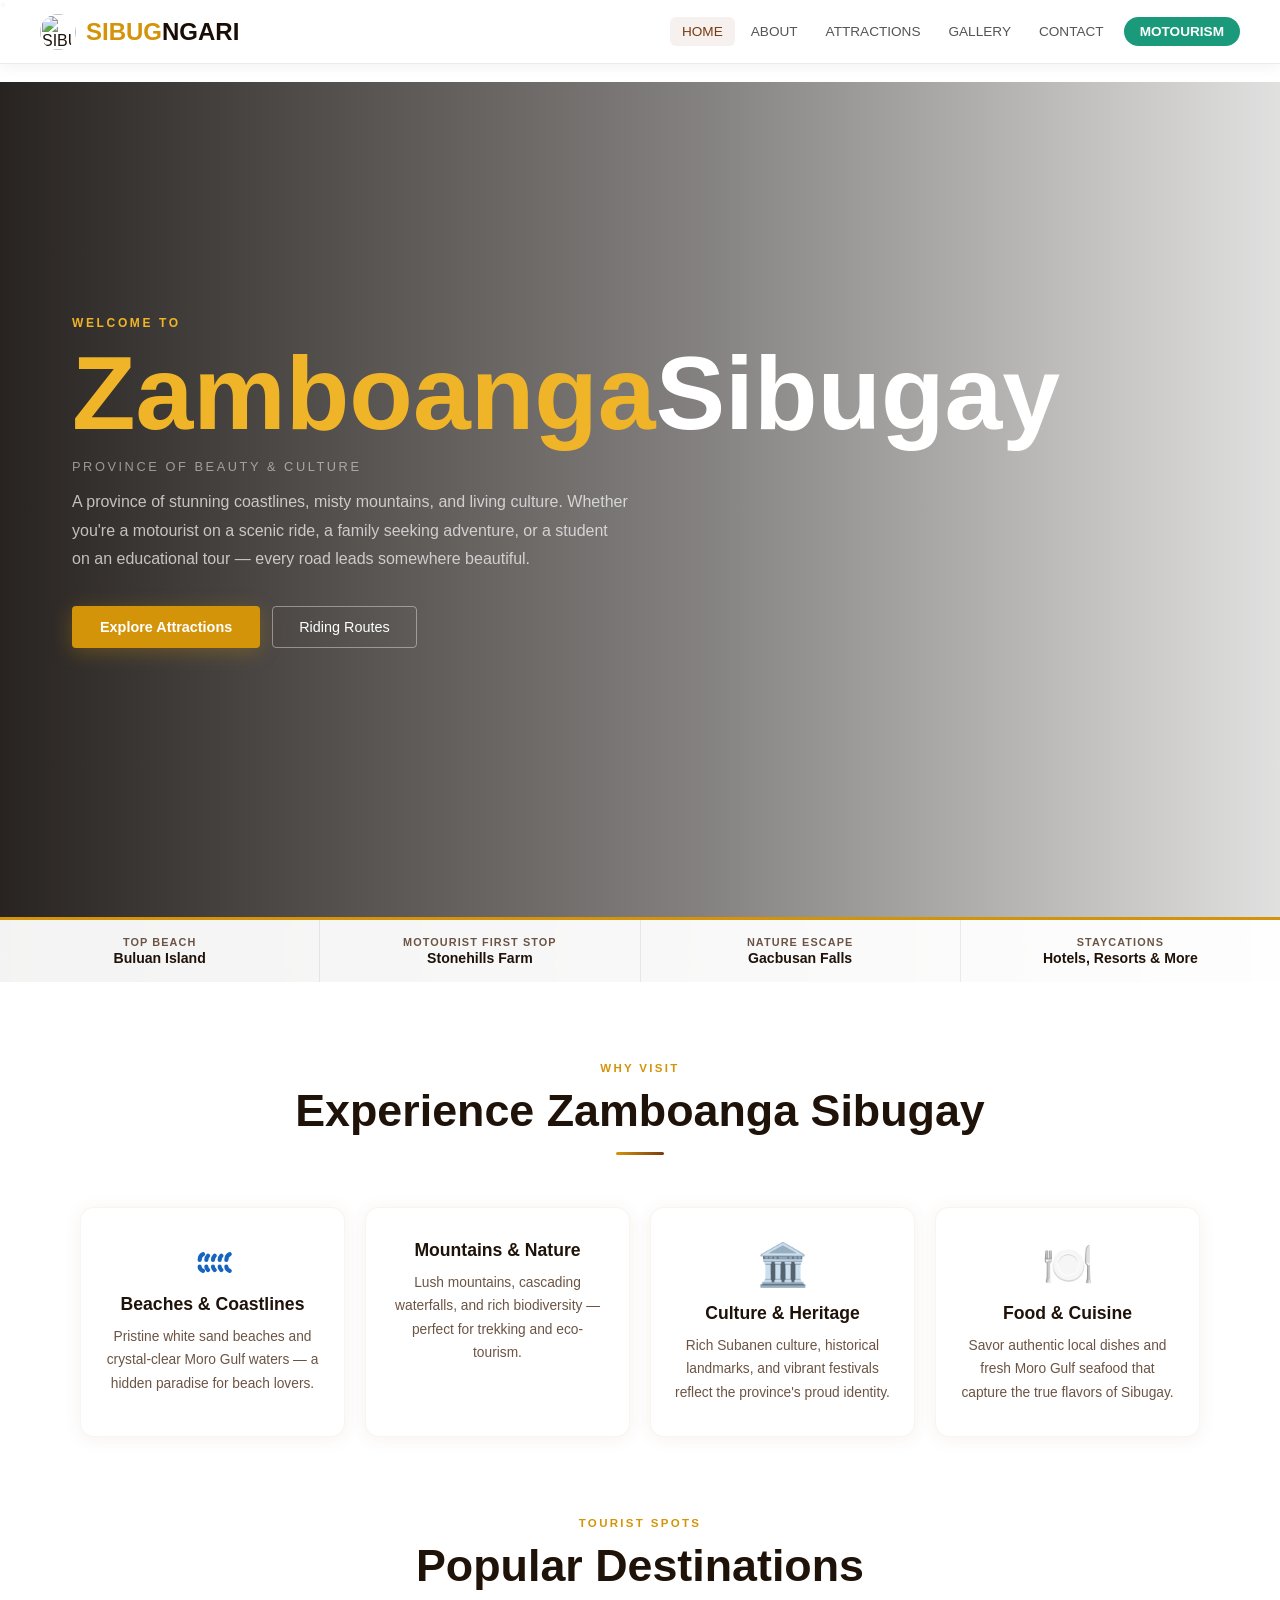
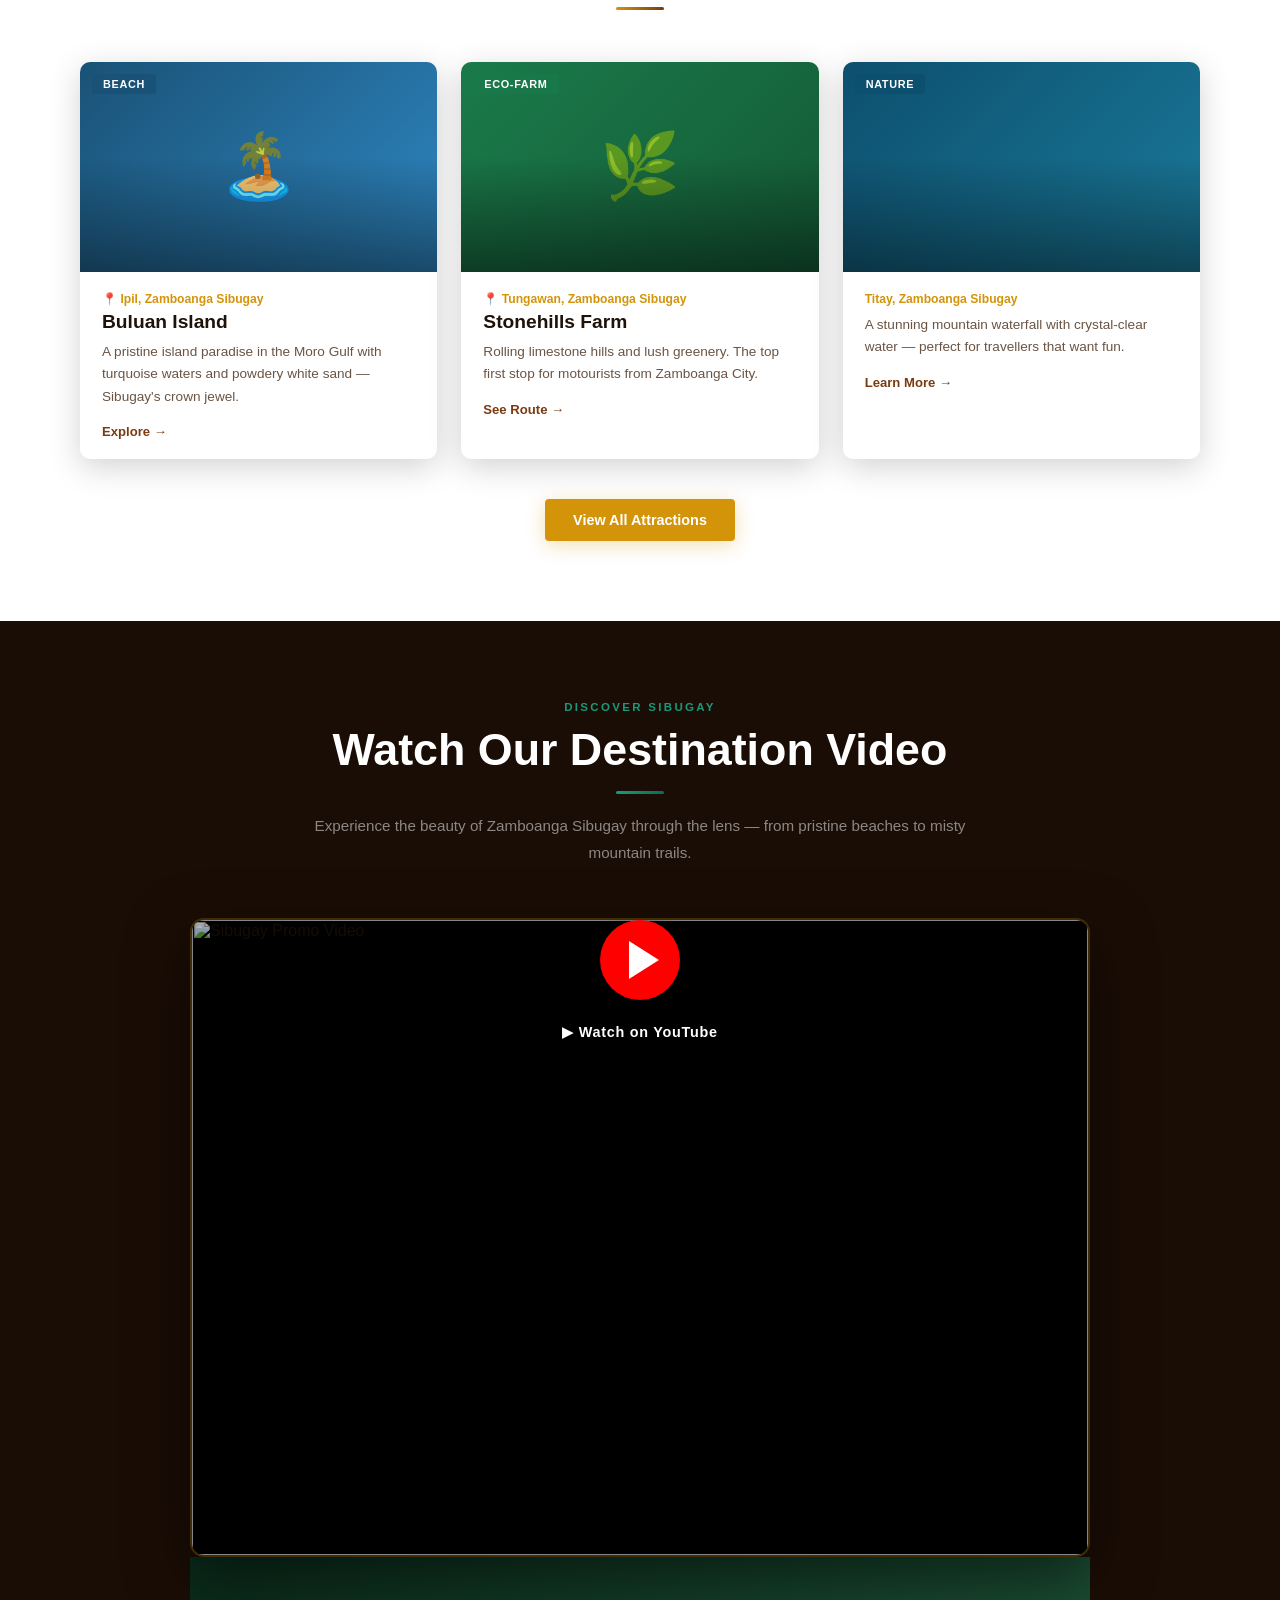
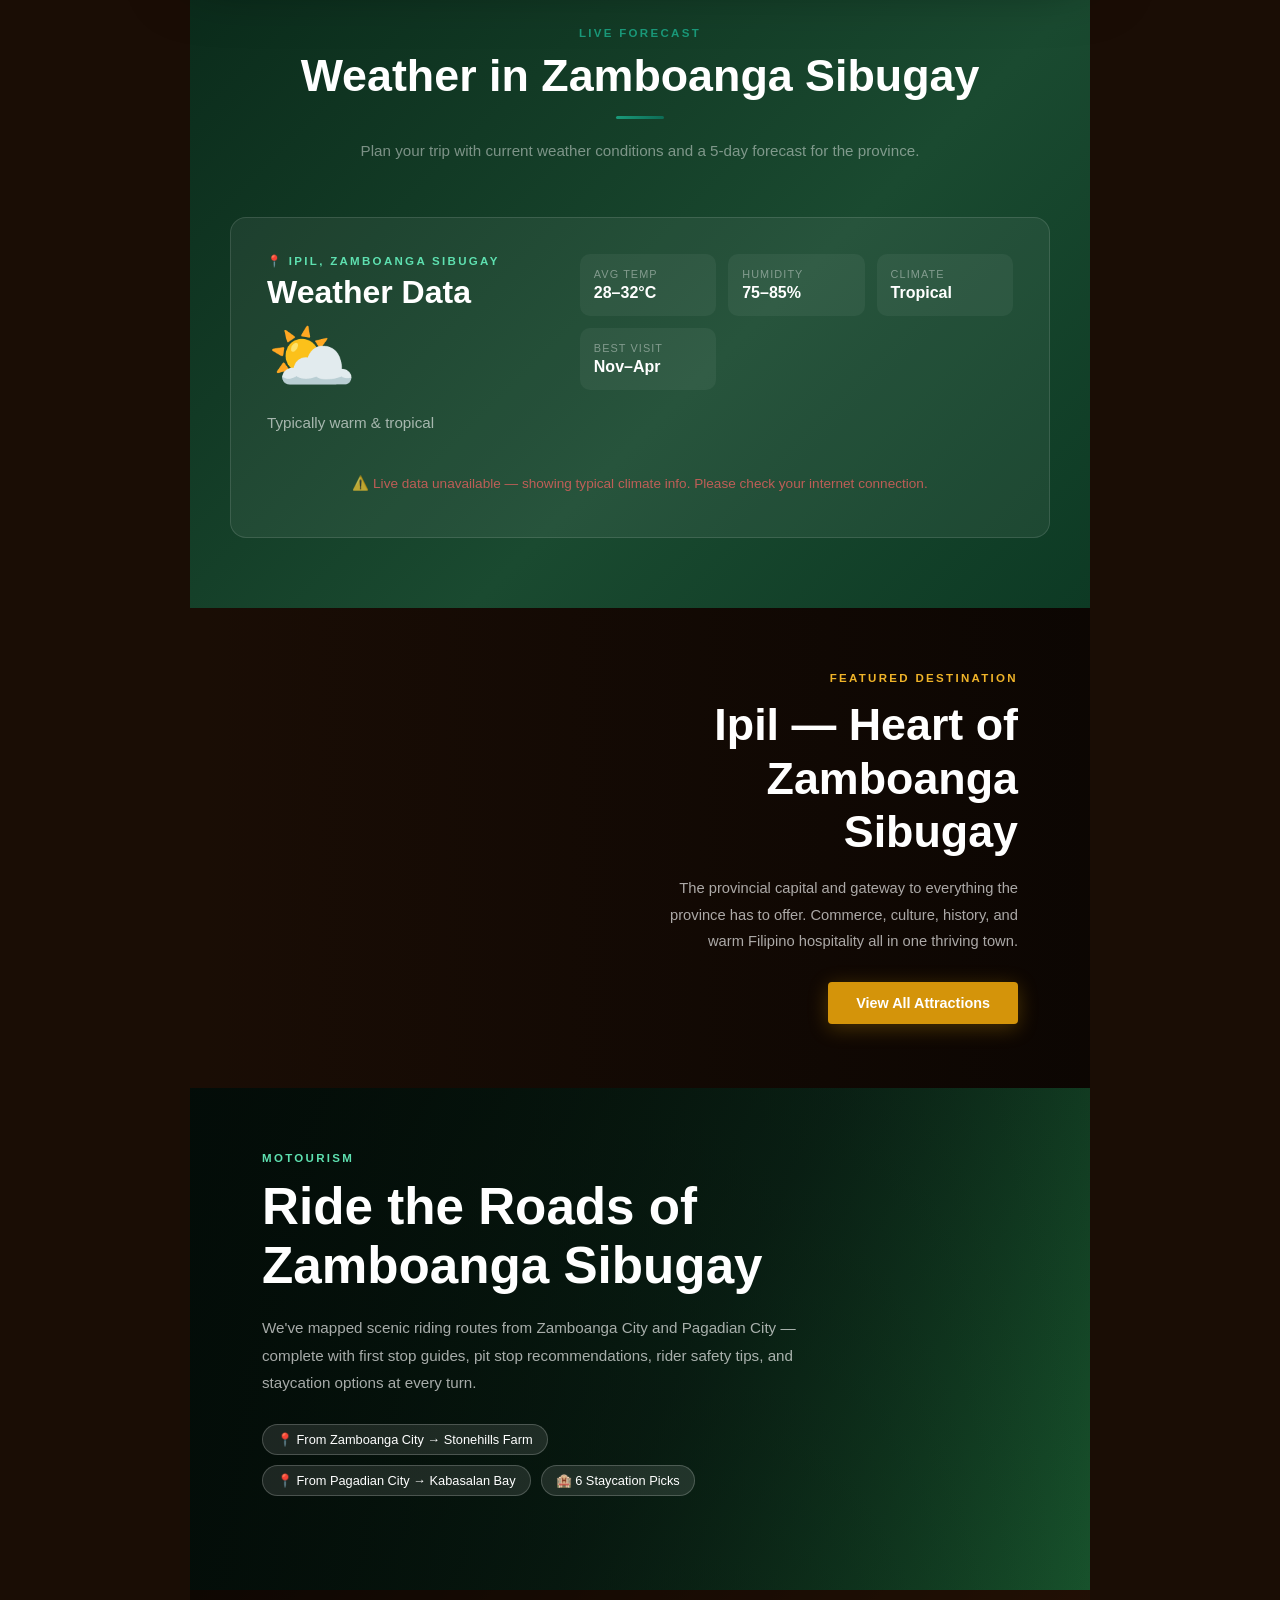
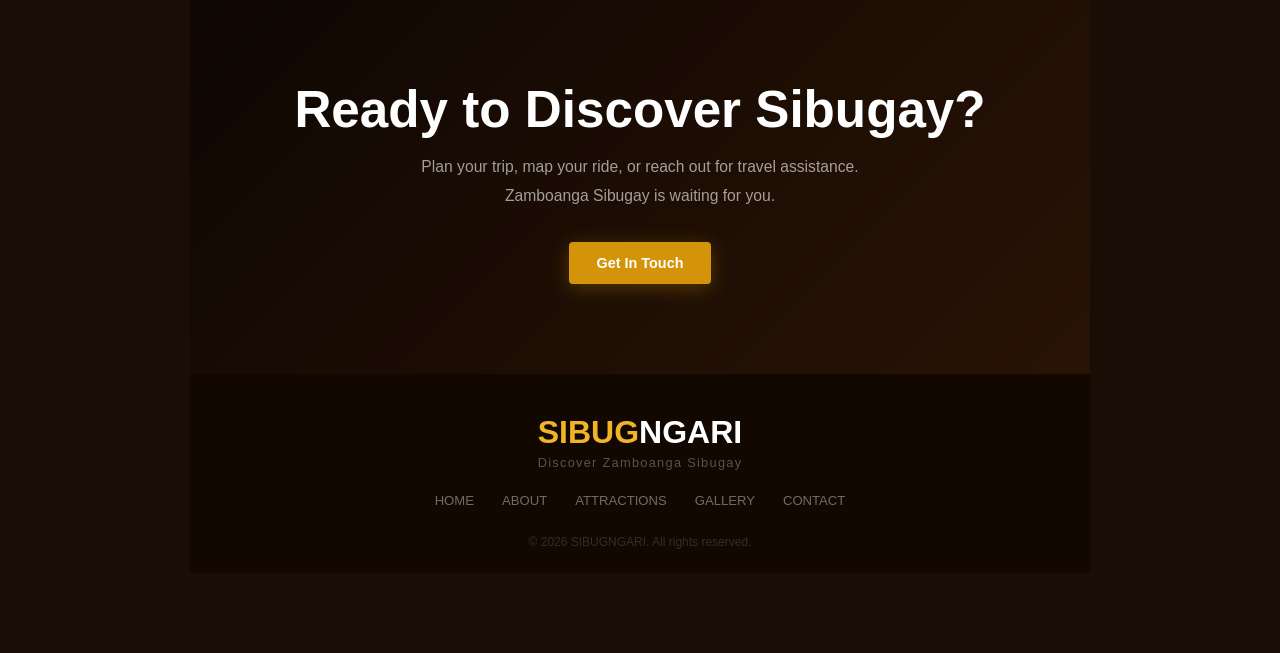
==== index.html @ c3e3c344 "update index.html" ====
*<!DOCTYPE html>
<html lang="en">

<head>
  <meta name="viewport" content="width=device-width, initial-scale=1.0" />
  <meta charset="UTF-8" />
  <title>SIBUGNGARI - Discover Zamboanga Sibugay</title>
  <link rel="icon" type="image/png" href="Images/LOGO.png" />
  <style>
    :root {
      --brown: #7a3b10;
      --gold: #d4940a;
      --gold-lt: #f0b429;
      --dark: #1a0d05;
      --cream: #f9f5f0;
      --gray: #f2ede8;
      --text: #1e1209;
      --soft: #6b5444;
      --teal: #1a9a7a;
      --teal-lt: #22b890;
      --nav-h: 64px;
    }

    *,
    *::before,
    *::after {
      box-sizing: border-box;
      margin: 0;
      padding: 0;
    }

    html {
      scroll-behavior: smooth;
      font-size: 16px;
    }

    body {
      font-family: sans-serif;
      background: #fff;
      color: var(--text);
      overflow-x: hidden;
    }

    a {
      text-decoration: none;
    }

    img {
      max-width: 100%;
      display: block;
    }

    /* ══ NAVBAR ══ */
    .navbar {
      position: fixed;
      top: 0;
      left: 0;
      right: 0;
      z-index: 999;
      height: var(--nav-h);
      display: flex;
      align-items: center;
      justify-content: space-between;
      padding: 0 clamp(16px, 4vw, 40px);
      background: rgba(255, 255, 255, 0.97);
      border-bottom: 1px solid rgba(0, 0, 0, 0.08);
      box-shadow: 0 2px 14px rgba(0, 0, 0, 0.06);
    }

    .nav-logo {
      display: flex;
      align-items: center;
      gap: 10px;
      flex-shrink: 0;
    }

    .nav-logo img {
      height: 36px;
      width: 36px;
      object-fit: contain;
      border-radius: 50%;
    }

    .nav-brand {
      font-family: sans-serif;
      font-size: clamp(1.1rem, 3vw, 1.5rem);
      font-weight: 700;
      white-space: nowrap;
    }

    .nav-brand .s {
      color: var(--gold);
    }

    .nav-brand .n {
      color: var(--dark);
    }

    /* Desktop nav links */
    .nav-links {
      display: flex;
      align-items: center;
      gap: 4px;
    }

    .nav-links a {
      font-size: clamp(0.75rem, 1.2vw, 0.85rem);
      font-weight: 500;
      color: #555;
      padding: 7px 12px;
      border-radius: 6px;
      transition: all .18s;
      white-space: nowrap;
    }

    .nav-links a:hover,
    .nav-links a.active {
      color: var(--brown);
      background: rgba(122, 59, 16, 0.07);
    }

    .nav-links a.moto-anchor {
      background: var(--teal);
      color: #fff;
      border-radius: 20px;
      font-weight: 600;
      padding: 7px 16px;
      margin-left: 4px;
    }

    .nav-links a.moto-anchor:hover {
      background: var(--teal-lt);
      color: #fff;
    }

    /* Hamburger button */
    .hamburger {
      display: none;
      flex-direction: column;
      justify-content: center;
      align-items: center;
      width: 40px;
      height: 40px;
      gap: 5px;
      cursor: pointer;
      background: none;
      border: none;
      padding: 6px;
      border-radius: 6px;
      transition: background .18s;
    }

    .hamburger:hover {
      background: var(--gray);
    }

    .hamburger span {
      display: block;
      width: 22px;
      height: 2px;
      background: var(--text);
      border-radius: 2px;
      transition: transform .3s, opacity .3s;
      transform-origin: center;
    }

    .hamburger.open span:nth-child(1) {
      transform: translateY(7px) rotate(45deg);
    }

    .hamburger.open span:nth-child(2) {
      opacity: 0;
    }

    .hamburger.open span:nth-child(3) {
      transform: translateY(-7px) rotate(-45deg);
    }

    /* Mobile nav drawer */
    .mobile-nav {
      display: none;
      position: fixed;
      top: var(--nav-h);
      left: 0;
      right: 0;
      z-index: 998;
      background: rgba(255, 255, 255, 0.98);
      backdrop-filter: blur(12px);
      border-bottom: 1px solid rgba(0, 0, 0, 0.08);
      box-shadow: 0 8px 24px rgba(0, 0, 0, 0.12);
      flex-direction: column;
      padding: 16px;
      gap: 4px;
      transform: translateY(-10px);
      opacity: 0;
      transition: transform .25s, opacity .25s;
    }

    .mobile-nav.open {
      display: flex;
      transform: translateY(0);
      opacity: 1;
    }

    .mobile-nav a {
      font-size: 0.95rem;
      font-weight: 500;
      color: var(--text);
      padding: 12px 16px;
      border-radius: 8px;
      transition: background .18s;
    }

    .mobile-nav a:hover,
    .mobile-nav a.active {
      background: var(--gray);
      color: var(--brown);
    }

    .mobile-nav a.moto-anchor {
      background: var(--teal);
      color: #fff;
      border-radius: 8px;
      font-weight: 600;
      margin-top: 6px;
      text-align: center;
    }

    .mobile-nav a.moto-anchor:hover {
      background: var(--teal-lt);
    }

    /* ══ HERO ══ */
    .hero {
      position: relative;
      min-height: 100svh;
      min-height: 100vh;
      display: flex;
      align-items: center;
      justify-content: flex-start;
      margin-top: var(--nav-h);
      background: url('Images/Background.jpg') center center / cover no-repeat;
    }

    .hero-fb {
      position: absolute;
      inset: 0;
      background: url('Images/Background.jpg') center center / cover no-repeat;
      z-index: 0;
    }

    .hero-ov {
      position: absolute;
      inset: 0;
      z-index: 1;
      background: linear-gradient(to right, rgba(10, 5, 2, .88) 0%, rgba(10, 5, 2, .5) 55%, rgba(10, 5, 2, .12) 100%);
    }

    .hero-content {
      position: relative;
      z-index: 2;
      padding: 40px clamp(20px, 6vw, 72px);
      max-width: min(700px, 90vw);
      padding-bottom: 140px;
      /* room for strip */
    }

    .hero-eyebrow {
      font-size: clamp(0.65rem, 1.5vw, 0.75rem);
      letter-spacing: .22em;
      text-transform: uppercase;
      color: var(--gold-lt);
      font-weight: 600;
      margin-bottom: 14px;
      opacity: 0;
      animation: fadeUp .6s .2s forwards;
    }

    .hero-title {
      font-family: sans-serif;
      font-size: clamp(2.7rem, 10vw, 6.5rem);
      font-weight: 700;
      line-height: .95;
      margin-bottom: 16px;
      opacity: 0;
      animation: fadeUp .6s .35s forwards;
    }

    .hero-title .s {
      color: var(--gold-lt);
    }

    .hero-title .n {
      color: #fff;
    }

    .hero-sub {
      font-size: clamp(0.65rem, 1.4vw, 0.8rem);
      letter-spacing: .2em;
      text-transform: uppercase;
      color: rgba(255, 255, 255, .5);
      margin-bottom: 14px;
      opacity: 0;
      animation: fadeUp .6s .5s forwards;
    }

    .hero-desc {
      font-size: clamp(0.85rem, 1.6vw, 1rem);
      line-height: 1.8;
      color: rgba(255, 255, 255, .7);
      font-weight: 300;
      margin-bottom: 32px;
      opacity: 0;
      animation: fadeUp .6s .65s forwards;
    }

    .hero-btns {
      display: flex;
      gap: 12px;
      flex-wrap: wrap;
      opacity: 0;
      animation: fadeUp .6s .8s forwards;
    }

    @keyframes fadeUp {
      from {
        opacity: 0;
        transform: translateY(20px);
      }

      to {
        opacity: 1;
        transform: translateY(0);
      }
    }

    /* Hero bottom info strip */
    .hero-strip {
      position: absolute;
      bottom: 0;
      left: 0;
      right: 0;
      z-index: 3;
      background: rgba(255, 255, 255, .95);
      backdrop-filter: blur(12px);
      display: flex;
      border-top: 3px solid var(--gold);
      overflow-x: auto;
      scrollbar-width: none;
    }

    .hero-strip::-webkit-scrollbar {
      display: none;
    }

    .strip-item {
      flex: 1;
      min-width: 140px;
      padding: clamp(10px, 2vw, 16px) clamp(14px, 2.5vw, 24px);
      border-right: 1px solid rgba(0, 0, 0, .07);
      display: flex;
      flex-direction: column;
      align-items: center;
      justify-content: center;
      text-align: center;
      cursor: pointer;
      transition: background .18s;
    }

    .strip-item:hover {
      background: var(--cream);
    }

    .strip-item:last-child {
      border-right: none;
    }

    .strip-icon {
      font-size: clamp(1.3rem, 2.5vw, 1.7rem);
      flex-shrink: 0;
    }

    .strip-lbl {
      font-size: clamp(0.58rem, 1vw, 0.68rem);
      text-transform: uppercase;
      letter-spacing: .1em;
      color: var(--soft);
      font-weight: 600;
    }

    .strip-val {
      font-size: clamp(0.75rem, 1.3vw, 0.88rem);
      font-weight: 700;
      color: var(--text);
      margin-top: 2px;
    }

    /* ══ BUTTONS ══ */
    .btn-gold {
      display: inline-block;
      background: var(--gold);
      color: #fff;
      font-weight: 600;
      font-size: clamp(0.8rem, 1.5vw, 0.9rem);
      padding: clamp(10px, 2vw, 13px) clamp(18px, 3vw, 28px);
      border-radius: 4px;
      transition: all .2s;
      box-shadow: 0 4px 20px rgba(212, 148, 10, .3);
    }

    .btn-gold:hover {
      background: var(--gold-lt);
      color: var(--dark);
      transform: translateY(-2px);
    }

    .btn-ghost {
      display: inline-block;
      background: transparent;
      color: #fff;
      font-weight: 500;
      font-size: clamp(0.8rem, 1.5vw, 0.9rem);
      padding: clamp(9px, 2vw, 12px) clamp(16px, 3vw, 26px);
      border-radius: 4px;
      border: 1.5px solid rgba(255, 255, 255, .4);
      transition: all .2s;
    }

    .btn-ghost:hover {
      border-color: var(--gold-lt);
      color: var(--gold-lt);
    }

    .btn-teal {
      display: inline-block;
      background: var(--teal);
      color: #fff;
      font-weight: 600;
      font-size: clamp(0.8rem, 1.5vw, 0.9rem);
      padding: clamp(10px, 2vw, 13px) clamp(18px, 3vw, 28px);
      border-radius: 4px;
      transition: all .2s;
    }

    .btn-teal:hover {
      background: var(--teal-lt);
      transform: translateY(-2px);
    }

    .btn-dark {
      display: inline-block;
      background: var(--dark);
      color: #fff;
      font-weight: 600;
      font-size: clamp(0.8rem, 1.4vw, 0.88rem);
      padding: clamp(9px, 2vw, 11px) clamp(16px, 2.5vw, 24px);
      border-radius: 4px;
      transition: all .2s;
    }

    .btn-dark:hover {
      background: var(--brown);
    }

    /* ══ SECTION SHELLS ══ */
    .sec {
      padding: clamp(48px, 8vw, 80px) clamp(16px, 5vw, 40px);
      max-width: 1200px;
      margin: 0 auto;
    }

    .sec-full {
      padding: clamp(48px, 8vw, 80px) clamp(16px, 5vw, 40px);
    }

    .sec-hdr {
      text-align: center;
      margin-bottom: clamp(32px, 5vw, 52px);
    }

    .sec-label {
      font-size: clamp(0.65rem, 1.2vw, 0.72rem);
      letter-spacing: .2em;
      text-transform: uppercase;
      color: var(--gold);
      font-weight: 700;
      margin-bottom: 10px;
    }

    .sec-label.tl {
      color: var(--teal);
    }

    .sec-title {
      font-family: sans-serif;
      font-size: clamp(1.7rem, 4vw, 2.8rem);
      font-weight: 700;
      color: var(--text);
      line-height: 1.2;
      margin-bottom: 14px;
    }

    .sec-title.wht {
      color: #fff;
    }

    .sec-line {
      width: 48px;
      height: 3px;
      margin: 0 auto;
      background: linear-gradient(to right, var(--gold), var(--brown));
      border-radius: 2px;
    }

    .sec-line.tl {
      background: linear-gradient(to right, var(--teal), #0d6b55);
    }

    .sec-desc {
      text-align: center;
      color: var(--soft);
      font-size: clamp(0.85rem, 1.5vw, 0.95rem);
      max-width: 660px;
      margin: 18px auto 0;
      line-height: 1.8;
    }

    /* ══ WHY VISIT ══ */
    .highlights-grid {
      display: grid;
      grid-template-columns: repeat(auto-fit, minmax(200px, 1fr));
      gap: 20px;
    }

    .hl-card {
      background: #fff;
      border-radius: 14px;
      padding: clamp(20px, 3vw, 32px) clamp(16px, 2.5vw, 24px);
      text-align: center;
      box-shadow: 0 2px 18px rgba(139, 69, 19, .07);
      border: 1px solid rgba(139, 69, 19, .06);
      transition: transform .25s, box-shadow .25s;
    }

    .hl-card:hover {
      transform: translateY(-5px);
      box-shadow: 0 10px 32px rgba(139, 69, 19, .12);
    }

    .hl-icon {
      font-size: clamp(1.8rem, 3.5vw, 2.6rem);
      margin-bottom: 14px;
    }

    .hl-title {
      font-family: sans-serif;
      font-size: clamp(1rem, 1.8vw, 1.1rem);
      font-weight: 700;
      color: var(--text);
      margin-bottom: 10px;
    }

    .hl-desc {
      font-size: clamp(0.78rem, 1.3vw, 0.86rem);
      color: var(--soft);
      line-height: 1.7;
    }

    /* ══ SPOTS GRID ══ */
    .spots-grid {
      display: grid;
      grid-template-columns: repeat(auto-fit, minmax(280px, 1fr));
      gap: 24px;
    }

    .spot-card {
      border-radius: 10px;
      overflow: hidden;
      box-shadow: 0 8px 32px rgba(0, 0, 0, .18);
      background: #fff;
      transition: transform .25s, box-shadow .25s;
    }

    .spot-card:hover {
      transform: translateY(-6px);
      box-shadow: 0 16px 48px rgba(0, 0, 0, .24);
    }

    .spot-img {
      height: clamp(160px, 22vw, 210px);
      position: relative;
      overflow: hidden;
      display: flex;
      align-items: center;
      justify-content: center;
      font-size: 4rem;
    }

    .spot-img img {
      position: absolute;
      inset: 0;
      width: 100%;
      height: 100%;
      object-fit: cover;
    }

    .spot-img-ov {
      position: absolute;
      inset: 0;
      background: linear-gradient(to top, rgba(0, 0, 0, .45) 0%, transparent 55%);
    }

    .spot-tag {
      position: absolute;
      top: 12px;
      left: 12px;
      z-index: 2;
      font-size: 0.68rem;
      font-weight: 700;
      letter-spacing: .06em;
      text-transform: uppercase;
      padding: 4px 11px;
      border-radius: 3px;
      color: #fff;
    }

    .spot-body {
      padding: clamp(14px, 2.5vw, 20px) clamp(16px, 3vw, 22px);
    }

    .spot-loc {
      font-size: clamp(0.7rem, 1.2vw, 0.76rem);
      color: var(--gold);
      font-weight: 600;
      margin-bottom: 5px;
    }

    .spot-name {
      font-family: sans-serif;
      font-size: clamp(1rem, 2vw, 1.2rem);
      font-weight: 700;
      color: var(--text);
      margin-bottom: 8px;
    }

    .spot-desc {
      font-size: clamp(0.78rem, 1.3vw, 0.85rem);
      color: var(--soft);
      line-height: 1.65;
      margin-bottom: 16px;
    }

    .spot-link {
      font-size: 0.82rem;
      font-weight: 700;
      color: var(--brown);
      display: inline-flex;
      align-items: center;
      gap: 4px;
      transition: gap .18s, color .18s;
    }

    .spot-link:hover {
      gap: 8px;
      color: var(--gold);
    }

    /* ══ VIDEO SECTION ══ */
    .video-section {
      background: var(--dark);
      padding: clamp(48px, 8vw, 80px) clamp(16px, 5vw, 40px);
    }

    .video-wrapper {
      max-width: 900px;
      margin: 0 auto;
    }

    .video-embed-container {
      position: relative;
      width: 100%;
      padding-bottom: 56.25%;
      border-radius: 14px;
      overflow: hidden;
      box-shadow: 0 20px 60px rgba(0, 0, 0, .5);
      border: 2px solid rgba(212, 148, 10, .3);
    }

    .video-embed-container iframe {
      position: absolute;
      inset: 0;
      width: 100%;
      height: 100%;
      border: none;
    }

    .video-caption {
      text-align: center;
      margin-top: 20px;
      color: rgba(255, 255, 255, .4);
      font-size: 0.82rem;
      letter-spacing: .05em;
    }

    /* ══ WEATHER WIDGET ══ */
    .weather-section {
      background: linear-gradient(135deg, #0a2a1a 0%, #1a4a30 60%, #0d3a24 100%);
      padding: clamp(40px, 7vw, 70px) clamp(16px, 5vw, 40px);
    }

    .weather-wrapper {
      max-width: 900px;
      margin: 0 auto;
    }

    .weather-widget-box {
      background: rgba(255, 255, 255, .06);
      border: 1px solid rgba(255, 255, 255, .12);
      border-radius: 16px;
      padding: clamp(20px, 4vw, 36px);
      display: flex;
      flex-wrap: wrap;
      gap: 24px;
      align-items: stretch;
    }

    .weather-main {
      flex: 1;
      min-width: 220px;
      display: flex;
      flex-direction: column;
      justify-content: center;
    }

    .weather-city {
      font-size: clamp(0.65rem, 1.2vw, 0.72rem);
      letter-spacing: .2em;
      text-transform: uppercase;
      color: #5ee0b0;
      font-weight: 700;
      margin-bottom: 6px;
    }

    .weather-location-name {
      font-family: sans-serif;
      font-size: clamp(1.4rem, 3vw, 2rem);
      font-weight: 700;
      color: #fff;
      margin-bottom: 4px;
    }

    .weather-temp-row {
      display: flex;
      align-items: center;
      gap: 14px;
      margin-top: 10px;
    }

    .weather-temp {
      font-family: sans-serif;
      font-size: clamp(3rem, 8vw, 5rem);
      font-weight: 700;
      color: var(--gold-lt);
      line-height: 1;
    }

    .weather-temp-unit {
      font-size: 1.5rem;
      color: rgba(255, 255, 255, .5);
      align-self: flex-start;
      margin-top: 8px;
    }

    .weather-condition {
      color: rgba(255, 255, 255, .6);
      font-size: clamp(0.85rem, 1.5vw, 0.95rem);
      margin-top: 8px;
    }

    .weather-icon-big {
      font-size: clamp(3rem, 7vw, 4.5rem);
      margin-bottom: 6px;
    }

    .weather-details {
      flex: 1.5;
      min-width: 240px;
      display: grid;
      grid-template-columns: repeat(auto-fit, minmax(110px, 1fr));
      gap: 12px;
      align-content: start;
    }

    .weather-detail-item {
      background: rgba(255, 255, 255, .05);
      border-radius: 10px;
      padding: 14px;
      display: flex;
      flex-direction: column;
      gap: 4px;
    }

    .wd-label {
      font-size: 0.68rem;
      text-transform: uppercase;
      letter-spacing: .1em;
      color: rgba(255, 255, 255, .4);
    }

    .wd-value {
      font-size: clamp(0.9rem, 1.6vw, 1rem);
      font-weight: 700;
      color: #fff;
    }

    .weather-forecast {
      flex: 2;
      min-width: 300px;
      display: flex;
      gap: 10px;
      flex-wrap: wrap;
      align-items: flex-start;
    }

    .forecast-day {
      flex: 1;
      min-width: 60px;
      background: rgba(255, 255, 255, .04);
      border: 1px solid rgba(255, 255, 255, .08);
      border-radius: 10px;
      padding: 12px 8px;
      text-align: center;
      transition: background .2s;
    }

    .forecast-day:hover {
      background: rgba(255, 255, 255, .09);
    }

    .fd-day {
      font-size: 0.68rem;
      font-weight: 700;
      text-transform: uppercase;
      letter-spacing: .06em;
      color: rgba(255, 255, 255, .4);
      margin-bottom: 8px;
    }

    .fd-icon {
      font-size: 1.4rem;
      margin-bottom: 6px;
    }

    .fd-hi {
      font-size: 0.88rem;
      font-weight: 700;
      color: #fff;
    }

    .fd-lo {
      font-size: 0.75rem;
      color: rgba(255, 255, 255, .4);
    }

    .weather-loading {
      color: rgba(255, 255, 255, .5);
      font-size: 0.9rem;
      text-align: center;
      padding: 20px;
    }

    .weather-error {
      color: rgba(255, 100, 100, .7);
      font-size: 0.85rem;
      text-align: center;
      padding: 10px;
    }

    .weather-last-updated {
      color: rgba(255, 255, 255, .25);
      font-size: 0.7rem;
      text-align: right;
      margin-top: 12px;
      width: 100%;
    }

    /* ══ IPIL BAND ══ */
    .ipil-band {
      position: relative;
      min-height: clamp(280px, 40vw, 400px);
      display: flex;
      align-items: center;
      justify-content: flex-end;
    }

    .ipil-fb {
      position: absolute;
      inset: 0;
      background: url('Images/Rotunda.jpg') center center / cover no-repeat;
    }

    .ipil-ov {
      position: absolute;
      inset: 0;
      background: linear-gradient(to left, rgba(10, 5, 2, .88) 0%, rgba(10, 5, 2, .4) 55%, transparent 100%);
    }

    .ipil-cnt {
      position: relative;
      z-index: 2;
      padding: clamp(32px, 6vw, 64px) clamp(20px, 6vw, 72px);
      max-width: min(520px, 90vw);
      text-align: right;
    }

    .ipil-lbl {
      font-size: 0.72rem;
      letter-spacing: .2em;
      text-transform: uppercase;
      color: var(--gold-lt);
      font-weight: 700;
      margin-bottom: 14px;
    }

    .ipil-title {
      font-family: sans-serif;
      font-size: clamp(1.5rem, 3.5vw, 3rem);
      font-weight: 700;
      color: #fff;
      line-height: 1.2;
      margin-bottom: 16px;
    }

    .ipil-desc {
      color: rgba(255, 255, 255, .65);
      font-size: clamp(0.82rem, 1.5vw, 0.92rem);
      line-height: 1.8;
      margin-bottom: 28px;
    }

    /* ══ MOTOURISM INTRO BAND ══ */
    .moto-intro-band {
      position: relative;
      min-height: clamp(300px, 45vw, 420px);
      display: flex;
      align-items: center;
    }

    .moto-ib-fb {
      position: absolute;
      inset: 0;
      background: linear-gradient(120deg, #051008, #0d2a1a 55%, #1a5a30);
    }

    .moto-ib-ov {
      position: absolute;
      inset: 0;
      background: linear-gradient(to right, rgba(3, 12, 8, .92) 0%, rgba(3, 12, 8, .5) 55%, rgba(3, 12, 8, .1) 100%);
    }

    .moto-ib-cnt {
      position: relative;
      z-index: 2;
      padding: clamp(32px, 6vw, 64px) clamp(20px, 6vw, 72px);
      max-width: min(680px, 90vw);
    }

    .moto-ib-lbl {
      font-size: 0.72rem;
      letter-spacing: .2em;
      text-transform: uppercase;
      color: #5ee0b0;
      font-weight: 700;
      margin-bottom: 14px;
    }

    .moto-ib-title {
      font-family: sans-serif;
      font-size: clamp(1.6rem, 4vw, 3.2rem);
      font-weight: 700;
      color: #fff;
      line-height: 1.15;
      margin-bottom: 18px;
    }

    .moto-ib-desc {
      color: rgba(255, 255, 255, .65);
      font-size: clamp(0.85rem, 1.5vw, 0.95rem);
      line-height: 1.8;
      margin-bottom: 28px;
    }

    .moto-pills {
      display: flex;
      flex-wrap: wrap;
      gap: 10px;
      margin-bottom: 30px;
    }

    .mpill {
      background: rgba(255, 255, 255, .1);
      border: 1px solid rgba(255, 255, 255, .2);
      color: #fff;
      font-size: clamp(0.72rem, 1.3vw, 0.8rem);
      font-weight: 500;
      padding: 7px 14px;
      border-radius: 30px;
    }

    /* ══ MOTOURISM ROUTES SECTION ══ */
    .bg-gray {
      background: var(--gray);
    }

    .route-tabs {
      display: flex;
      justify-content: center;
      gap: 14px;
      margin-bottom: 48px;
      flex-wrap: wrap;
    }

    .rtab {
      padding: 12px 28px;
      border-radius: 6px;
      border: 2px solid #ccc;
      background: #fff;
      color: var(--soft);
      font-size: clamp(0.8rem, 1.4vw, 0.88rem);
      font-weight: 600;
      cursor: pointer;
      transition: all .2s;
      font-family: sans-serif;
    }

    .rtab:hover {
      border-color: var(--teal);
      color: var(--teal);
    }

    .rtab.active {
      background: var(--teal);
      color: #fff;
      border-color: var(--teal);
    }

    .route-panel {
      display: none;
    }

    .route-panel.active {
      display: block;
    }

    .route-head {
      background: linear-gradient(135deg, #0a2018 0%, #1a4a30 60%, #2a7a50 100%);
      border-radius: 14px;
      padding: clamp(20px, 4vw, 32px) clamp(16px, 4vw, 40px);
      display: flex;
      align-items: center;
      justify-content: space-between;
      flex-wrap: wrap;
      gap: 20px;
      margin-bottom: 36px;
      box-shadow: 0 8px 32px rgba(10, 32, 24, .2);
    }

    .rh-from {
      font-size: 0.72rem;
      letter-spacing: .15em;
      text-transform: uppercase;
      color: #5ee0b0;
      font-weight: 700;
      margin-bottom: 6px;
    }

    .rh-title {
      font-family: sans-serif;
      font-size: clamp(1.3rem, 3vw, 1.8rem);
      font-weight: 700;
      color: #fff;
      margin-bottom: 4px;
    }

    .rh-sub {
      color: rgba(255, 255, 255, .5);
      font-size: clamp(0.78rem, 1.4vw, 0.88rem);
    }

    .rh-stats {
      display: flex;
      gap: 20px;
      flex-wrap: wrap;
    }

    .rh-stat-val {
      font-family: sans-serif;
      font-size: clamp(1.3rem, 3vw, 1.8rem);
      font-weight: 700;
      color: var(--gold-lt);
      line-height: 1;
    }

    .rh-stat-lbl {
      font-size: 0.7rem;
      color: rgba(255, 255, 255, .4);
      text-transform: uppercase;
      letter-spacing: .08em;
      margin-top: 3px;
    }

    /* Stops */
    .stops-list {
      position: relative;
      padding-left: 24px;
    }

    .stops-list::before {
      content: '';
      position: absolute;
      left: 20px;
      top: 22px;
      bottom: 22px;
      width: 2px;
      background: linear-gradient(to bottom, var(--teal), rgba(26, 154, 122, .1));
    }

    .stop-item {
      display: flex;
      gap: 22px;
      margin-bottom: 24px;
      position: relative;
    }

    .stop-dot-col {
      flex-shrink: 0;
      width: 42px;
      height: 42px;
      position: relative;
      z-index: 2;
      margin-left: -3px;
    }

    .stop-dot {
      width: 42px;
      height: 42px;
      border-radius: 50%;
      background: var(--teal);
      color: #fff;
      font-weight: 800;
      font-size: 0.92rem;
      display: flex;
      align-items: center;
      justify-content: center;
      box-shadow: 0 3px 10px rgba(26, 154, 122, .35);
      border: 3px solid #fff;
    }

    .stop-dot.first {
      background: linear-gradient(135deg, var(--gold), var(--gold-lt));
      color: var(--dark);
      box-shadow: 0 3px 10px rgba(212, 148, 10, .4);
    }

    .stop-card {
      flex: 1;
      background: #fff;
      border-radius: 10px;
      padding: clamp(14px, 2.5vw, 20px) clamp(14px, 3vw, 22px);
      box-shadow: 0 3px 14px rgba(0, 0, 0, .07);
      border-left: 4px solid var(--teal);
      transition: border-color .2s, box-shadow .2s;
    }

    .stop-card:hover {
      border-left-color: var(--gold);
      box-shadow: 0 6px 22px rgba(0, 0, 0, .11);
    }

    .stop-card.gold-stop {
      border-left-color: var(--gold);
      background: linear-gradient(135deg, #fffbf0, #fff8e0);
    }

    .stop-badge {
      display: inline-block;
      font-size: 0.68rem;
      font-weight: 700;
      text-transform: uppercase;
      letter-spacing: .06em;
      padding: 3px 10px;
      border-radius: 3px;
      margin-bottom: 7px;
      color: #fff;
    }

    .sb-first {
      background: var(--gold);
    }

    .sb-nature {
      background: #2e7d32;
    }

    .sb-heritage {
      background: #6d3a00;
    }

    .sb-culture {
      background: #6a1b9a;
    }

    .sb-beach {
      background: #1565c0;
    }

    .sb-ecofarm {
      background: #388e3c;
    }

    .sb-end {
      background: #37474f;
    }

    .stop-name {
      font-family: sans-serif;
      font-size: clamp(1rem, 2vw, 1.2rem);
      font-weight: 700;
      color: var(--text);
      margin-bottom: 4px;
    }

    .stop-loc {
      font-size: 0.76rem;
      color: var(--gold);
      font-weight: 600;
      margin-bottom: 9px;
    }

    .stop-desc {
      font-size: clamp(0.8rem, 1.4vw, 0.88rem);
      color: var(--soft);
      line-height: 1.7;
      margin-bottom: 10px;
    }

    .stop-tip {
      background: var(--gray);
      border-radius: 6px;
      padding: 9px 13px;
      font-size: clamp(0.74rem, 1.2vw, 0.81rem);
      color: var(--soft);
      line-height: 1.6;
    }

    .stop-tip strong {
      color: var(--brown);
    }

    /* ══ RIDER TIPS ══ */
    .bg-dark {
      background: var(--dark);
    }

    .tips-grid {
      display: grid;
      grid-template-columns: repeat(auto-fit, minmax(240px, 1fr));
      gap: 20px;
      max-width: 1200px;
      margin: 0 auto;
    }

    .tip-card {
      background: rgba(255, 255, 255, .05);
      border: 1px solid rgba(255, 255, 255, .08);
      border-radius: 12px;
      padding: clamp(18px, 3vw, 26px) clamp(16px, 2.5vw, 22px);
      transition: background .2s, border-color .2s;
    }

    .tip-card:hover {
      background: rgba(255, 255, 255, .09);
      border-color: rgba(212, 148, 10, .3);
    }

    .tip-icon {
      font-size: clamp(1.5rem, 3vw, 2rem);
      margin-bottom: 12px;
    }

    .tip-title {
      font-weight: 700;
      color: #fff;
      font-size: clamp(0.88rem, 1.5vw, 0.98rem);
      margin-bottom: 8px;
    }

    .tip-text {
      font-size: clamp(0.78rem, 1.3vw, 0.86rem);
      color: rgba(255, 255, 255, .5);
      line-height: 1.7;
    }

    /* ══ STAYCATIONS ══ */
    .stay-grid {
      display: grid;
      grid-template-columns: repeat(auto-fit, minmax(260px, 1fr));
      gap: 24px;
    }

    .stay-card {
      background: #fff;
      border-radius: 12px;
      overflow: hidden;
      box-shadow: 0 4px 18px rgba(0, 0, 0, .08);
      transition: transform .25s, box-shadow .25s;
    }

    .stay-card:hover {
      transform: translateY(-5px);
      box-shadow: 0 12px 32px rgba(0, 0, 0, .14);
    }

    .stay-img {
      height: clamp(140px, 18vw, 170px);
      position: relative;
      overflow: hidden;
      display: flex;
      align-items: center;
      justify-content: center;
      font-size: 3.5rem;
    }

    .stay-img img {
      position: absolute;
      inset: 0;
      width: 100%;
      height: 100%;
      object-fit: cover;
    }

    .stay-type {
      position: absolute;
      top: 10px;
      left: 10px;
      background: rgba(255, 255, 255, .92);
      color: var(--brown);
      font-size: 0.67rem;
      font-weight: 700;
      text-transform: uppercase;
      letter-spacing: .06em;
      padding: 3px 10px;
      border-radius: 3px;
    }

    .stay-price {
      position: absolute;
      top: 10px;
      right: 10px;
      background: var(--gold);
      color: #fff;
      font-size: 0.67rem;
      font-weight: 700;
      padding: 3px 10px;
      border-radius: 3px;
    }

    .stay-body {
      padding: clamp(12px, 2.5vw, 18px) clamp(14px, 2.5vw, 20px);
    }

    .stay-stars {
      color: var(--gold);
      font-size: 0.82rem;
      margin-bottom: 5px;
    }

    .stay-name {
      font-family: sans-serif;
      font-size: clamp(1rem, 1.8vw, 1.15rem);
      font-weight: 700;
      color: var(--text);
      margin-bottom: 3px;
    }

    .stay-loc {
      font-size: 0.76rem;
      color: var(--soft);
      margin-bottom: 9px;
    }

    .stay-desc {
      font-size: clamp(0.78rem, 1.3vw, 0.84rem);
      color: var(--soft);
      line-height: 1.65;
      margin-bottom: 12px;
    }

    .stay-tags {
      display: flex;
      flex-wrap: wrap;
      gap: 5px;
    }

    .stag {
      background: var(--gray);
      color: var(--brown);
      font-size: 0.72rem;
      font-weight: 600;
      padding: 3px 10px;
      border-radius: 20px;
    }

    /* ══ LOCAL TRAVELLERS ══ */
    .bg-cream {
      background: var(--cream);
    }

    .trav-grid {
      display: grid;
      grid-template-columns: repeat(auto-fit, minmax(280px, 1fr));
      gap: 26px;
    }

    .trav-card {
      background: #fff;
      border-radius: 14px;
      padding: clamp(20px, 3.5vw, 32px) clamp(18px, 3vw, 28px);
      box-shadow: 0 4px 18px rgba(0, 0, 0, .07);
      border-top: 4px solid var(--brown);
    }

    .trav-icon {
      font-size: clamp(1.8rem, 3.5vw, 2.6rem);
      margin-bottom: 14px;
    }

    .trav-title {
      font-family: sans-serif;
      font-size: clamp(1.1rem, 2.5vw, 1.45rem);
      font-weight: 700;
      color: var(--text);
      margin-bottom: 8px;
    }

    .trav-intro {
      font-size: clamp(0.8rem, 1.4vw, 0.88rem);
      color: var(--soft);
      line-height: 1.7;
      margin-bottom: 18px;
    }

    .trav-list {
      list-style: none;
    }

    .trav-list li {
      display: flex;
      align-items: flex-start;
      gap: 11px;
      padding: 10px 0;
      border-bottom: 1px solid var(--gray);
      font-size: clamp(0.8rem, 1.4vw, 0.88rem);
      color: #444;
      line-height: 1.55;
    }

    .trav-list li:last-child {
      border-bottom: none;
    }

    .trav-list li .li-i {
      font-size: 1rem;
      flex-shrink: 0;
      margin-top: 1px;
    }

    /* ══ CTA BAND ══ */
    .cta-band {
      position: relative;
      padding: clamp(56px, 10vw, 90px) clamp(16px, 5vw, 40px);
      text-align: center;
    }

    .cta-fb {
      position: absolute;
      inset: 0;
      background: linear-gradient(135deg, #1a0d05, #7a3b10);
    }

    .cta-ov {
      position: absolute;
      inset: 0;
      background: rgba(10, 5, 2, .72);
    }

    .cta-cnt {
      position: relative;
      z-index: 2;
    }

    .cta-title {
      font-family: sans-serif;
      font-size: clamp(1.8rem, 4vw, 3.2rem);
      font-weight: 700;
      color: #fff;
      margin-bottom: 14px;
    }

    .cta-desc {
      color: rgba(255, 255, 255, .6);
      font-size: clamp(0.85rem, 1.5vw, 0.98rem);
      max-width: 500px;
      margin: 0 auto 32px;
      line-height: 1.8;
    }

    /* ══ FOOTER ══ */
    .footer {
      background: #120800;
      padding: clamp(28px, 5vw, 40px) clamp(16px, 5vw, 40px) 24px;
      text-align: center;
    }

    .footer-brand {
      font-family: sans-serif;
      font-size: clamp(1.5rem, 4vw, 2rem);
      font-weight: 700;
      margin-bottom: 4px;
    }

    .footer-brand .s {
      color: var(--gold-lt);
    }

    .footer-brand .n {
      color: #fff;
    }

    .footer-tag {
      color: rgba(255, 255, 255, .3);
      font-size: clamp(0.7rem, 1.2vw, 0.8rem);
      letter-spacing: .1em;
      margin-bottom: 18px;
    }

    .footer-nav {
      display: flex;
      gap: 4px;
      flex-wrap: wrap;
      justify-content: center;
      margin-bottom: 22px;
    }

    .footer-nav a {
      color: rgba(255, 255, 255, .4);
      font-size: clamp(0.75rem, 1.2vw, 0.82rem);
      padding: 5px 12px;
      border-radius: 4px;
      transition: color .2s;
    }

    .footer-nav a:hover {
      color: #fff;
    }

    .footer-copy {
      color: rgba(255, 255, 255, .15);
      font-size: clamp(0.68rem, 1.1vw, 0.75rem);
    }

    /* ══ RESPONSIVE BREAKPOINTS ══ */
    @media (max-width: 900px) {
      .nav-links {
        display: none;
      }

      .hamburger {
        display: flex;
      }
    }

    @media (max-width: 600px) {
      .hero-strip {
        flex-wrap: wrap;
      }

      .strip-item {
        flex: 0 0 50%;
        border-bottom: 1px solid rgba(0, 0, 0, .07);
      }

      .strip-item:nth-child(even) {
        border-right: none;
      }

      .strip-item:nth-last-child(-n+2) {
        border-bottom: none;
      }

      .stops-list {
        padding-left: 0;/
        
      }

      .stops-list::before {
        display: none;
      }

      .stop-dot-col {
        display: none;
      }

      .route-head {
        flex-direction: column;
      }

      .ipil-cnt {
        text-align: center;
      }

      .ipil-band {
        justify-content: center;
      }

      .ipil-ov {
        background: rgba(10, 5, 2, .7);
      }
    }

    /* Overlay when mobile menu open */
    .nav-overlay {
      display: none;
      position: fixed;
      inset: 0;
      z-index: 997;
      background: rgba(0, 0, 0, .3);
      backdrop-filter: blur(2px);
    }

    .nav-overlay.open {
      display: block;
    }
  </style>
</head>

<body>

  <!-- ══ NAVBAR ══ -->
  <nav class="navbar">
    <div class="nav-logo">
      <img src="Images/LOGO.png" alt="SIBUGNGARI" />
      <div class="nav-brand"><span class="s">SIBUG</span><span class="n">NGARI</span></div>
    </div>
    <!-- Desktop links -->
    <div class="nav-links">
      <a href="index.html" class="active">HOME</a>
      <a href="about.html">ABOUT</a>
      <a href="attractions.html">ATTRACTIONS</a>
      <a href="gallery.html">GALLERY</a>
      <a href="contact.html">CONTACT</a>
      <a href="#motourism" class="moto-anchor">MOTOURISM</a>
    </div>
    <!-- Hamburger (mobile) -->
    <button class="hamburger" id="hamburger" aria-label="Toggle menu" aria-expanded="false">
      <span></span><span></span><span></span>
    </button>
  </nav>

  <!-- Mobile overlay -->
  <div class="nav-overlay" id="navOverlay"></div>

  <!-- Mobile nav drawer -->
  <nav class="mobile-nav" id="mobileNav">
    <a href="index.html" class="active">HOME</a>
    <a href="about.html">ABOUT</a>
    <a href="attractions.html">ATTRACTIONS</a>
    <a href="gallery.html">GALLERY</a>
    <a href="contact.html">CONTACT</a>
    <a href="#motourism" class="moto-anchor">MOTOURISM</a>
  </nav>

  <!-- ══ HERO ══ -->
  <section class="hero">
    <div class="hero-fb"></div>
    <div class="hero-ov"></div>
    <div class="hero-content">
      <div class="hero-eyebrow">Welcome to</div>
      <div class="hero-title"><span class="s">Zamboanga</span><span class="n">Sibugay</span></div>
      <div class="hero-sub">Province of Beauty &amp; Culture</div>
      <div class="hero-desc">A province of stunning coastlines, misty mountains, and living culture. Whether you're a
        motourist on a scenic ride, a family seeking adventure, or a student on an educational tour — every road leads
        somewhere beautiful.</div>
      <div class="hero-btns">
        <a href="attractions.html" class="btn-gold">Explore Attractions</a>
        <a href="#motourism" class="btn-ghost">Riding Routes</a>
      </div>
    </div>
    <div class="hero-strip">
      <a href="attractions.html" class="strip-item">
        <div>
          <div class="strip-lbl">Top Beach</div>
          <div class="strip-val">Buluan Island</div>
        </div>
      </a>
      <a href="#motourism" class="strip-item">
        <div>
          <div class="strip-lbl">Motourist First Stop</div>
          <div class="strip-val">Stonehills Farm</div>
        </div>
      </a>
      <a href="attractions.html" class="strip-item">
        <div>
          <div class="strip-lbl">Nature Escape</div>
          <div class="strip-val">Gacbusan Falls</div>
        </div>
      </a>
      <a href="#staycations" class="strip-item">
        <div>
          <div class="strip-lbl">Staycations</div>
          <div class="strip-val">Hotels, Resorts &amp; More</div>
        </div>
      </a>
    </div>
  </section>

  <!-- ══ WHY VISIT ══ -->
  <div class="sec">
    <div class="sec-hdr">
      <div class="sec-label">Why Visit</div>
      <div class="sec-title">Experience Zamboanga Sibugay</div>
      <div class="sec-line"></div>
    </div>
    <div class="highlights-grid">
      <div class="hl-card">
        <div class="hl-icon"><svg viewBox="0 0 24 24" width="40" height="40" fill="none" stroke="#1565c0" stroke-width="2.5"><path d="M4 12c0-1.5 1-3 2-3.5M8 12c0-1 .5-2 1-2.5M12 12c0-1 .5-2 1-2.5M16 12c0-1 .5-2 1-2.5M20 12c0-1.5 1-3 2-3.5M4 16c0 1 1 2 2 2.5M8 16c0 .8.5 1.5 1 2M12 16c0 .8.5 1.5 1 2M16 16c0 .8.5 1.5 1 2M20 16c0 1 1 2 2 2.5" stroke-linecap="round" stroke-linejoin="round"/></svg></div>
        <div class="hl-title">Beaches &amp; Coastlines</div>
        <div class="hl-desc">Pristine white sand beaches and crystal-clear Moro Gulf waters — a hidden paradise for
          beach lovers.</div>
      </div>
      <div class="hl-card">
        <div class="hl-title">Mountains &amp; Nature</div>
        <div class="hl-desc">Lush mountains, cascading waterfalls, and rich biodiversity — perfect for trekking and
          eco-tourism.</div>
      </div>
      <div class="hl-card">
        <div class="hl-icon">🏛️</div>
        <div class="hl-title">Culture &amp; Heritage</div>
        <div class="hl-desc">Rich Subanen culture, historical landmarks, and vibrant festivals reflect the province's
          proud identity.</div>
      </div>
      <div class="hl-card">
        <div class="hl-icon">🍽️</div>
        <div class="hl-title">Food &amp; Cuisine</div>
        <div class="hl-desc">Savor authentic local dishes and fresh Moro Gulf seafood that capture the true flavors of
          Sibugay.</div>
      </div>
    </div>
  </div>

  <!-- ══ TOP SPOTS ══ -->
  <div class="sec" style="padding-top:0;">
    <div class="sec-hdr">
      <div class="sec-label">Tourist Spots</div>
      <div class="sec-title">Popular Destinations</div>
      <div class="sec-line"></div>
    </div>
    <div class="spots-grid">
      <div class="spot-card">
        <div class="spot-img" style="background:linear-gradient(135deg,#1a5276,#2e86c1);">🏝️<img
            src="Images/Buluan.jpg" alt="Buluan Island" onerror="this.style.display='none'" />
          <div class="spot-img-ov"></div>
          <div class="spot-tag" style="background:rgba(26,82,118,.85);">Beach</div>
        </div>
        <div class="spot-body">
          <div class="spot-loc">📍 Ipil, Zamboanga Sibugay</div>
          <div class="spot-name">Buluan Island</div>
          <div class="spot-desc">A pristine island paradise in the Moro Gulf with turquoise waters and powdery white
            sand — Sibugay's crown jewel.</div><a href="attractions.html" class="spot-link">Explore →</a>
        </div>
      </div>
      <div class="spot-card">
        <div class="spot-img" style="background:linear-gradient(135deg,#1a7a4a,#145a35);">🌿<img
            src="Images/Stonehills.jpg" alt="Stonehills Farm" onerror="this.style.display='none'" />
          <div class="spot-img-ov"></div>
          <div class="spot-tag" style="background:rgba(26,122,74,.85);">Eco-Farm</div>
        </div>
        <div class="spot-body">
          <div class="spot-loc">📍 Tungawan, Zamboanga Sibugay</div>
          <div class="spot-name">Stonehills Farm</div>
          <div class="spot-desc">Rolling limestone hills and lush greenery. The top first stop for motourists from
            Zamboanga City.</div><a href="#motourism" class="spot-link">See Route →</a>
        </div>
      </div>
      <div class="spot-card">
        <div class="spot-img" style="background:linear-gradient(135deg,#0d4f6e,#1a7a9a);"><img
            src="Images/Malagandis.jpg" alt="Naga Falls" onerror="this.style.display='none'" />
          <div class="spot-img-ov"></div>
          <div class="spot-tag" style="background:rgba(13,79,110,.85);">Nature</div>
        </div>
        <div class="spot-body">
          <div class="spot-loc"> Titay, Zamboanga Sibugay</div>
          <div class="spot-name"></div>
          <div class="spot-desc">A stunning mountain waterfall with crystal-clear water — perfect for travellers that
            want fun.</div><a href="attractions.html" class="spot-link">Learn More →</a>
        </div>
      </div>
    </div>
    <div style="text-align:center;margin-top:40px;"><a href="attractions.html" class="btn-gold">View All Attractions</a>
    </div>
  </div>

  <!-- ══ PROMOTIONAL VIDEO ══ -->
  <section class="video-section" id="video">
    <div class="video-wrapper">
      <div class="sec-hdr">
        <div class="sec-label tl">Discover Sibugay</div>
        <div class="sec-title wht">Watch Our Destination Video</div>
        <div class="sec-line tl"></div>
        <div class="sec-desc" style="color:rgba(255,255,255,.5);">Experience the beauty of Zamboanga Sibugay through the
          lens — from pristine beaches to misty mountain trails.</div>
      </div>
      <div class="video-embed-container"
        style="display:flex;align-items:center;justify-content:center;background:#000;">
        <img src="https://img.youtube.com/vi/qpcX6tsjV40/maxresdefault.jpg"
          style="position:absolute;inset:0;width:100%;height:100%;object-fit:cover;opacity:0.7;"
          alt="Sibugay Promo Video" />
        <a href="https://youtu.be/qpcX6tsjV40" target="_blank"
          style="position:relative;z-index:2;text-decoration:none;display:flex;flex-direction:column;align-items:center;gap:16px;">
          <div
            style="width:80px;height:80px;background:red;border-radius:50%;display:flex;align-items:center;justify-content:center;box-shadow:0 4px 20px rgba(0,0,0,0.5);">
            <div
              style="border-left:30px solid white;border-top:19px solid transparent;border-bottom:19px solid transparent;margin-left:8px;">
            </div>
          </div>
          <span
            style="color:#fff;font-size:0.9rem;font-weight:600;letter-spacing:.05em;background:rgba(0,0,0,0.5);padding:8px 20px;border-radius:20px;">▶
            Watch on YouTube</span>
        </a>
      </div>

      <!-- ══ WEATHER WIDGET ══ -->
      <section class="weather-section" id="weather">
        <div class="weather-wrapper">
          <div class="sec-hdr">
            <div class="sec-label tl">Live Forecast</div>
            <div class="sec-title wht">Weather in Zamboanga Sibugay</div>
            <div class="sec-line tl"></div>
            <div class="sec-desc" style="color:rgba(255,255,255,.45);">Plan your trip with current weather conditions
              and a 5-day forecast for the province.</div>
          </div>
          <div class="weather-widget-box" id="weatherWidget">
            <div class="weather-loading" id="weatherLoading">⛅ Loading weather data…</div>
          </div>
        </div>
      </section>

      <!-- ══ IPIL FEATURED BAND ══ -->
      <section class="ipil-band">
        <div class="ipil-fb"></div>
        <div class="ipil-ov"></div>
        <div class="ipil-cnt">
          <div class="ipil-lbl">Featured Destination</div>
          <div class="ipil-title">Ipil — Heart of Zamboanga Sibugay</div>
          <div class="ipil-desc">The provincial capital and gateway to everything the province has to offer. Commerce,
            culture, history, and warm Filipino hospitality all in one thriving town.</div>
          <a href="attractions.html" class="btn-gold">View All Attractions</a>
        </div>
      </section>

      <!-- ══ MOTOURISM INTRO BAND ══ -->
      <section class="moto-intro-band" id="motourism">
        <div class="moto-ib-fb"></div>
        <div class="moto-ib-ov"></div>
        <div class="moto-ib-cnt">
          <div class="moto-ib-lbl">Motourism</div>
          <div class="moto-ib-title">Ride the Roads of Zamboanga Sibugay</div>
          <div class="moto-ib-desc">We've mapped scenic riding routes from Zamboanga City and Pagadian City — complete
            with first stop guides, pit stop recommendations, rider safety tips, and staycation options at every turn.
          </div>
          <div class="moto-pills">
            <div class="mpill">📍 From Zamboanga City → Stonehills Farm</div>
            <div class="mpill">📍 From Pagadian City → Kabasalan Bay</div>
            <div class="mpill">🏨 6 Staycation Picks</div>
          </div>
        </div>
      </section>

      <!-- ══ CTA ══ -->
      <div class="cta-band">
        <div class="cta-fb"></div>
        <div class="cta-ov"></div>
        <div class="cta-cnt">
          <div class="cta-title">Ready to Discover Sibugay?</div>
          <div class="cta-desc">Plan your trip, map your ride, or reach out for travel assistance. Zamboanga Sibugay is
            waiting for you.</div>
          <a href="contact.html" class="btn-gold">Get In Touch</a>
        </div>
      </div>

      <!-- ══ FOOTER ══ -->
      <footer class="footer">
        <div class="footer-brand"><span class="s">SIBUG</span><span class="n">NGARI</span></div>
        <div class="footer-tag">Discover Zamboanga Sibugay</div>
        <div class="footer-nav">
          <a href="index.html">HOME</a>
          <a href="about.html">ABOUT</a>
          <a href="attractions.html">ATTRACTIONS</a>
          <a href="gallery.html">GALLERY</a>
          <a href="contact.html">CONTACT</a>
        </div>
        <div class="footer-copy">&copy; 2026 SIBUGNGARI. All rights reserved.</div>
      </footer>

      <script>
        /* ══ HAMBURGER MENU ══ */
        const hamburger = document.getElementById('hamburger');
        const mobileNav = document.getElementById('mobileNav');
        const navOverlay = document.getElementById('navOverlay');

        function toggleMenu(open) {
          hamburger.classList.toggle('open', open);
          hamburger.setAttribute('aria-expanded', open);
          navOverlay.classList.toggle('open', open);
          if (open) {
            mobileNav.classList.add('open');
          } else {
            mobileNav.classList.remove('open');
          }
        }

        hamburger.addEventListener('click', () => {
          const isOpen = hamburger.classList.contains('open');
          toggleMenu(!isOpen);
        });

        navOverlay.addEventListener('click', () => toggleMenu(false));

        // Close mobile nav when a link is clicked
        mobileNav.querySelectorAll('a').forEach(link => {
          link.addEventListener('click', () => toggleMenu(false));
        });

        /* ══ ROUTE TABS ══ */
        function switchRoute(id, btn) {
          document.querySelectorAll('.rtab').forEach(b => b.classList.remove('active'));
          document.querySelectorAll('.route-panel').forEach(p => p.classList.remove('active'));
          btn.classList.add('active');
          document.getElementById(id).classList.add('active');
        }

        /* ══ WEATHER WIDGET ══
           Uses Open-Meteo (free, no API key needed).
           Coordinates: Ipil, Zamboanga Sibugay ≈ 7.7856°N, 122.5892°E
        */
        async function loadWeather() {
          const widget = document.getElementById('weatherWidget');
          const loading = document.getElementById('weatherLoading');

          const lat = 7.7856;
          const lon = 122.5892;
          const city = 'Ipil, Zamboanga Sibugay';

          const weatherCodeMap = {
            0: '☀️', 1: '🌤️', 2: '⛅', 3: '☁️',
            45: '🌫️', 48: '🌫️',
            51: '🌦️', 53: '🌦️', 55: '🌧️',
            61: '🌧️', 63: '🌧️', 65: '🌧️',
            71: '❄️', 73: '❄️', 75: '❄️',
            80: '🌦️', 81: '🌧️', 82: '⛈️',
            95: '⛈️', 96: '⛈️', 99: '⛈️'
          };
          const weatherDescMap = {
            0: 'Clear Sky', 1: 'Mostly Clear', 2: 'Partly Cloudy', 3: 'Overcast',
            45: 'Foggy', 48: 'Foggy',
            51: 'Light Drizzle', 53: 'Drizzle', 55: 'Heavy Drizzle',
            61: 'Light Rain', 63: 'Moderate Rain', 65: 'Heavy Rain',
            71: 'Light Snow', 73: 'Moderate Snow', 75: 'Heavy Snow',
            80: 'Showers', 81: 'Heavy Showers', 82: 'Violent Showers',
            95: 'Thunderstorm', 96: 'Thunderstorm w/ Hail', 99: 'Heavy Thunderstorm'
          };
          const days = ['Sun', 'Mon', 'Tue', 'Wed', 'Thu', 'Fri', 'Sat'];

          try {
            const url = `https://api.open-meteo.com/v1/forecast?latitude=${lat}&longitude=${lon}&current=temperature_2m,relative_humidity_2m,apparent_temperature,weather_code,wind_speed_10m,uv_index&daily=weather_code,temperature_2m_max,temperature_2m_min&timezone=Asia%2FManila&forecast_days=6`;
            const res = await fetch(url);
            const data = await res.json();

            const cur = data.current;
            const daily = data.daily;
            const code = cur.weather_code;
            const icon = weatherCodeMap[code] || '🌡️';
            const desc = weatherDescMap[code] || 'Unknown';
            const temp = Math.round(cur.temperature_2m);
            const feels = Math.round(cur.apparent_temperature);
            const humid = cur.relative_humidity_2m;
            const wind = Math.round(cur.wind_speed_10m);
            const uv = cur.uv_index;
            const now = new Date();

            // Build forecast days HTML (skip today = index 0)
            let forecastHTML = '';
            for (let i = 1; i <= 5; i++) {
              const d = new Date(daily.time[i]);
              const dc = daily.weather_code[i];
              const di = weatherCodeMap[dc] || '🌡️';
              const hi = Math.round(daily.temperature_2m_max[i]);
              const lo = Math.round(daily.temperature_2m_min[i]);
              forecastHTML += `
            <div class="forecast-day">
              <div class="fd-day">${days[d.getDay()]}</div>
              <div class="fd-icon">${di}</div>
              <div class="fd-hi">${hi}°</div>
              <div class="fd-lo">${lo}°</div>
            </div>`;
            }

            widget.innerHTML = `
          <div class="weather-main">
            <div class="weather-city">📍 Live Weather</div>
            <div class="weather-location-name">${city}</div>
            <div class="weather-icon-big">${icon}</div>
            <div class="weather-temp-row">
              <div class="weather-temp">${temp}</div>
              <div class="weather-temp-unit">°C</div>
            </div>
            <div class="weather-condition">${desc}</div>
          </div>
          <div class="weather-details">
            <div class="weather-detail-item"><div class="wd-label">Feels Like</div><div class="wd-value">${feels}°C</div></div>
            <div class="weather-detail-item"><div class="wd-label">Humidity</div><div class="wd-value">${humid}%</div></div>
            <div class="weather-detail-item"><div class="wd-label">Wind</div><div class="wd-value">${wind} km/h</div></div>
            <div class="weather-detail-item"><div class="wd-label">UV Index</div><div class="wd-value">${uv}</div></div>
          </div>
          <div class="weather-forecast">${forecastHTML}</div>
          <div class="weather-last-updated">Updated: ${now.toLocaleTimeString('en-PH', { hour: '2-digit', minute: '2-digit' })}</div>
        `;
          } catch (err) {
            widget.innerHTML = `
          <div class="weather-main">
            <div class="weather-city">📍 Ipil, Zamboanga Sibugay</div>
            <div class="weather-location-name">Weather Data</div>
            <div class="weather-icon-big">⛅</div>
            <div class="weather-condition">Typically warm & tropical</div>
          </div>
          <div class="weather-details">
            <div class="weather-detail-item"><div class="wd-label">Avg Temp</div><div class="wd-value">28–32°C</div></div>
            <div class="weather-detail-item"><div class="wd-label">Humidity</div><div class="wd-value">75–85%</div></div>
            <div class="weather-detail-item"><div class="wd-label">Climate</div><div class="wd-value">Tropical</div></div>
            <div class="weather-detail-item"><div class="wd-label">Best Visit</div><div class="wd-value">Nov–Apr</div></div>
          </div>
          <div style="width:100%;padding-top:10px;">
            <div class="weather-error">⚠️ Live data unavailable — showing typical climate info. Please check your internet connection.</div>
          </div>
        `;
          }
        }

        loadWeather();
      </script>

</body>

</html>
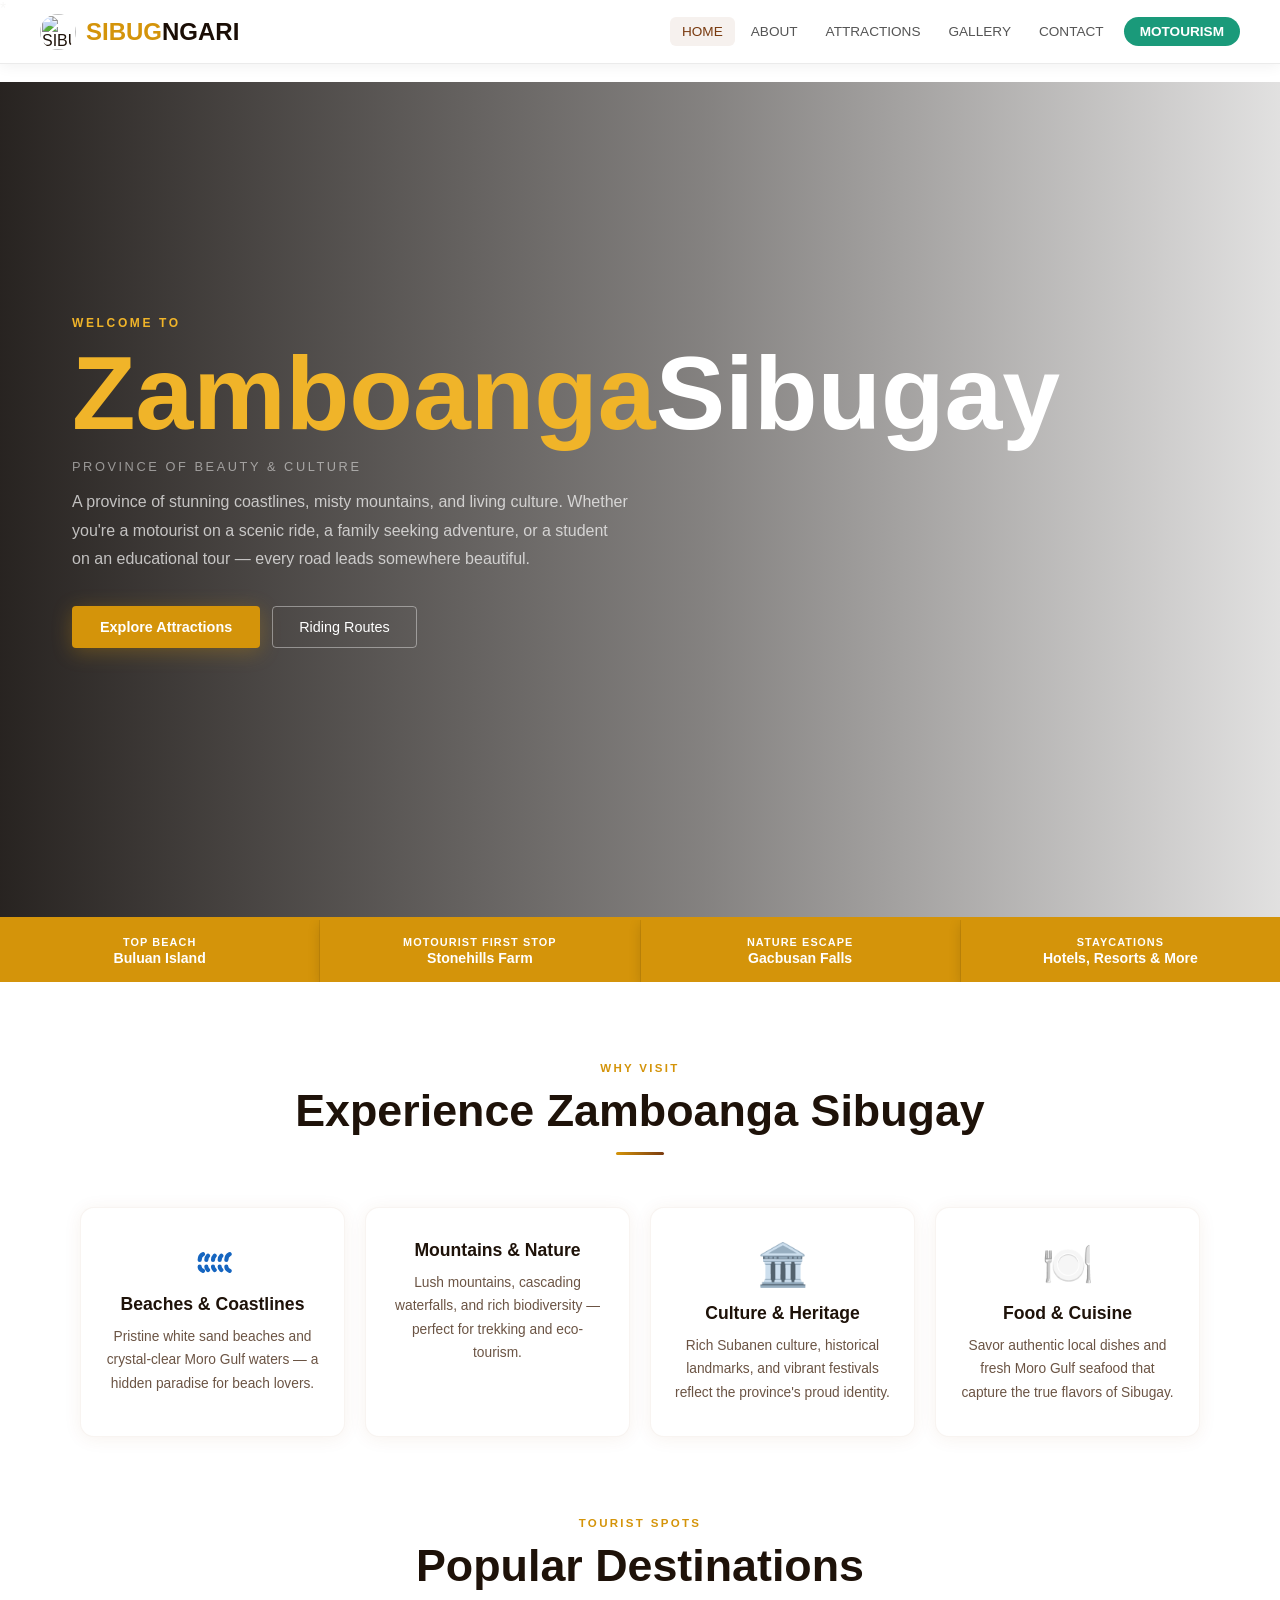
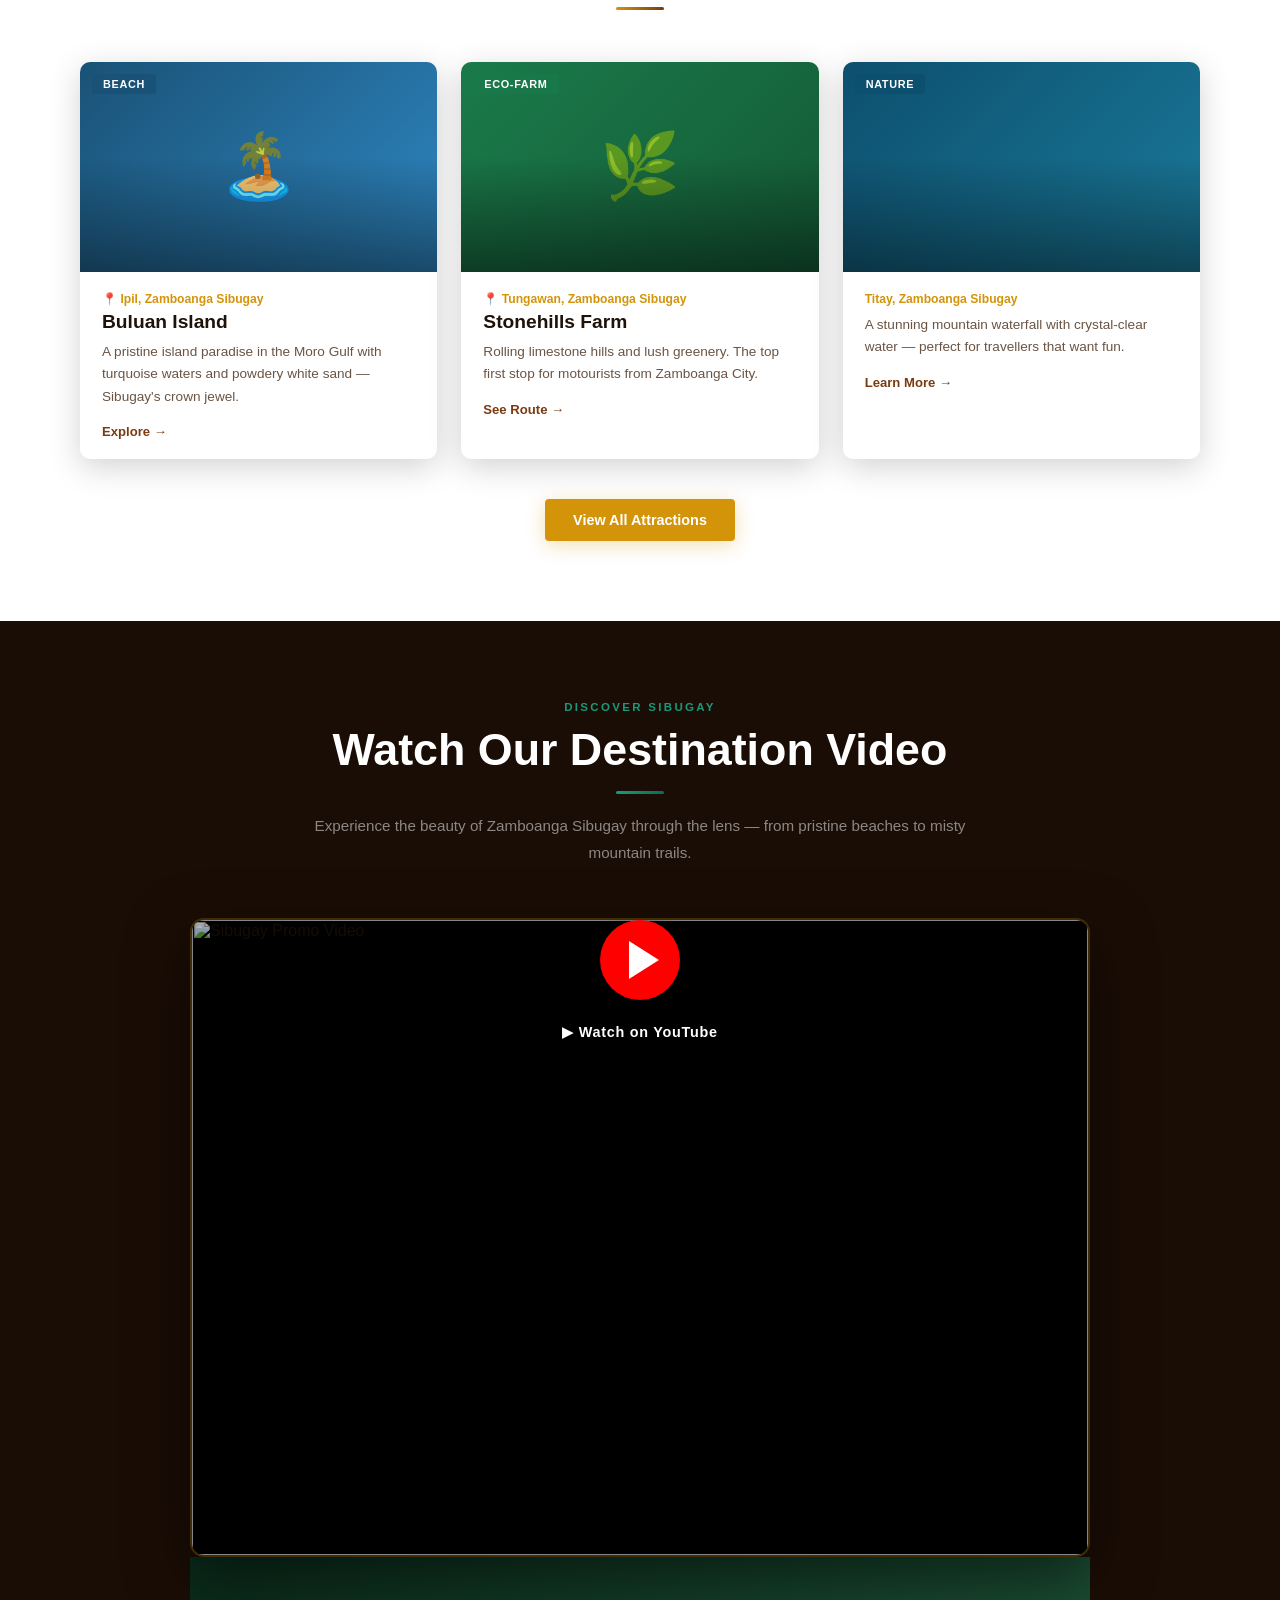
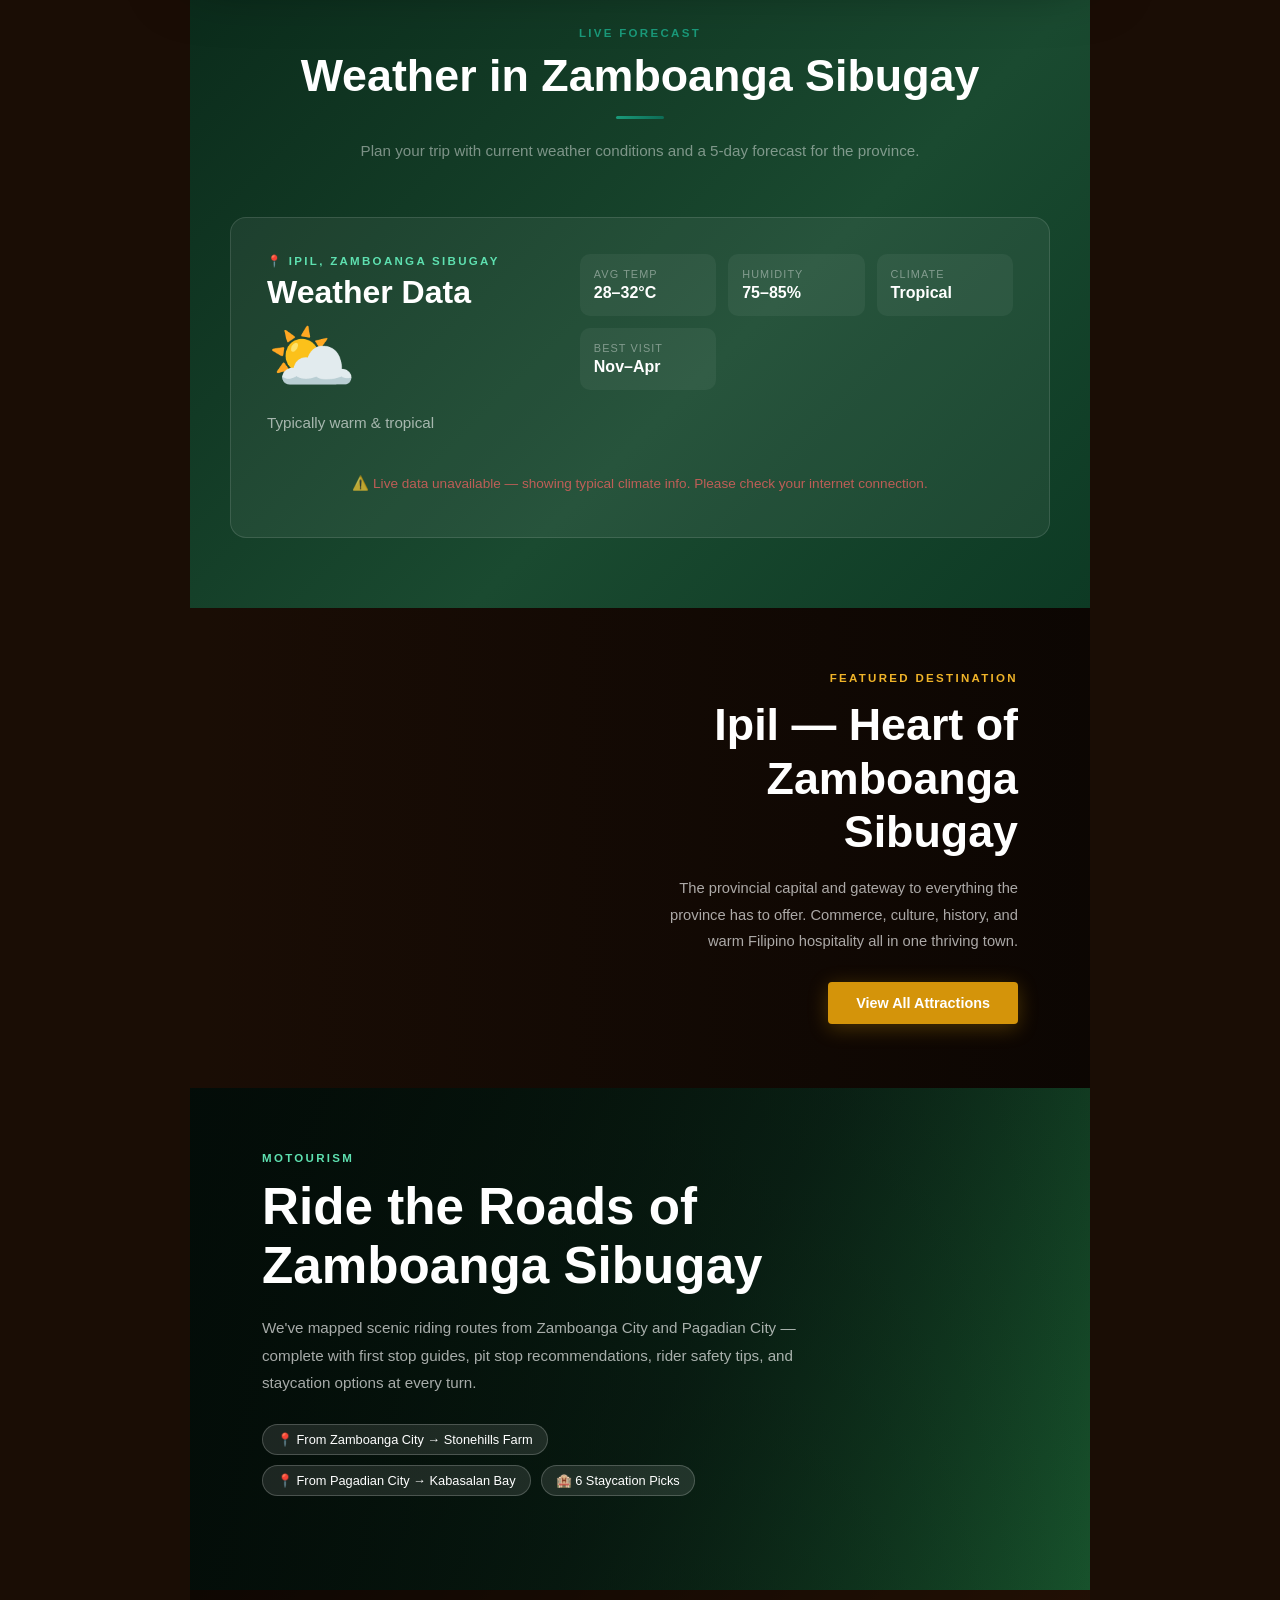
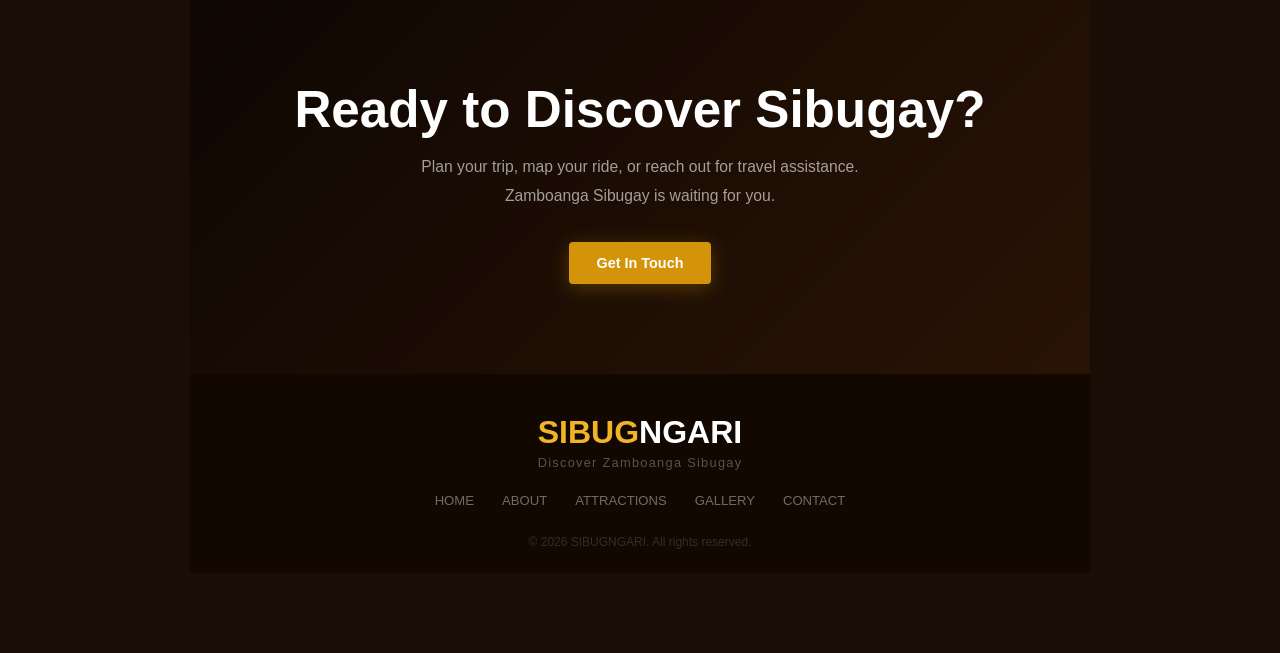
==== commit febc2e57: "Update index.html" ====
--- a/index.html
+++ b/index.html
@@ -364,11 +364,20 @@
       justify-content: center;
       text-align: center;
       cursor: pointer;
-      transition: background .18s;
+      transition: all .25s ease;
+      background: var(--gold);
+      box-shadow: 0 4px 12px rgba(0, 0, 0, .15);
     }
 
     .strip-item:hover {
-      background: var(--cream);
+      background: var(--gold);
+      transform: translateY(-4px) scale(1.05);
+      box-shadow: 0 8px 20px rgba(0, 0, 0, .25);
+    }
+
+    .strip-item:hover .strip-lbl,
+    .strip-item:hover .strip-val {
+      color: var(--dark);
     }
 
     .strip-item:last-child {
@@ -384,14 +393,14 @@
       font-size: clamp(0.58rem, 1vw, 0.68rem);
       text-transform: uppercase;
       letter-spacing: .1em;
-      color: var(--soft);
+      color: #fff;
       font-weight: 600;
     }
 
     .strip-val {
       font-size: clamp(0.75rem, 1.3vw, 0.88rem);
       font-weight: 700;
-      color: var(--text);
+      color: #fff;
       margin-top: 2px;
     }
 
@@ -404,14 +413,15 @@
       font-size: clamp(0.8rem, 1.5vw, 0.9rem);
       padding: clamp(10px, 2vw, 13px) clamp(18px, 3vw, 28px);
       border-radius: 4px;
-      transition: all .2s;
+      transition: all .25s ease;
       box-shadow: 0 4px 20px rgba(212, 148, 10, .3);
     }
 
     .btn-gold:hover {
       background: var(--gold-lt);
       color: var(--dark);
-      transform: translateY(-2px);
+      transform: translateY(-4px) scale(1.05);
+      box-shadow: 0 8px 28px rgba(212, 148, 10, .5);
     }
 
     .btn-ghost {
@@ -423,12 +433,14 @@
       padding: clamp(9px, 2vw, 12px) clamp(16px, 3vw, 26px);
       border-radius: 4px;
       border: 1.5px solid rgba(255, 255, 255, .4);
-      transition: all .2s;
+      transition: all .25s ease;
     }
 
     .btn-ghost:hover {
       border-color: var(--gold-lt);
       color: var(--gold-lt);
+      transform: translateY(-4px) scale(1.05);
+      box-shadow: 0 6px 20px rgba(240, 180, 41, .3);
     }
 
     .btn-teal {
@@ -439,12 +451,13 @@
       font-size: clamp(0.8rem, 1.5vw, 0.9rem);
       padding: clamp(10px, 2vw, 13px) clamp(18px, 3vw, 28px);
       border-radius: 4px;
-      transition: all .2s;
+      transition: all .25s ease;
     }
 
     .btn-teal:hover {
       background: var(--teal-lt);
-      transform: translateY(-2px);
+      transform: translateY(-4px) scale(1.05);
+      box-shadow: 0 8px 24px rgba(26, 154, 122, .4);
     }
 
     .btn-dark {
@@ -455,11 +468,13 @@
       font-size: clamp(0.8rem, 1.4vw, 0.88rem);
       padding: clamp(9px, 2vw, 11px) clamp(16px, 2.5vw, 24px);
       border-radius: 4px;
-      transition: all .2s;
+      transition: all .25s ease;
     }
 
     .btn-dark:hover {
       background: var(--brown);
+      transform: translateY(-4px) scale(1.05);
+      box-shadow: 0 6px 20px rgba(122, 59, 16, .4);
     }
 
     /* ══ SECTION SHELLS ══ */
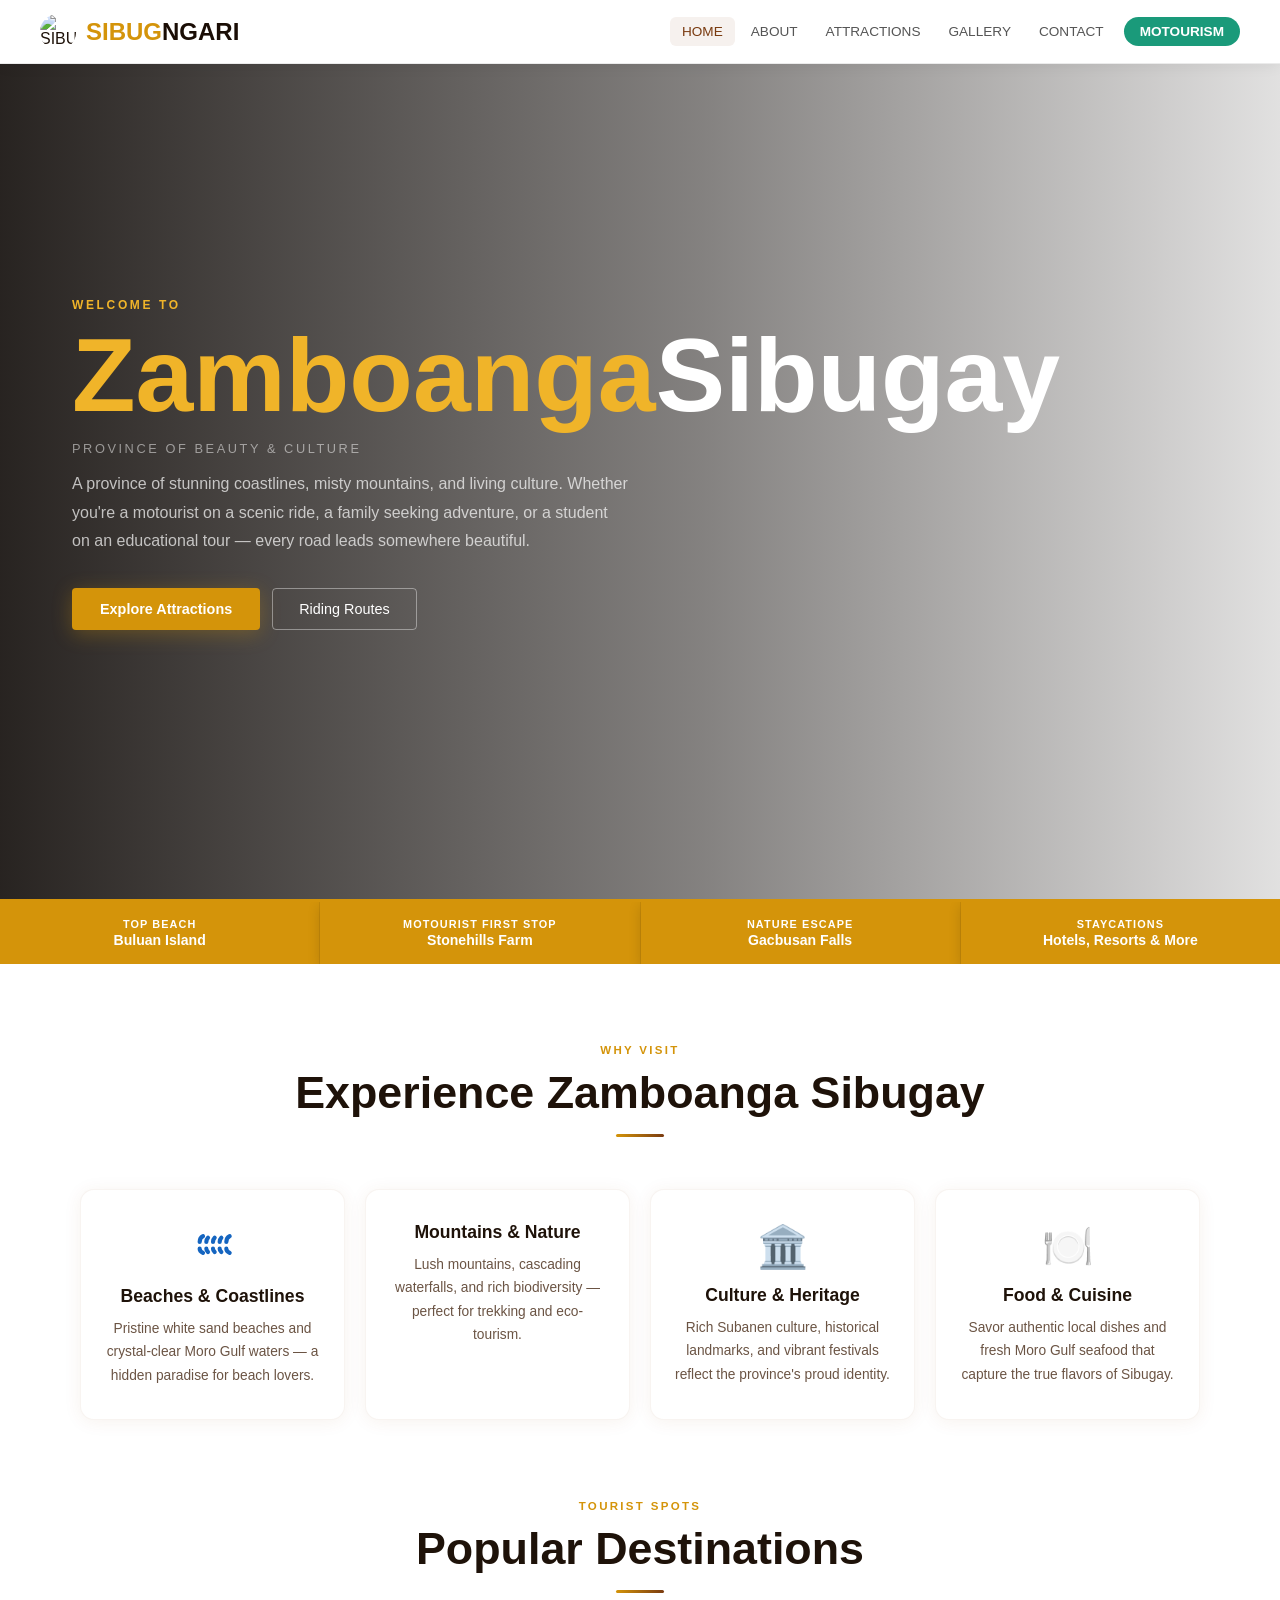
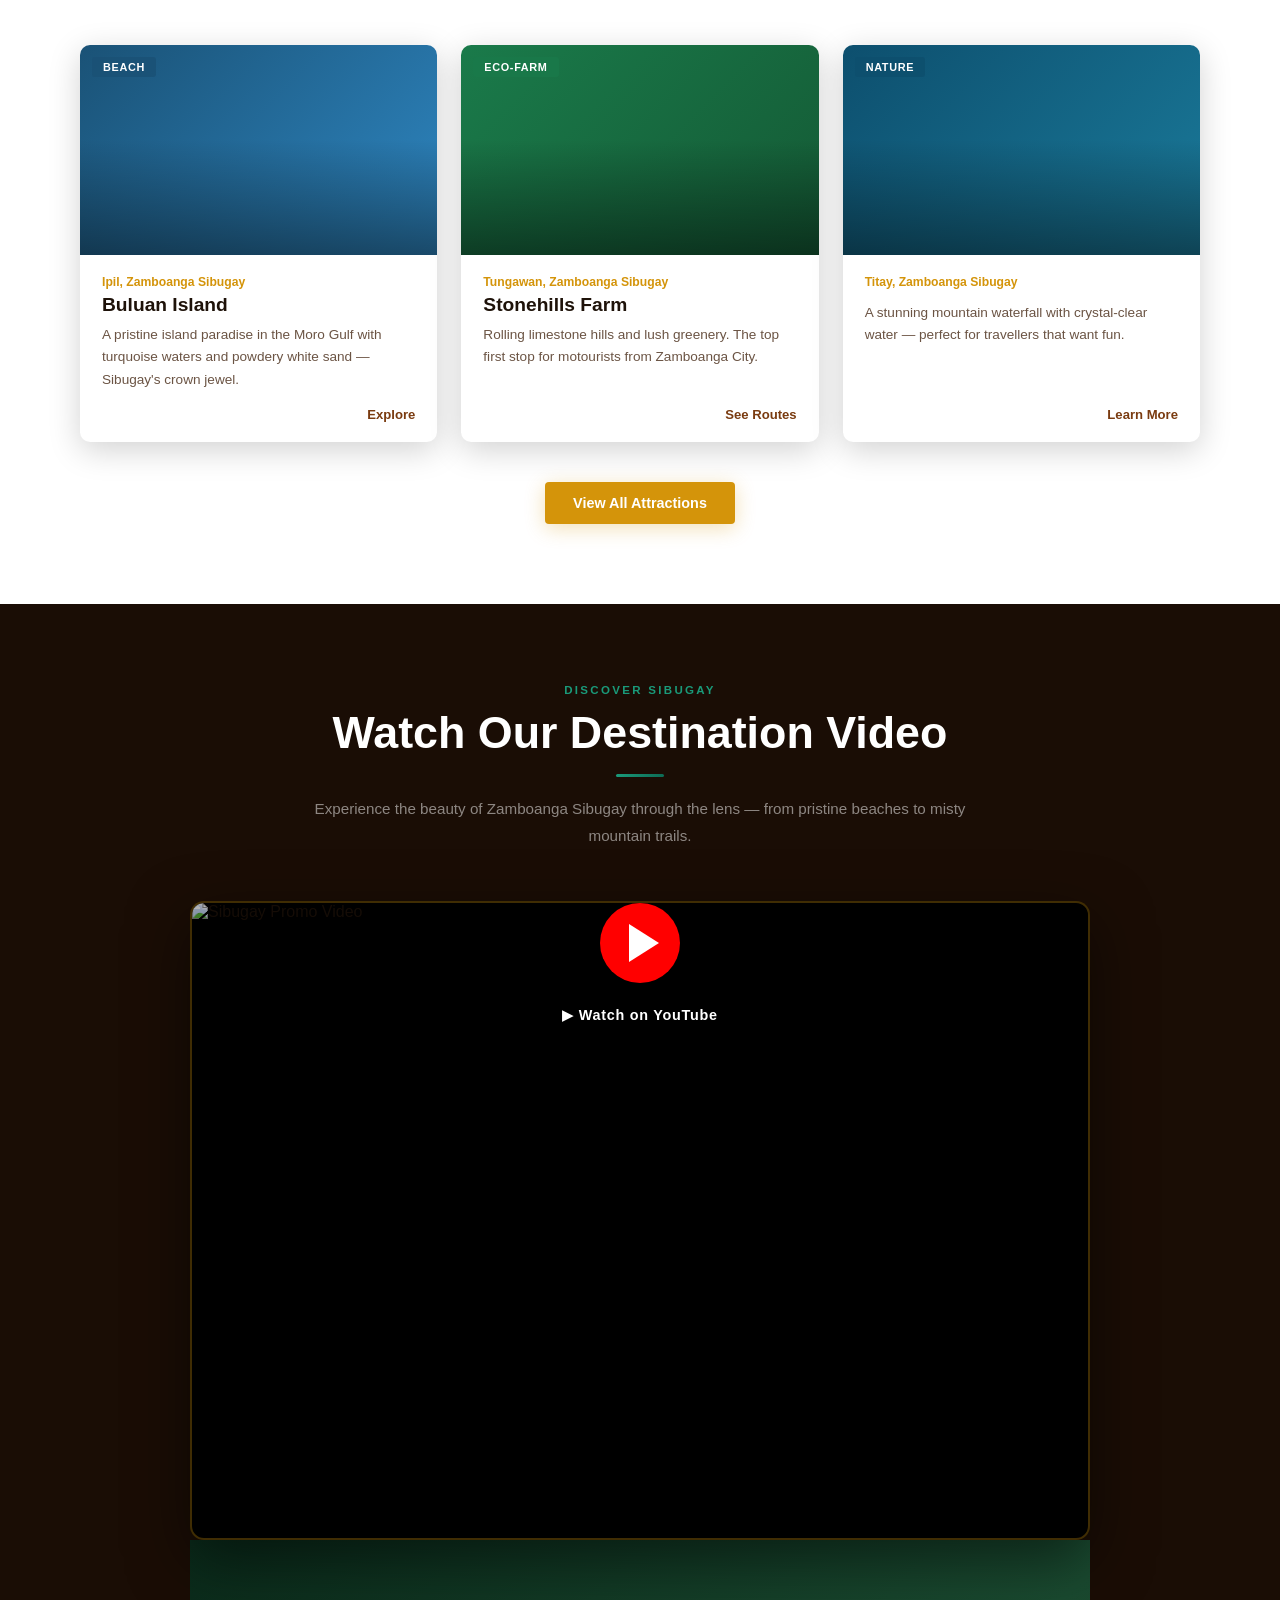
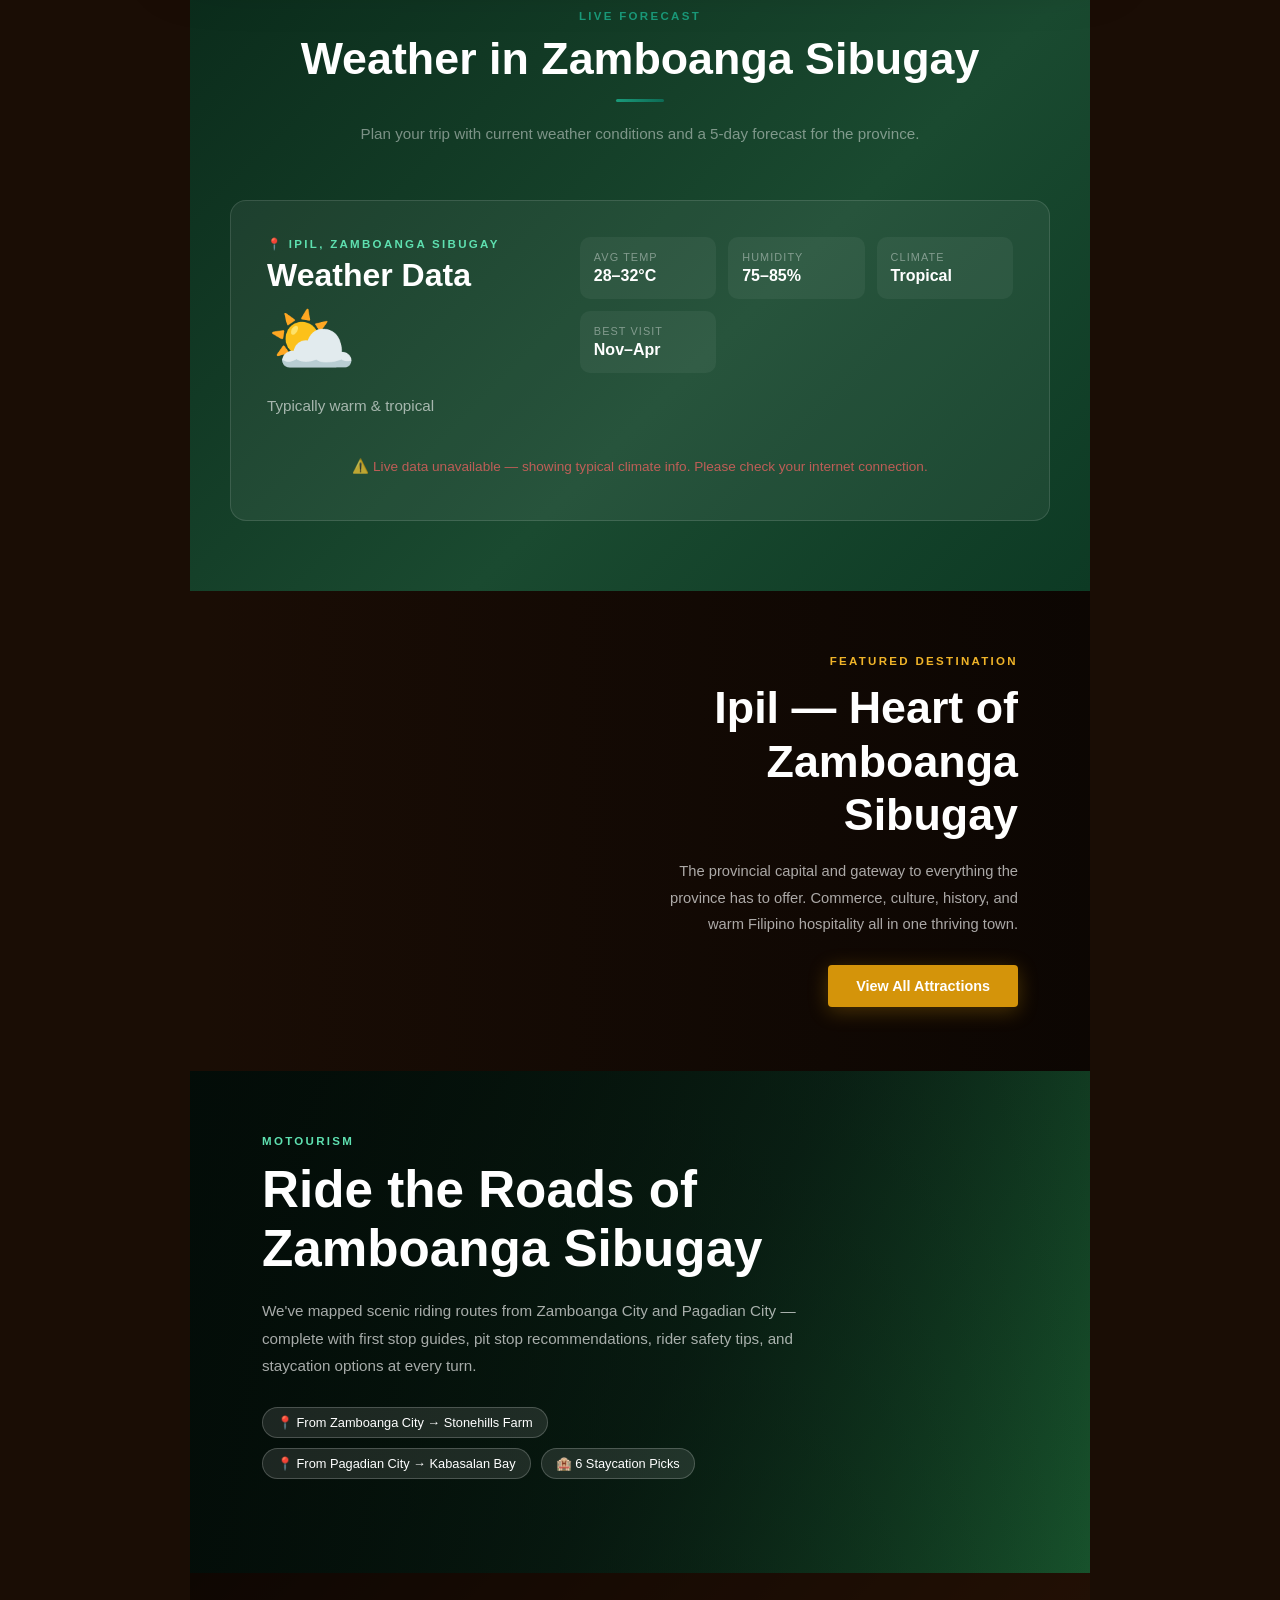
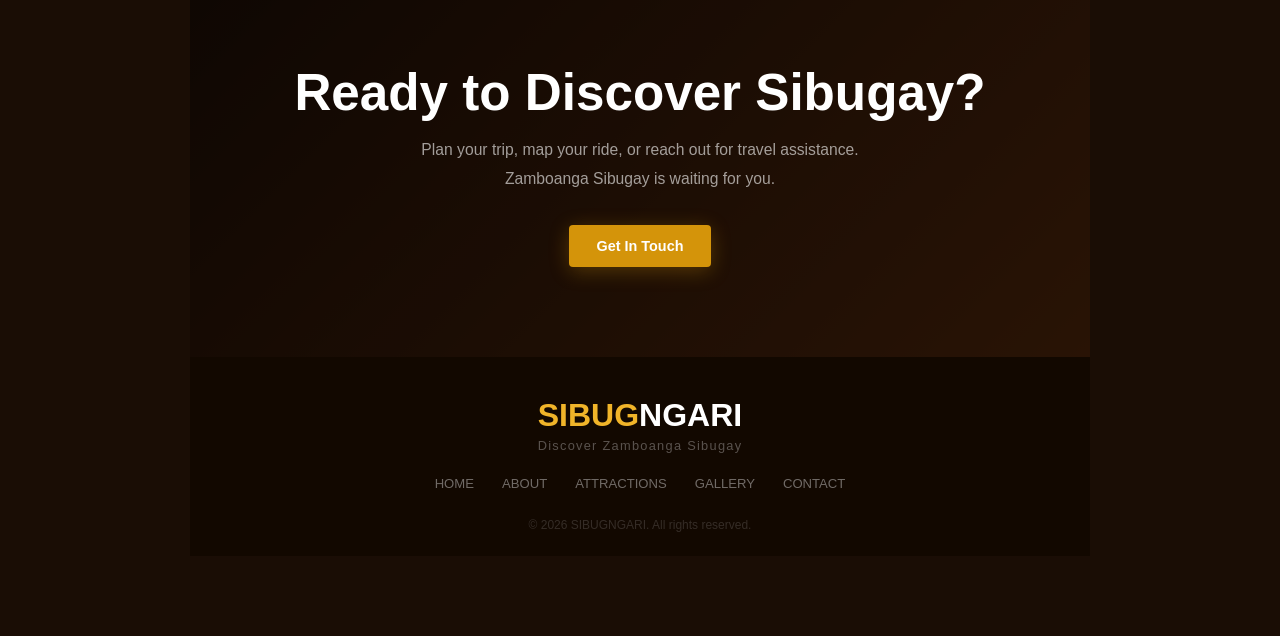
==== commit de527e2a: "update index.html" ====
--- a/index.html
+++ b/index.html
@@ -1,4 +1,4 @@
-*<!DOCTYPE html>
+<!DOCTYPE html>
 <html lang="en">
 
 <head>
@@ -593,6 +593,8 @@
       overflow: hidden;
       box-shadow: 0 8px 32px rgba(0, 0, 0, .18);
       background: #fff;
+      display: flex;
+      flex-direction: column;
       transition: transform .25s, box-shadow .25s;
     }
 
@@ -641,6 +643,9 @@
 
     .spot-body {
       padding: clamp(14px, 2.5vw, 20px) clamp(16px, 3vw, 22px);
+      display: flex;
+      flex: 1;
+      flex-direction: column;
     }
 
     .spot-loc {
@@ -671,12 +676,14 @@
       color: var(--brown);
       display: inline-flex;
       align-items: center;
-      gap: 4px;
-      transition: gap .18s, color .18s;
+      margin-top: auto;
+      align-self: flex-end;
+      justify-content: flex-end;
+      text-align: right;
+      transition: color .18s;
     }
 
     .spot-link:hover {
-      gap: 8px;
       color: var(--gold);
     }
 
@@ -1593,6 +1600,7 @@
       .hamburger {
         display: flex;
       }
+
     }
 
     @media (max-width: 600px) {
@@ -1782,29 +1790,29 @@
     </div>
     <div class="spots-grid">
       <div class="spot-card">
-        <div class="spot-img" style="background:linear-gradient(135deg,#1a5276,#2e86c1);">🏝️<img
+        <div class="spot-img" style="background:linear-gradient(135deg,#1a5276,#2e86c1);"><img
             src="Images/Buluan.jpg" alt="Buluan Island" onerror="this.style.display='none'" />
           <div class="spot-img-ov"></div>
           <div class="spot-tag" style="background:rgba(26,82,118,.85);">Beach</div>
         </div>
         <div class="spot-body">
-          <div class="spot-loc">📍 Ipil, Zamboanga Sibugay</div>
+          <div class="spot-loc">Ipil, Zamboanga Sibugay</div>
           <div class="spot-name">Buluan Island</div>
           <div class="spot-desc">A pristine island paradise in the Moro Gulf with turquoise waters and powdery white
-            sand — Sibugay's crown jewel.</div><a href="attractions.html" class="spot-link">Explore →</a>
+            sand — Sibugay's crown jewel.</div><a href="attractions.html" class="spot-link">Explore</a>
         </div>
       </div>
       <div class="spot-card">
-        <div class="spot-img" style="background:linear-gradient(135deg,#1a7a4a,#145a35);">🌿<img
+        <div class="spot-img" style="background:linear-gradient(135deg,#1a7a4a,#145a35);"><img
             src="Images/Stonehills.jpg" alt="Stonehills Farm" onerror="this.style.display='none'" />
           <div class="spot-img-ov"></div>
           <div class="spot-tag" style="background:rgba(26,122,74,.85);">Eco-Farm</div>
         </div>
         <div class="spot-body">
-          <div class="spot-loc">📍 Tungawan, Zamboanga Sibugay</div>
+          <div class="spot-loc">Tungawan, Zamboanga Sibugay</div>
           <div class="spot-name">Stonehills Farm</div>
           <div class="spot-desc">Rolling limestone hills and lush greenery. The top first stop for motourists from
-            Zamboanga City.</div><a href="#motourism" class="spot-link">See Route →</a>
+            Zamboanga City.</div><a href="#motourism" class="spot-link">See Routes</a>
         </div>
       </div>
       <div class="spot-card">
@@ -1814,10 +1822,10 @@
           <div class="spot-tag" style="background:rgba(13,79,110,.85);">Nature</div>
         </div>
         <div class="spot-body">
-          <div class="spot-loc"> Titay, Zamboanga Sibugay</div>
+          <div class="spot-loc">Titay, Zamboanga Sibugay</div>
           <div class="spot-name"></div>
           <div class="spot-desc">A stunning mountain waterfall with crystal-clear water — perfect for travellers that
-            want fun.</div><a href="attractions.html" class="spot-link">Learn More →</a>
+            want fun.</div><a href="attractions.html" class="spot-link">Learn More</a>
         </div>
       </div>
     </div>
@@ -1955,6 +1963,19 @@
         mobileNav.querySelectorAll('a').forEach(link => {
           link.addEventListener('click', () => toggleMenu(false));
         });
+
+        /* ══ ACTIVE NAV LINK ══ */
+        function setActiveNav() {
+          const currentPage = window.location.pathname.split('/').pop() || 'index.html';
+          document.querySelectorAll('.nav-links a, .mobile-nav a').forEach(link => {
+            link.classList.remove('active');
+            const href = link.getAttribute('href');
+            if (href === currentPage || (currentPage === '' && href === 'index.html')) {
+              link.classList.add('active');
+            }
+          });
+        }
+        setActiveNav();
 
         /* ══ ROUTE TABS ══ */
         function switchRoute(id, btn) {
@@ -2076,4 +2097,8 @@
 
 </body>
 
-</html>+</html>
+
+
+
+
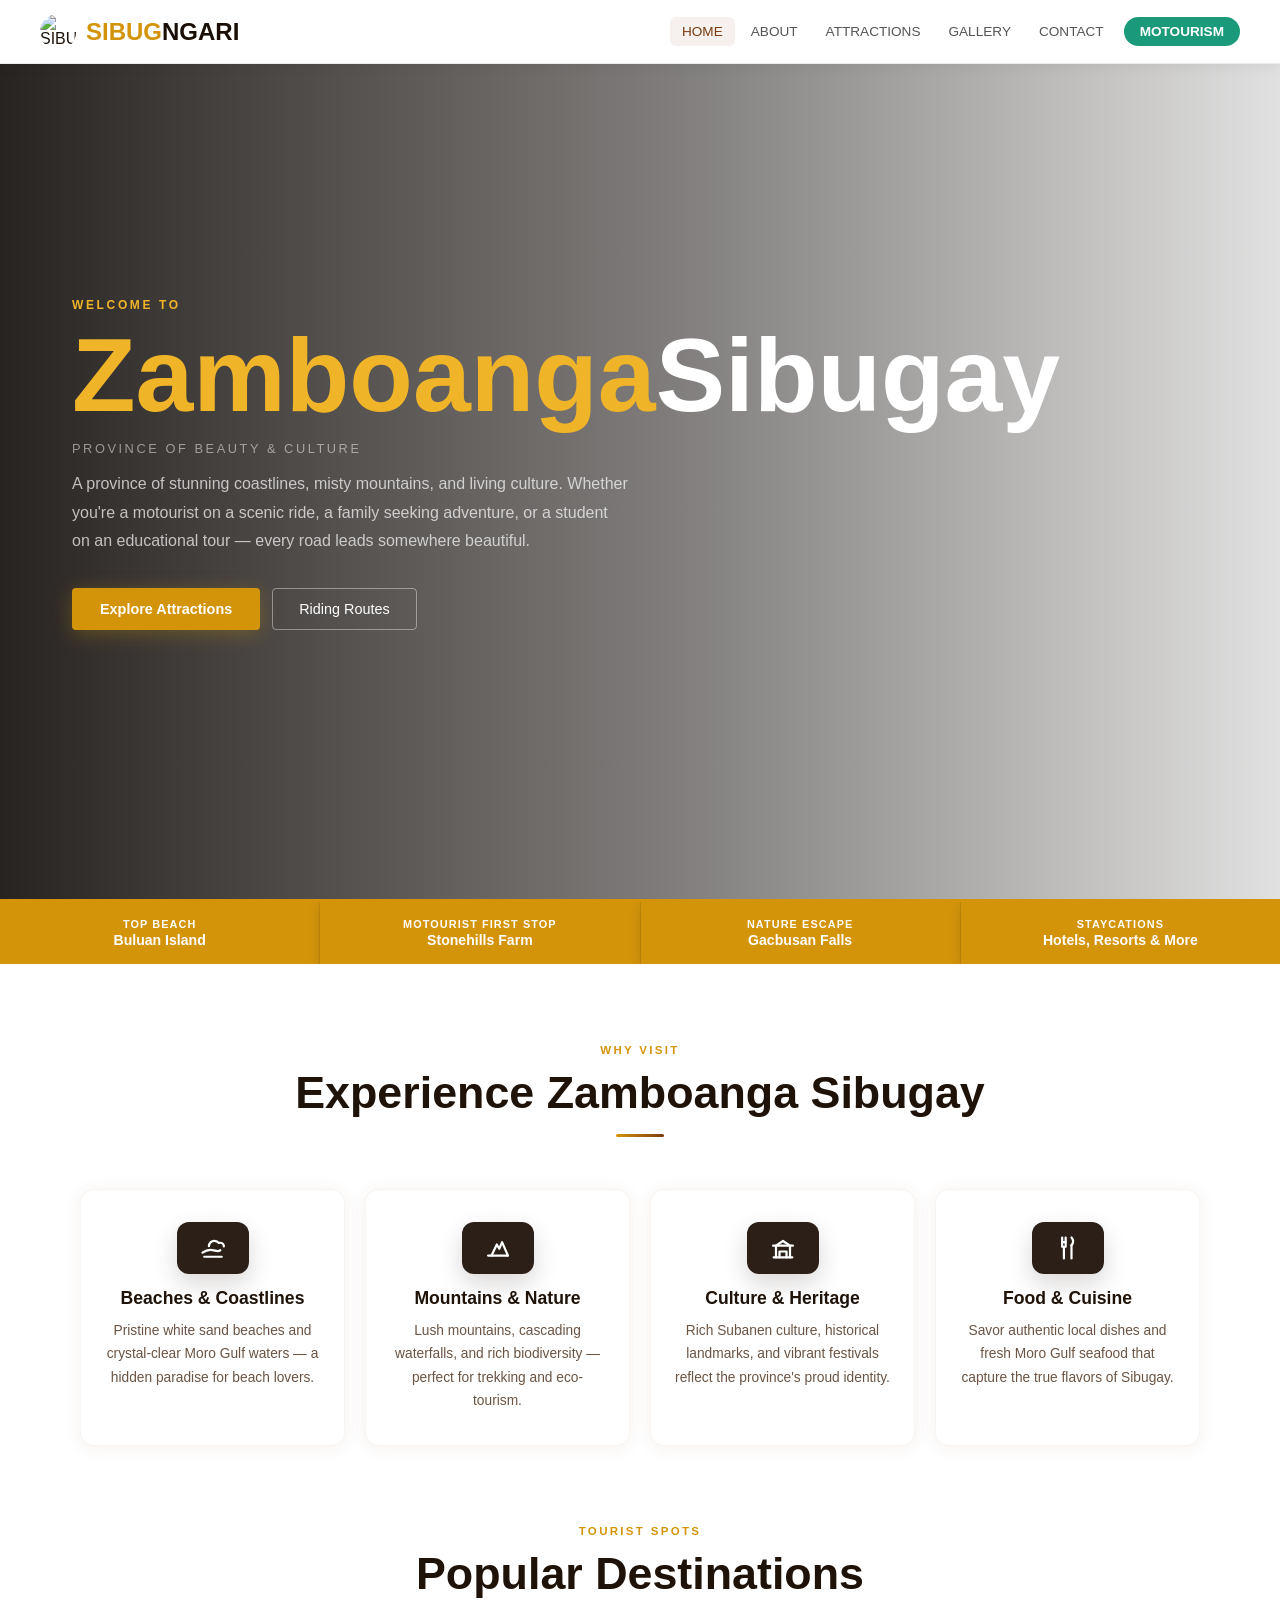
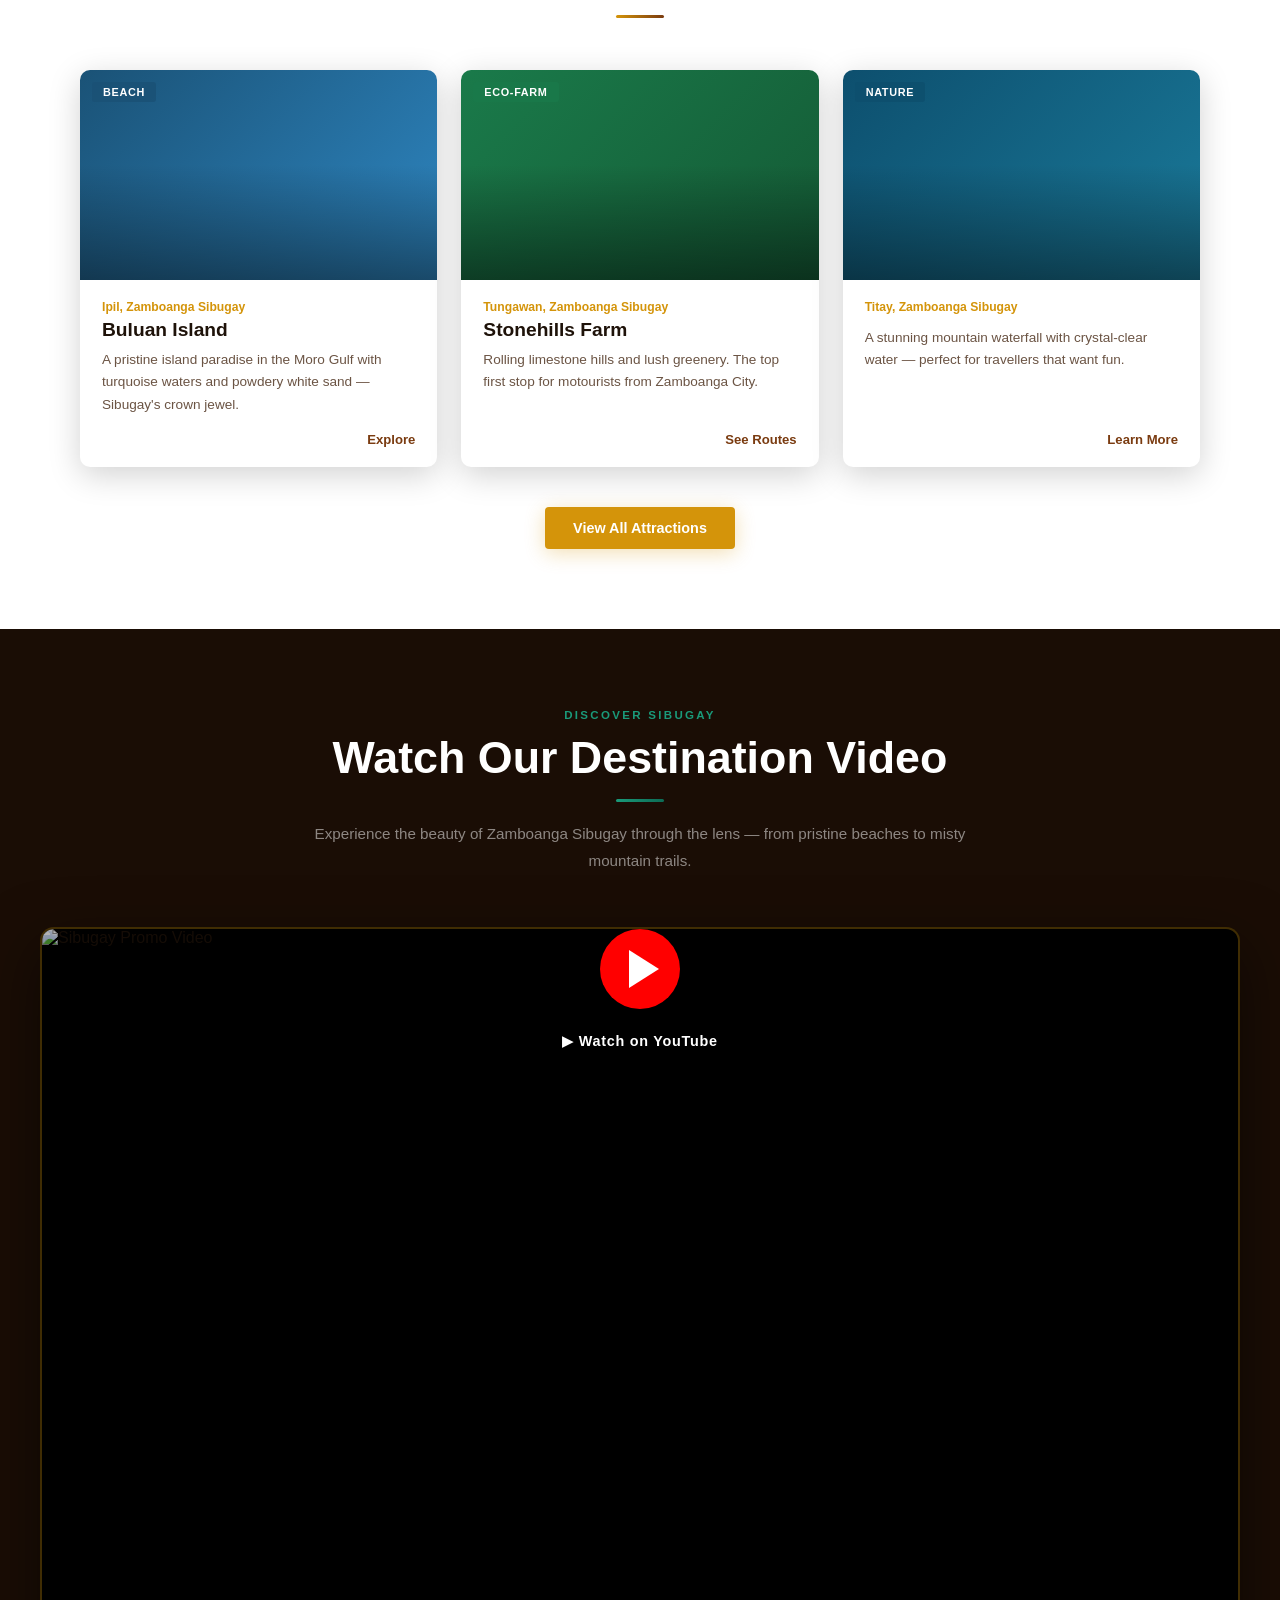
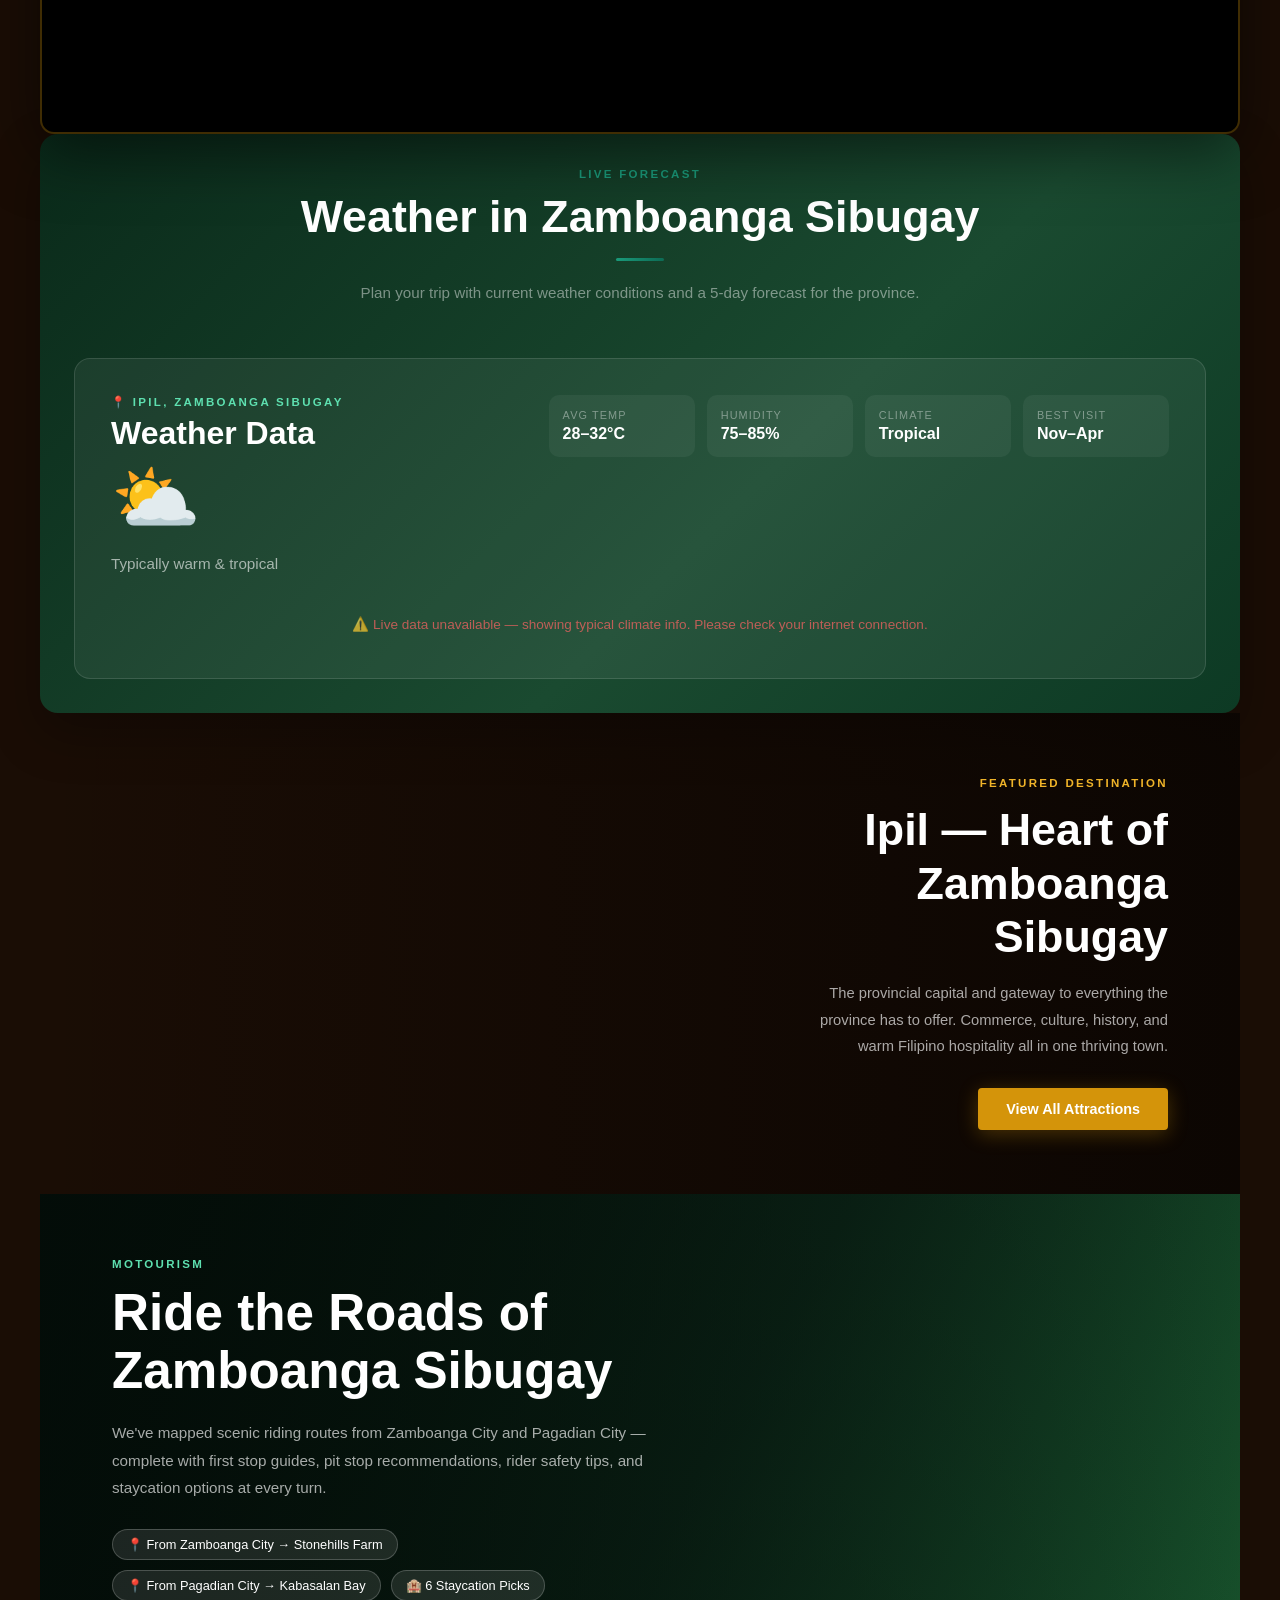
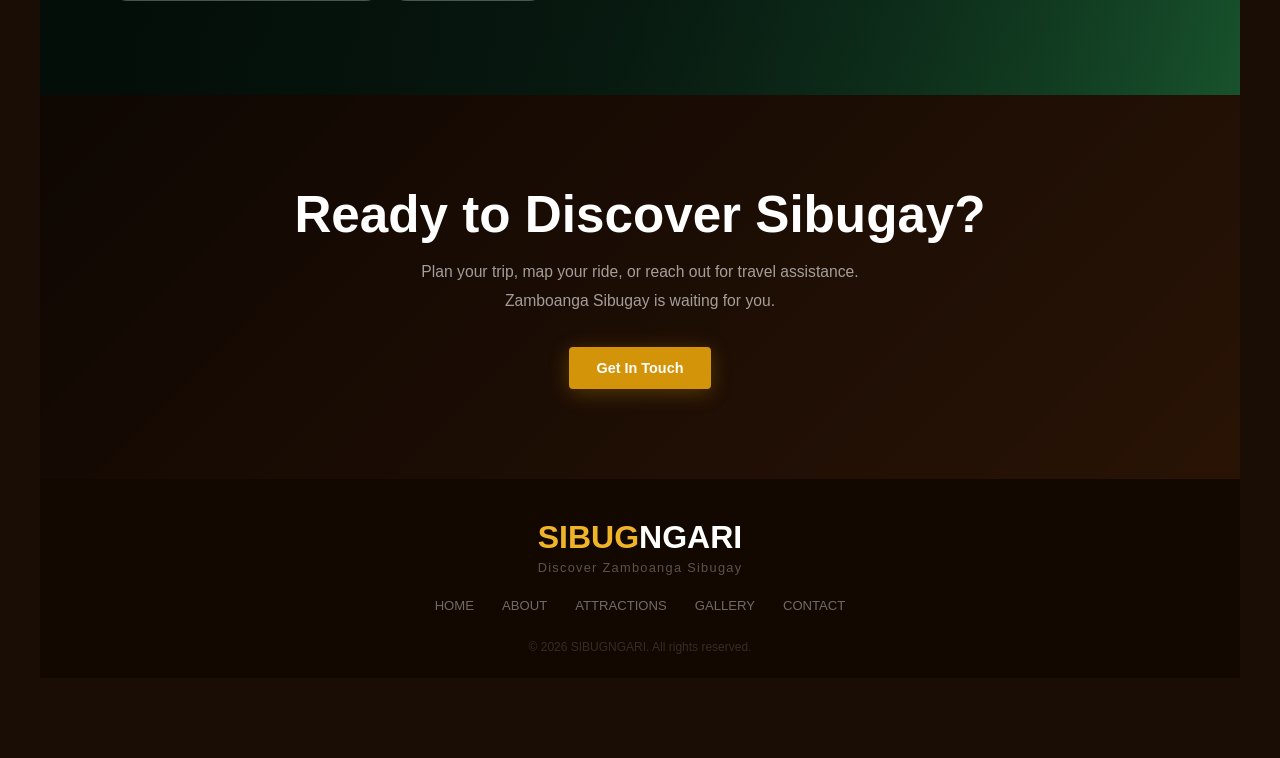
==== commit 2c219e23: "updated code" ====
--- a/index.html
+++ b/index.html
@@ -545,6 +545,7 @@
       display: grid;
       grid-template-columns: repeat(auto-fit, minmax(200px, 1fr));
       gap: 20px;
+      perspective: 1200px;
     }
 
     .hl-card {
@@ -554,17 +555,41 @@
       text-align: center;
       box-shadow: 0 2px 18px rgba(139, 69, 19, .07);
       border: 1px solid rgba(139, 69, 19, .06);
-      transition: transform .25s, box-shadow .25s;
+      transition: transform .28s ease, box-shadow .28s ease, border-color .28s ease;
+      transform-style: preserve-3d;
+      will-change: transform;
     }
 
     .hl-card:hover {
-      transform: translateY(-5px);
-      box-shadow: 0 10px 32px rgba(139, 69, 19, .12);
+      transform: translateY(-10px) rotateX(2deg) rotateY(-2deg);
+      box-shadow: 0 22px 42px rgba(26, 13, 5, .16);
+      border-color: rgba(122, 59, 16, .18);
     }
 
     .hl-icon {
-      font-size: clamp(1.8rem, 3.5vw, 2.6rem);
-      margin-bottom: 14px;
+      width: 72px;
+      height: 52px;
+      margin: 0 auto 14px;
+      color: #fff;
+      display: flex;
+      align-items: center;
+      justify-content: center;
+      background: rgba(26, 13, 5, .92);
+      border-radius: 12px;
+      box-shadow: 0 10px 24px rgba(26, 13, 5, .16);
+      transition: transform .28s ease, box-shadow .28s ease, background .28s ease;
+    }
+
+    .hl-icon svg {
+      width: 28px;
+      height: 28px;
+      display: block;
+    }
+
+    .hl-card:hover .hl-icon {
+      transform: translateY(-4px) scale(1.04);
+      background: var(--brown);
+      box-shadow: 0 16px 28px rgba(26, 13, 5, .24), 0 0 0 4px rgba(212, 148, 10, .12);
     }
 
     .hl-title {
@@ -573,6 +598,12 @@
       font-weight: 700;
       color: var(--text);
       margin-bottom: 10px;
+      transition: color .28s ease, transform .28s ease;
+    }
+
+    .hl-card:hover .hl-title {
+      color: var(--brown);
+      transform: translateY(-2px);
     }
 
     .hl-desc {
@@ -694,8 +725,20 @@
     }
 
     .video-wrapper {
-      max-width: 900px;
+      max-width: 1280px;
       margin: 0 auto;
+    }
+
+    .media-grid {
+      display: grid;
+      grid-template-columns: minmax(0, 1.15fr) minmax(320px, .85fr);
+      gap: clamp(24px, 3vw, 36px);
+      align-items: start;
+    }
+
+    .video-panel,
+    .weather-panel {
+      min-width: 0;
     }
 
     .video-embed-container {
@@ -727,11 +770,13 @@
     /* ══ WEATHER WIDGET ══ */
     .weather-section {
       background: linear-gradient(135deg, #0a2a1a 0%, #1a4a30 60%, #0d3a24 100%);
-      padding: clamp(40px, 7vw, 70px) clamp(16px, 5vw, 40px);
+      padding: clamp(28px, 3vw, 34px);
+      border-radius: 18px;
+      box-shadow: 0 20px 50px rgba(0, 0, 0, .28);
     }
 
     .weather-wrapper {
-      max-width: 900px;
+      max-width: none;
       margin: 0 auto;
     }
 
@@ -1756,24 +1801,48 @@
     </div>
     <div class="highlights-grid">
       <div class="hl-card">
-        <div class="hl-icon"><svg viewBox="0 0 24 24" width="40" height="40" fill="none" stroke="#1565c0" stroke-width="2.5"><path d="M4 12c0-1.5 1-3 2-3.5M8 12c0-1 .5-2 1-2.5M12 12c0-1 .5-2 1-2.5M16 12c0-1 .5-2 1-2.5M20 12c0-1.5 1-3 2-3.5M4 16c0 1 1 2 2 2.5M8 16c0 .8.5 1.5 1 2M12 16c0 .8.5 1.5 1 2M16 16c0 .8.5 1.5 1 2M20 16c0 1 1 2 2 2.5" stroke-linecap="round" stroke-linejoin="round"/></svg></div>
+        <div class="hl-icon"><svg viewBox="0 0 24 24" fill="none" stroke="currentColor" stroke-width="1.9"
+            stroke-linecap="round" stroke-linejoin="round" aria-hidden="true">
+            <path d="M3 16c2.2-1.6 4.4-2.4 6.7-2.4 2.7 0 4.6 1 6.1 1 .9 0 1.7-.2 2.5-.7" />
+            <path d="M4.5 19.5h15" />
+            <path d="M8.5 10.5c0-2.6 2.1-4.7 4.7-4.7 1.5 0 2.9.7 3.7 1.9.4-.1.8-.2 1.2-.2 1.8 0 3.2 1.4 3.2 3.2" />
+          </svg></div>
         <div class="hl-title">Beaches &amp; Coastlines</div>
-        <div class="hl-desc">Pristine white sand beaches and crystal-clear Moro Gulf waters — a hidden paradise for
+        <div class="hl-desc">Pristine white sand beaches and crystal-clear Moro Gulf waters &mdash; a hidden paradise for
           beach lovers.</div>
       </div>
       <div class="hl-card">
+        <div class="hl-icon"><svg viewBox="0 0 24 24" fill="none" stroke="currentColor" stroke-width="1.9"
+            stroke-linecap="round" stroke-linejoin="round" aria-hidden="true">
+            <path d="M3.5 18.5h17" />
+            <path d="M6.5 18.5 11 9l2.1 3.6L15.5 7l5 11.5" />
+          </svg></div>
         <div class="hl-title">Mountains &amp; Nature</div>
-        <div class="hl-desc">Lush mountains, cascading waterfalls, and rich biodiversity — perfect for trekking and
+        <div class="hl-desc">Lush mountains, cascading waterfalls, and rich biodiversity &mdash; perfect for trekking and
           eco-tourism.</div>
       </div>
       <div class="hl-card">
-        <div class="hl-icon">🏛️</div>
+        <div class="hl-icon"><svg viewBox="0 0 24 24" fill="none" stroke="currentColor" stroke-width="1.9"
+            stroke-linecap="round" stroke-linejoin="round" aria-hidden="true">
+            <path d="M4 20h16" />
+            <path d="M6 20V10l6-4 6 4v10" />
+            <path d="M9 20v-5h6v5" />
+            <path d="M3.5 10H20.5" />
+          </svg></div>
         <div class="hl-title">Culture &amp; Heritage</div>
         <div class="hl-desc">Rich Subanen culture, historical landmarks, and vibrant festivals reflect the province's
           proud identity.</div>
       </div>
       <div class="hl-card">
-        <div class="hl-icon">🍽️</div>
+        <div class="hl-icon"><svg viewBox="0 0 24 24" fill="none" stroke="currentColor" stroke-width="1.9"
+            stroke-linecap="round" stroke-linejoin="round" aria-hidden="true">
+            <path d="M7 3v8" />
+            <path d="M10 3v8" />
+            <path d="M7 7h3" />
+            <path d="M8.5 11v10" />
+            <path d="M15 3c1.7 2 1.7 4.7 0 6.7" />
+            <path d="M15 9.7V21" />
+          </svg></div>
         <div class="hl-title">Food &amp; Cuisine</div>
         <div class="hl-desc">Savor authentic local dishes and fresh Moro Gulf seafood that capture the true flavors of
           Sibugay.</div>
@@ -2102,3 +2171,5 @@
 
 
 
+
+
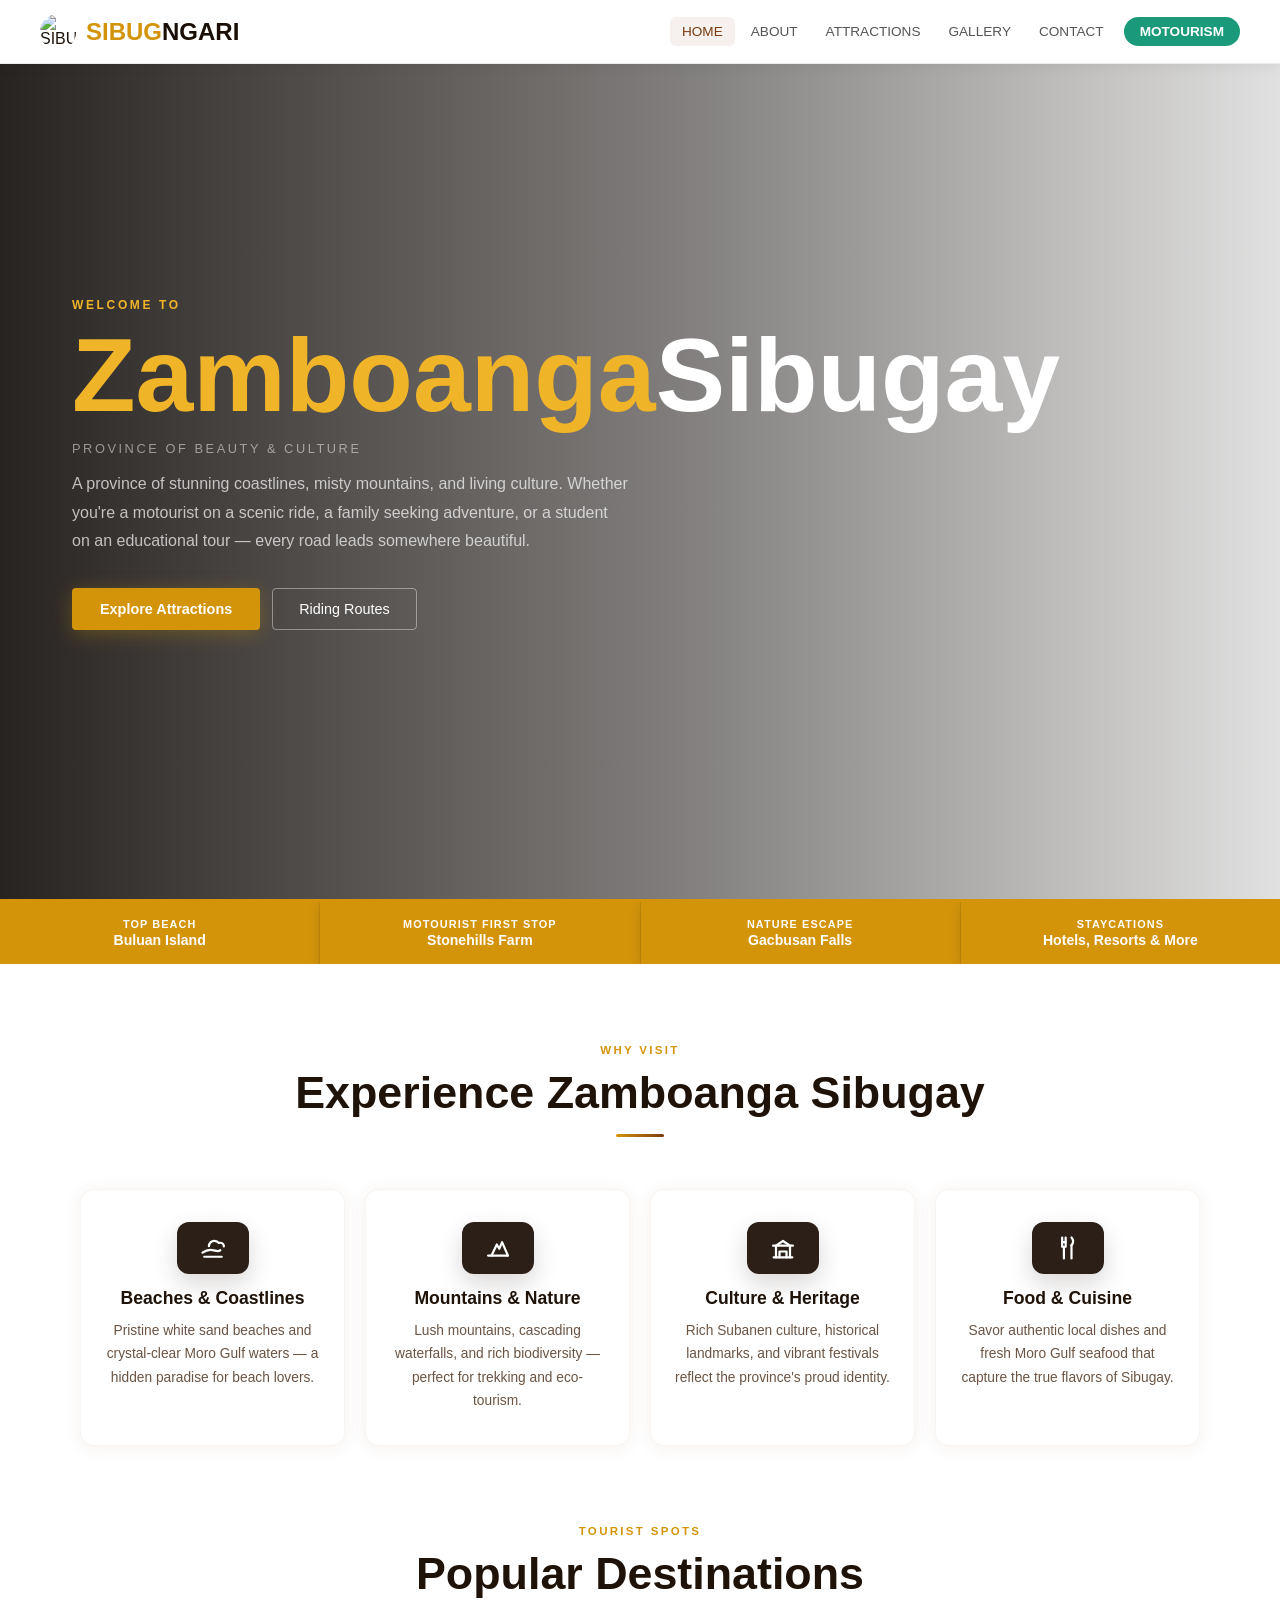
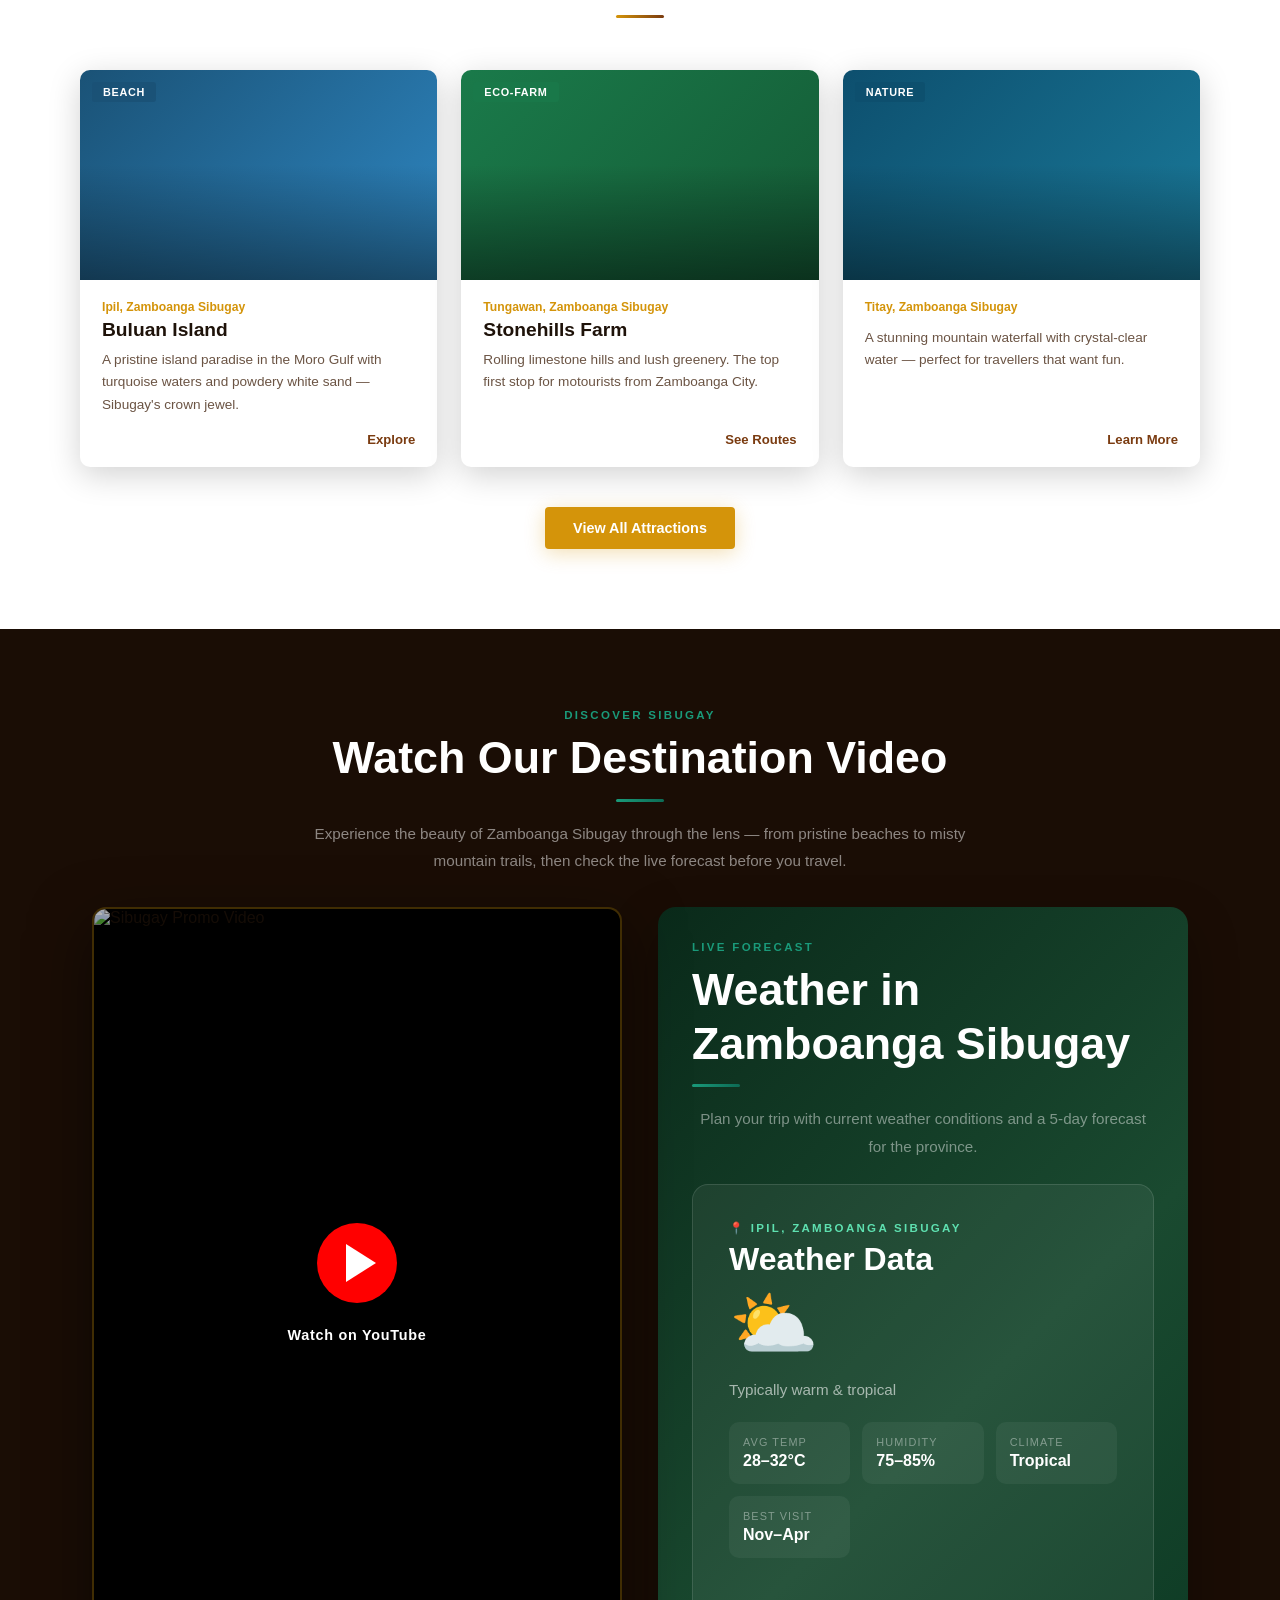
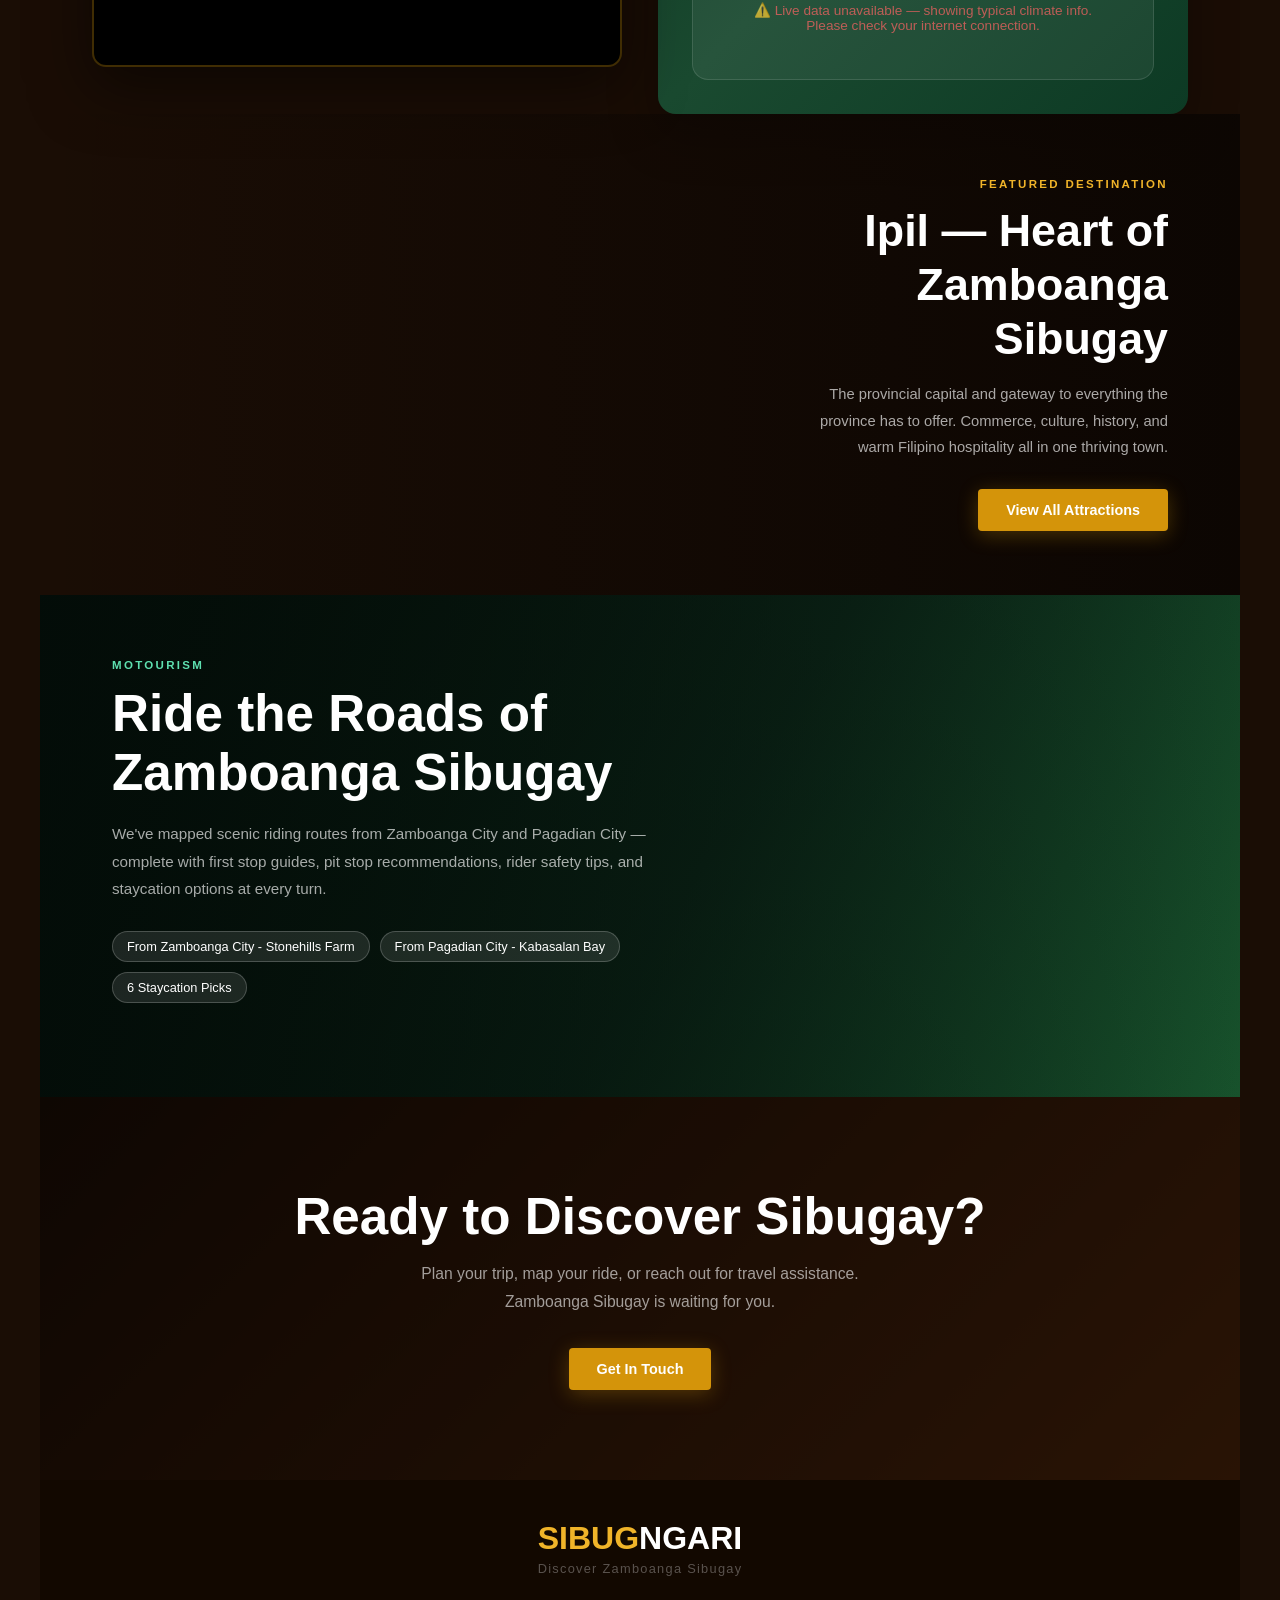
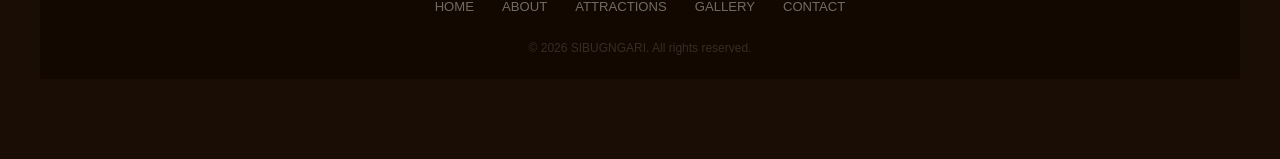
==== commit dcbc562a: "updated" ====
--- a/index.html
+++ b/index.html
@@ -729,26 +729,52 @@
       margin: 0 auto;
     }
 
+    .video-intro {
+      max-width: 760px;
+      margin: 0 auto 32px;
+    }
+
     .media-grid {
       display: grid;
-      grid-template-columns: minmax(0, 1.15fr) minmax(320px, .85fr);
+      grid-template-columns: repeat(2, 530px);
       gap: clamp(24px, 3vw, 36px);
-      align-items: start;
+      align-items: stretch;
+      justify-content: center;
     }
 
     .video-panel,
     .weather-panel {
-      min-width: 0;
+      width: 530px;
+      height: 760px;
+    }
+
+    .video-panel {
+      display: flex;
+    }
+
+    .weather-panel .sec-hdr {
+      text-align: left;
+      margin-bottom: 24px;
+    }
+
+    .weather-panel .sec-line {
+      margin-left: 0;
+      margin-right: 0;
     }
 
     .video-embed-container {
       position: relative;
       width: 100%;
-      padding-bottom: 56.25%;
+      height: 100%;
       border-radius: 14px;
       overflow: hidden;
       box-shadow: 0 20px 60px rgba(0, 0, 0, .5);
       border: 2px solid rgba(212, 148, 10, .3);
+    }
+
+    .weather-panel {
+      display: flex;
+      flex-direction: column;
     }
 
     .video-embed-container iframe {
@@ -773,11 +799,15 @@
       padding: clamp(28px, 3vw, 34px);
       border-radius: 18px;
       box-shadow: 0 20px 50px rgba(0, 0, 0, .28);
+      height: 100%;
     }
 
     .weather-wrapper {
       max-width: none;
       margin: 0 auto;
+      display: flex;
+      flex-direction: column;
+      height: 100%;
     }
 
     .weather-widget-box {
@@ -789,6 +819,7 @@
       flex-wrap: wrap;
       gap: 24px;
       align-items: stretch;
+      flex: 1;
     }
 
     .weather-main {
@@ -1644,6 +1675,25 @@
 
       .hamburger {
         display: flex;
+      }
+
+      .media-grid {
+        grid-template-columns: 1fr;
+      }
+
+      .video-panel,
+      .weather-panel {
+        width: 100%;
+        height: auto;
+      }
+
+      .weather-panel .sec-hdr {
+        text-align: center;
+      }
+
+      .weather-panel .sec-line {
+        margin-left: auto;
+        margin-right: auto;
       }
 
     }
@@ -1901,51 +1951,54 @@
     <div style="text-align:center;margin-top:40px;"><a href="attractions.html" class="btn-gold">View All Attractions</a>
     </div>
   </div>
-
   <!-- ══ PROMOTIONAL VIDEO ══ -->
   <section class="video-section" id="video">
     <div class="video-wrapper">
-      <div class="sec-hdr">
+      <div class="sec-hdr video-intro">
         <div class="sec-label tl">Discover Sibugay</div>
         <div class="sec-title wht">Watch Our Destination Video</div>
         <div class="sec-line tl"></div>
         <div class="sec-desc" style="color:rgba(255,255,255,.5);">Experience the beauty of Zamboanga Sibugay through the
-          lens — from pristine beaches to misty mountain trails.</div>
+          lens — from pristine beaches to misty mountain trails, then check the live forecast before you travel.</div>
       </div>
-      <div class="video-embed-container"
-        style="display:flex;align-items:center;justify-content:center;background:#000;">
-        <img src="https://img.youtube.com/vi/qpcX6tsjV40/maxresdefault.jpg"
-          style="position:absolute;inset:0;width:100%;height:100%;object-fit:cover;opacity:0.7;"
-          alt="Sibugay Promo Video" />
-        <a href="https://youtu.be/qpcX6tsjV40" target="_blank"
-          style="position:relative;z-index:2;text-decoration:none;display:flex;flex-direction:column;align-items:center;gap:16px;">
-          <div
-            style="width:80px;height:80px;background:red;border-radius:50%;display:flex;align-items:center;justify-content:center;box-shadow:0 4px 20px rgba(0,0,0,0.5);">
-            <div
-              style="border-left:30px solid white;border-top:19px solid transparent;border-bottom:19px solid transparent;margin-left:8px;">
+      <div class="media-grid">
+        <div class="video-panel">
+          <div class="video-embed-container"
+            style="display:flex;align-items:center;justify-content:center;background:#000;">
+            <img src="https://img.youtube.com/vi/qpcX6tsjV40/maxresdefault.jpg"
+              style="position:absolute;inset:0;width:100%;height:100%;object-fit:cover;opacity:0.7;"
+              alt="Sibugay Promo Video" />
+            <a href="https://youtu.be/qpcX6tsjV40" target="_blank"
+              style="position:relative;z-index:2;text-decoration:none;display:flex;flex-direction:column;align-items:center;gap:16px;">
+              <div
+                style="width:80px;height:80px;background:red;border-radius:50%;display:flex;align-items:center;justify-content:center;box-shadow:0 4px 20px rgba(0,0,0,0.5);">
+                <div
+                  style="border-left:30px solid white;border-top:19px solid transparent;border-bottom:19px solid transparent;margin-left:8px;">
+                </div>
+              </div>
+              <span
+                style="color:#fff;font-size:0.9rem;font-weight:600;letter-spacing:.05em;background:rgba(0,0,0,0.5);padding:8px 20px;border-radius:20px;">Watch on YouTube</span>
+            </a>
+          </div>
+        </div>
+
+        <!-- ══ WEATHER WIDGET ══ -->
+        <section class="weather-section weather-panel" id="weather">
+          <div class="weather-wrapper">
+            <div class="sec-hdr">
+              <div class="sec-label tl">Live Forecast</div>
+              <div class="sec-title wht">Weather in Zamboanga Sibugay</div>
+              <div class="sec-line tl"></div>
+              <div class="sec-desc" style="color:rgba(255,255,255,.45);">Plan your trip with current weather conditions
+                and a 5-day forecast for the province.</div>
+            </div>
+            <div class="weather-widget-box" id="weatherWidget">
+              <div class="weather-loading" id="weatherLoading">Loading weather data...</div>
             </div>
           </div>
-          <span
-            style="color:#fff;font-size:0.9rem;font-weight:600;letter-spacing:.05em;background:rgba(0,0,0,0.5);padding:8px 20px;border-radius:20px;">▶
-            Watch on YouTube</span>
-        </a>
+        </section>
       </div>
 
-      <!-- ══ WEATHER WIDGET ══ -->
-      <section class="weather-section" id="weather">
-        <div class="weather-wrapper">
-          <div class="sec-hdr">
-            <div class="sec-label tl">Live Forecast</div>
-            <div class="sec-title wht">Weather in Zamboanga Sibugay</div>
-            <div class="sec-line tl"></div>
-            <div class="sec-desc" style="color:rgba(255,255,255,.45);">Plan your trip with current weather conditions
-              and a 5-day forecast for the province.</div>
-          </div>
-          <div class="weather-widget-box" id="weatherWidget">
-            <div class="weather-loading" id="weatherLoading">⛅ Loading weather data…</div>
-          </div>
-        </div>
-      </section>
 
       <!-- ══ IPIL FEATURED BAND ══ -->
       <section class="ipil-band">
@@ -1971,9 +2024,9 @@
             with first stop guides, pit stop recommendations, rider safety tips, and staycation options at every turn.
           </div>
           <div class="moto-pills">
-            <div class="mpill">📍 From Zamboanga City → Stonehills Farm</div>
-            <div class="mpill">📍 From Pagadian City → Kabasalan Bay</div>
-            <div class="mpill">🏨 6 Staycation Picks</div>
+            <div class="mpill">From Zamboanga City - Stonehills Farm</div>
+            <div class="mpill">From Pagadian City - Kabasalan Bay</div>
+            <div class="mpill">6 Staycation Picks</div>
           </div>
         </div>
       </section>
@@ -2173,3 +2226,5 @@
 
 
 
+
+
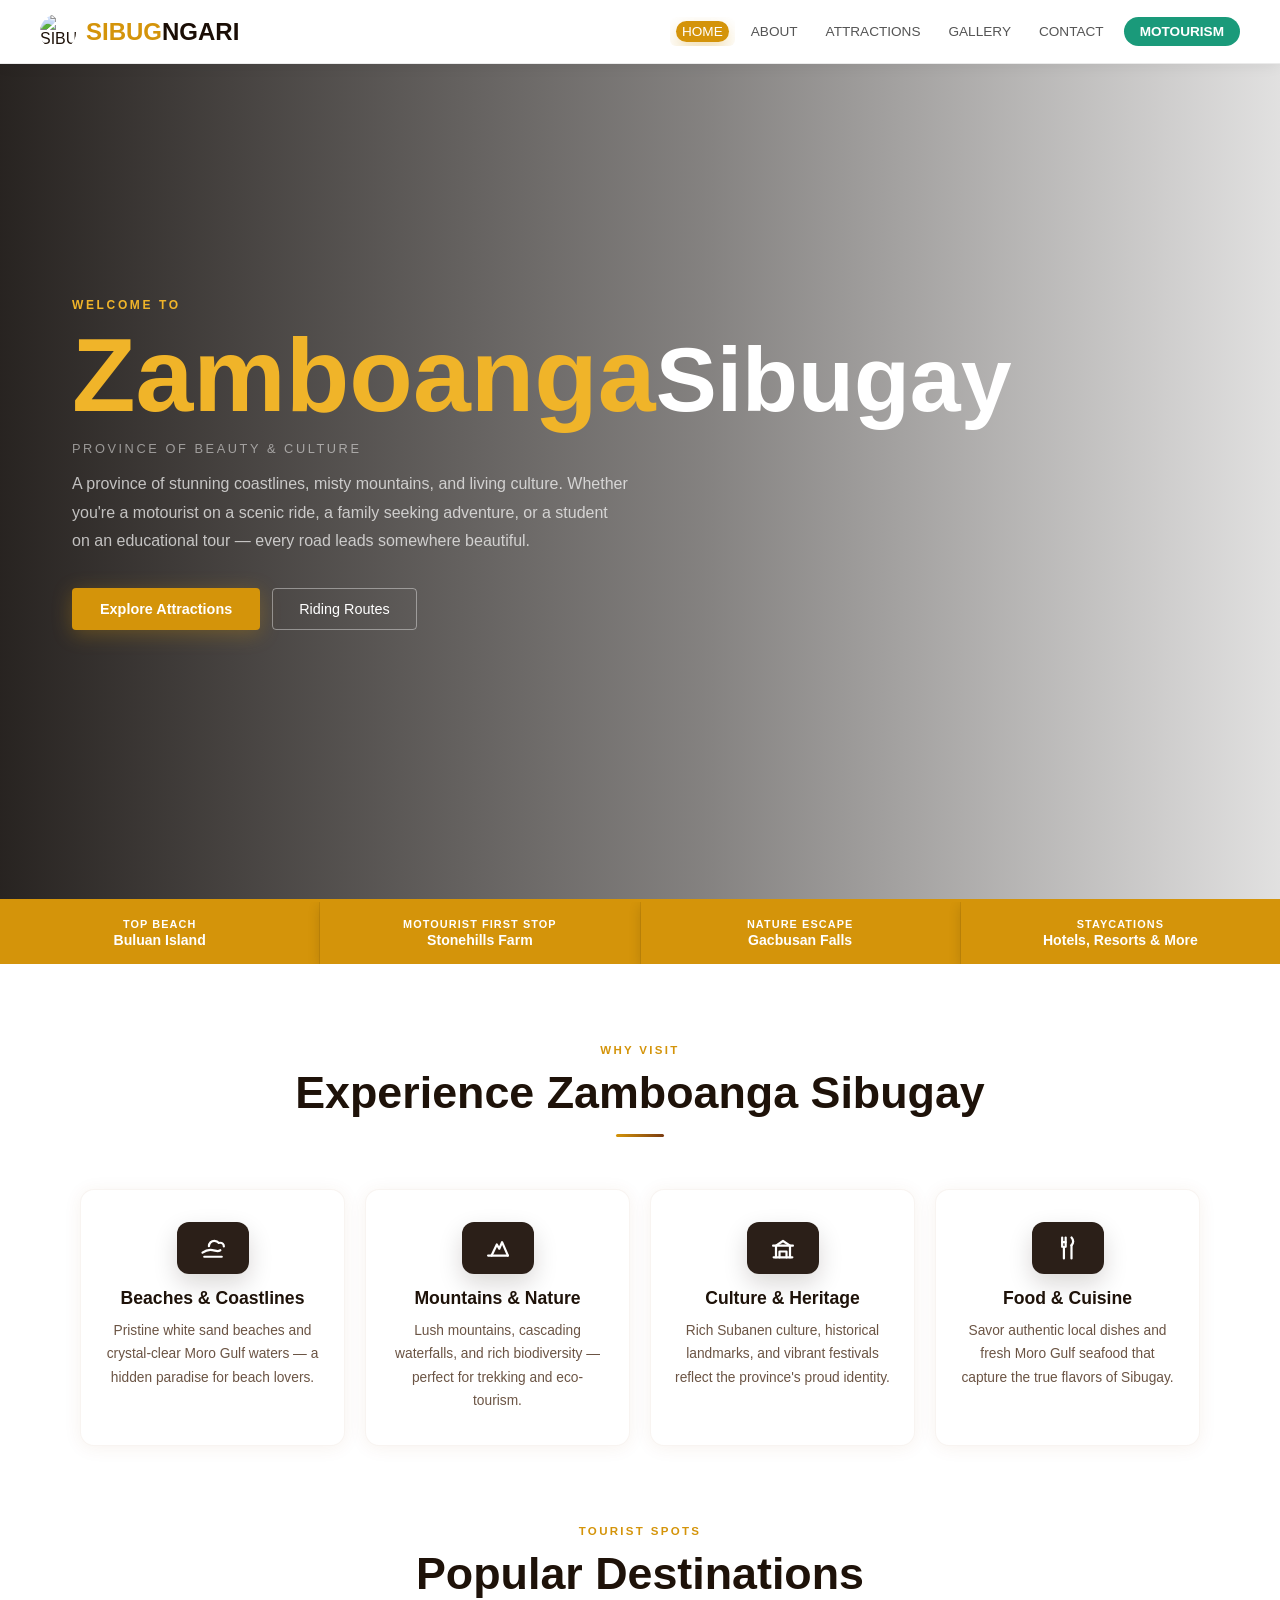
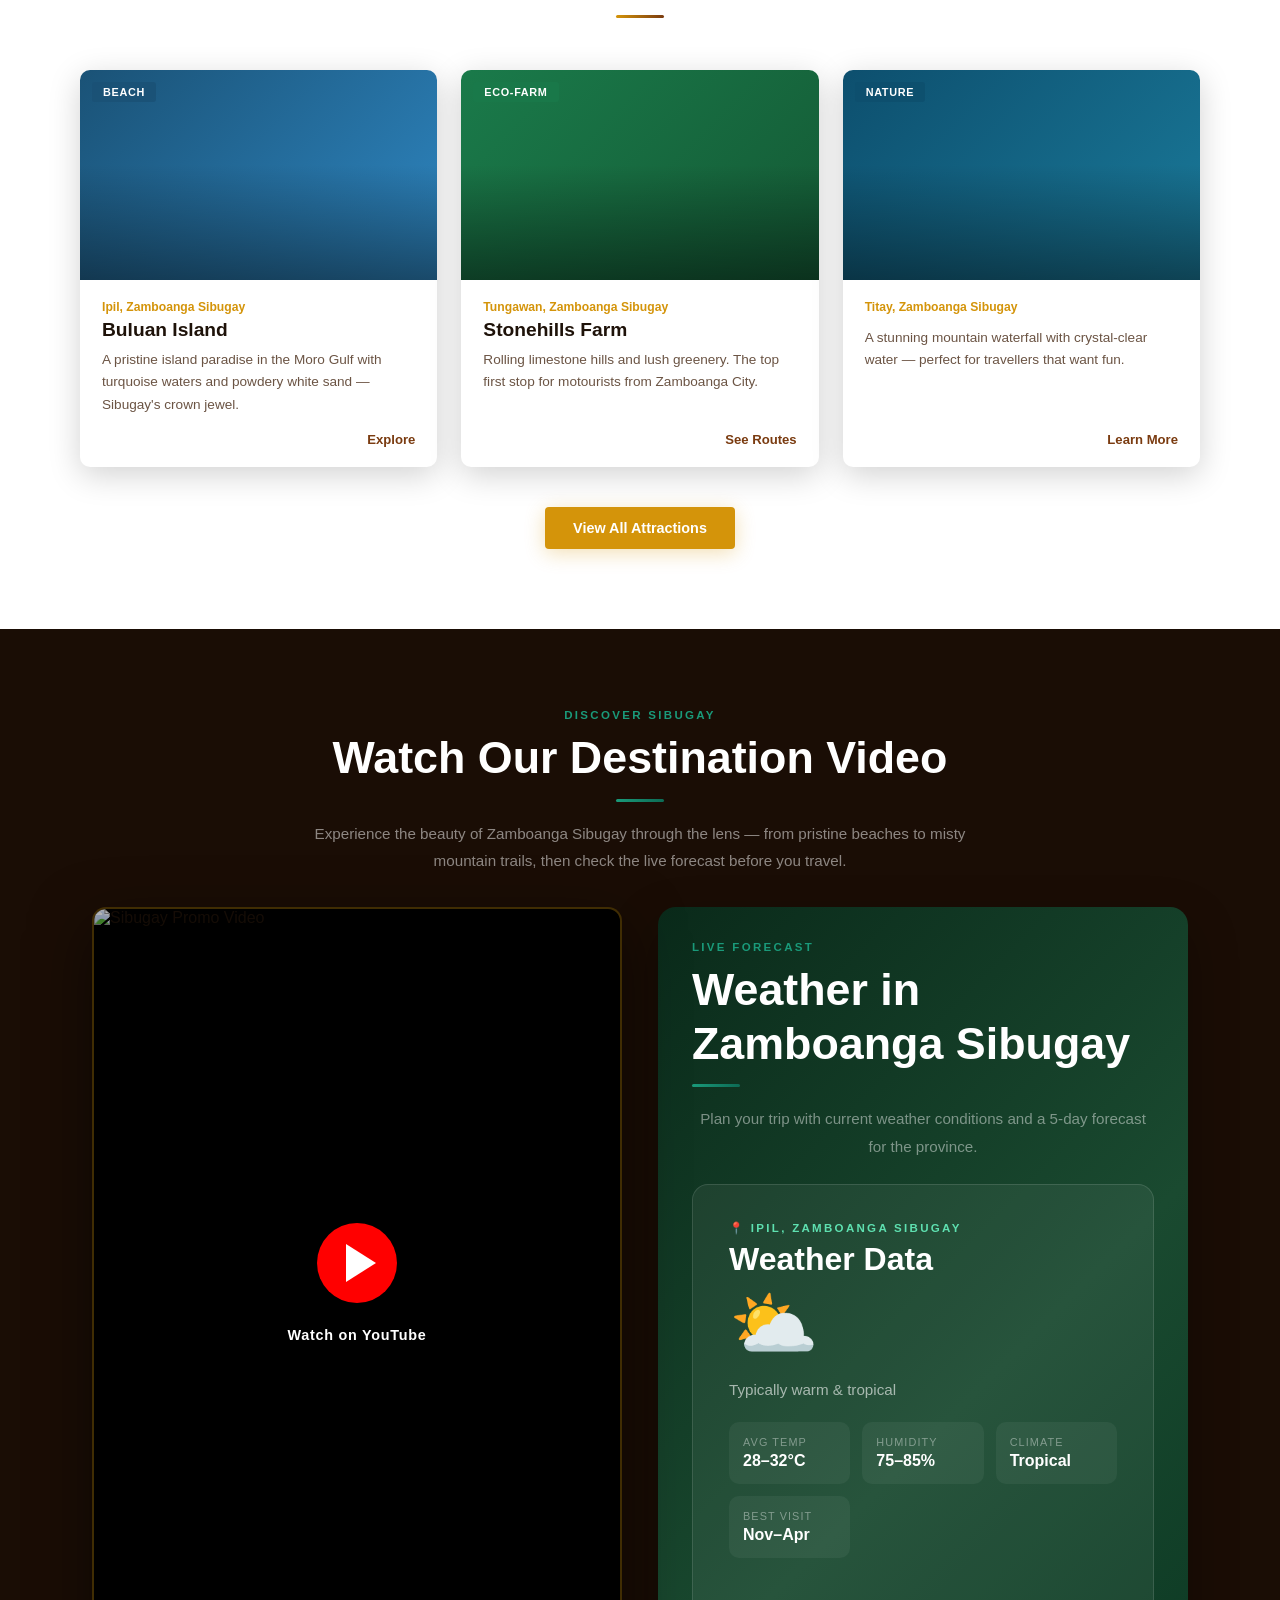
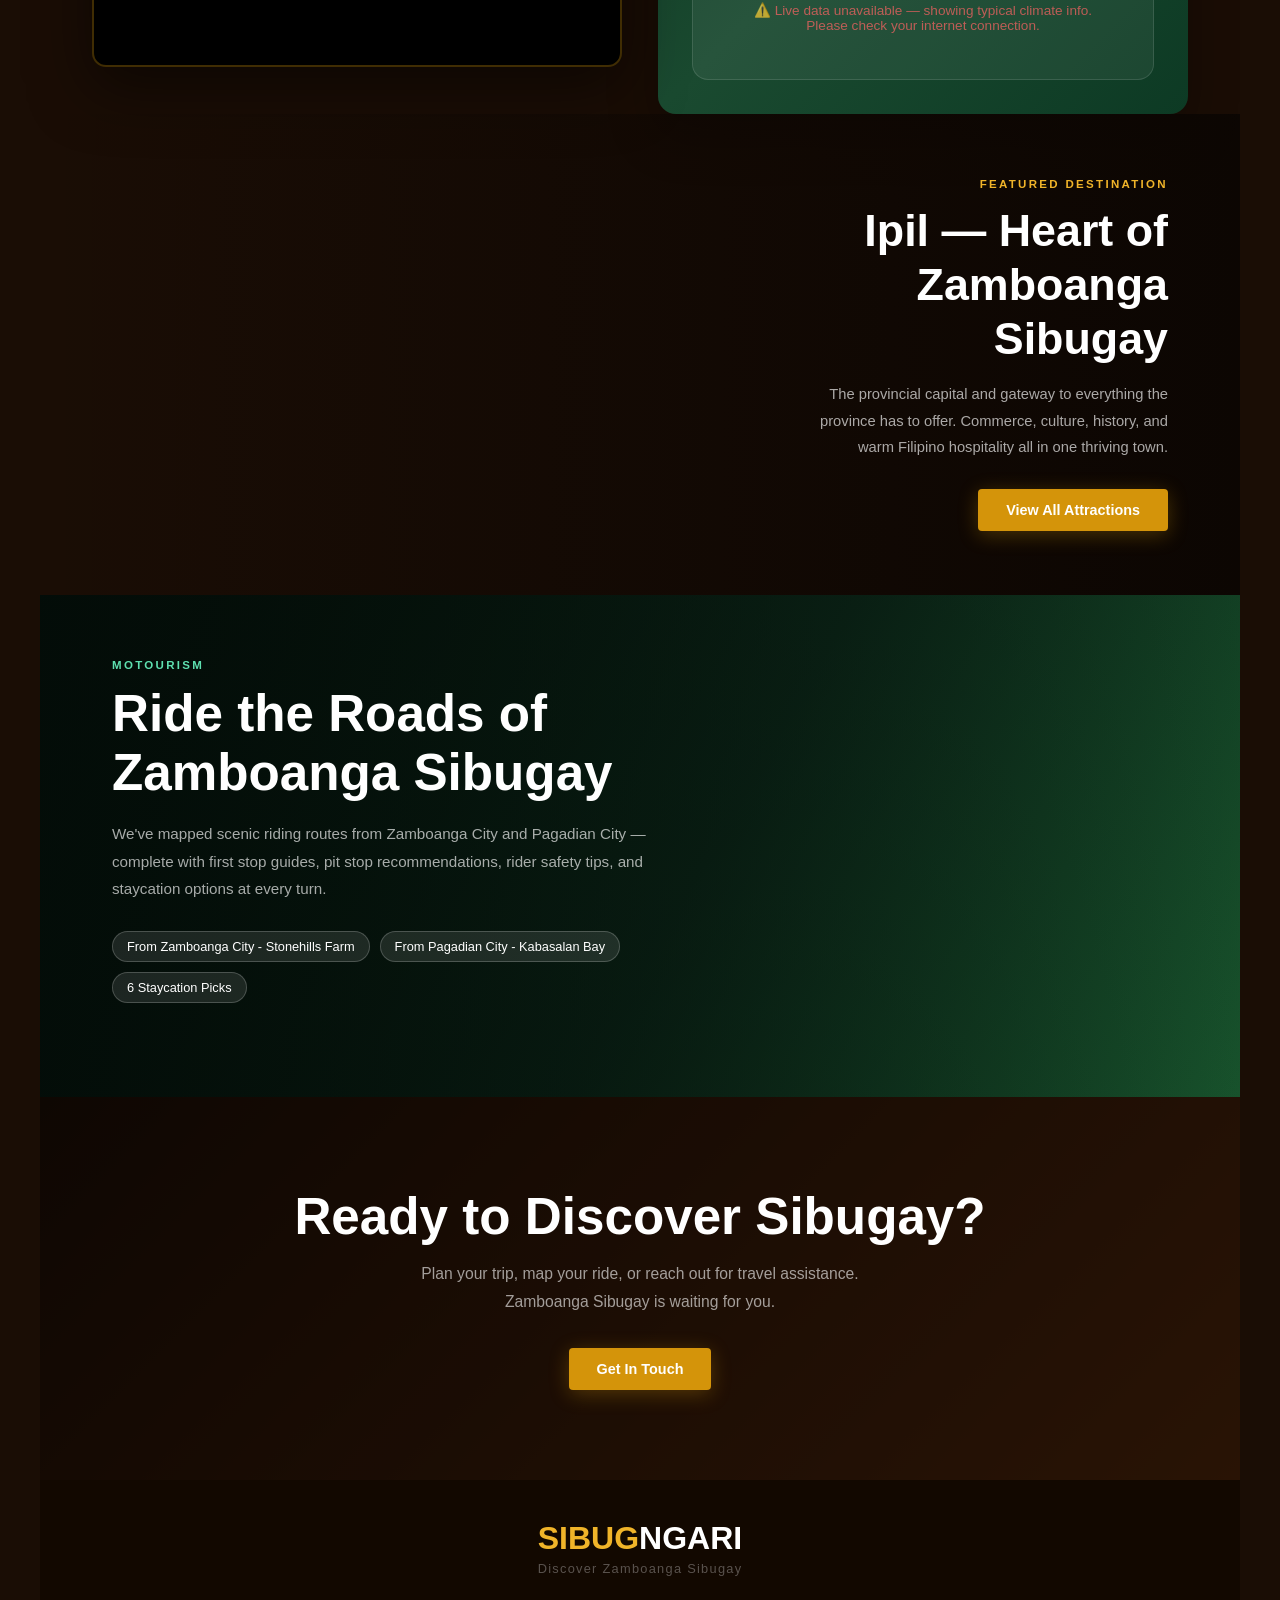
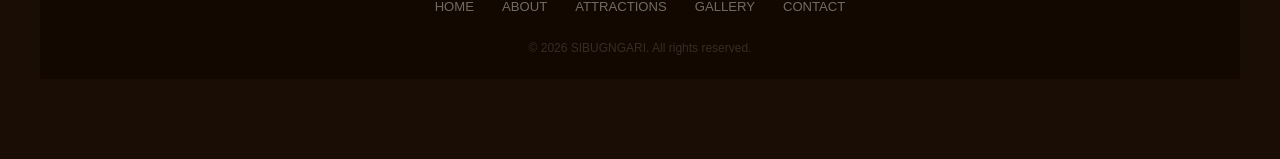
==== commit 99a3debf: "UPDATED" ====
--- a/index.html
+++ b/index.html
@@ -111,12 +111,35 @@
       border-radius: 6px;
       transition: all .18s;
       white-space: nowrap;
+      position: relative;
+      z-index: 0;
+      overflow: hidden;
+      isolation: isolate;
+    }
+
+    .nav-links a:not(.moto-anchor)::before {
+      content: '';
+      position: absolute;
+      inset: 4px 6px;
+      border-radius: 999px;
+      background: #d4940a;
+      opacity: 0;
+      transform: scale(.72);
+      transition: transform .22s ease, opacity .22s ease, box-shadow .22s ease;
+      box-shadow: 0 8px 18px rgba(212, 148, 10, .32);
+      z-index: -1;
     }
 
     .nav-links a:hover,
     .nav-links a.active {
-      color: var(--brown);
-      background: rgba(122, 59, 16, 0.07);
+      color: #fff;
+      background: transparent;
+    }
+
+    .nav-links a:not(.moto-anchor):hover::before,
+    .nav-links a:not(.moto-anchor).active::before {
+      opacity: 1;
+      transform: scale(1);
     }
 
     .nav-links a.moto-anchor {
@@ -209,12 +232,35 @@
       padding: 12px 16px;
       border-radius: 8px;
       transition: background .18s;
+      position: relative;
+      z-index: 0;
+      overflow: hidden;
+      isolation: isolate;
+    }
+
+    .mobile-nav a:not(.moto-anchor)::before {
+      content: '';
+      position: absolute;
+      inset: 6px 10px;
+      border-radius: 999px;
+      background: #d4940a;
+      opacity: 0;
+      transform: scale(.82);
+      transition: transform .22s ease, opacity .22s ease, box-shadow .22s ease;
+      box-shadow: 0 8px 18px rgba(212, 148, 10, .28);
+      z-index: -1;
     }
 
     .mobile-nav a:hover,
     .mobile-nav a.active {
-      background: var(--gray);
-      color: var(--brown);
+      background: transparent;
+      color: #fff;
+    }
+
+    .mobile-nav a:not(.moto-anchor):hover::before,
+    .mobile-nav a:not(.moto-anchor).active::before {
+      opacity: 1;
+      transform: scale(1);
     }
 
     .mobile-nav a.moto-anchor {
@@ -292,6 +338,7 @@
 
     .hero-title .n {
       color: #fff;
+      font-size: 0.88em;
     }
 
     .hero-sub {
@@ -2227,4 +2274,3 @@
 
 
 
-
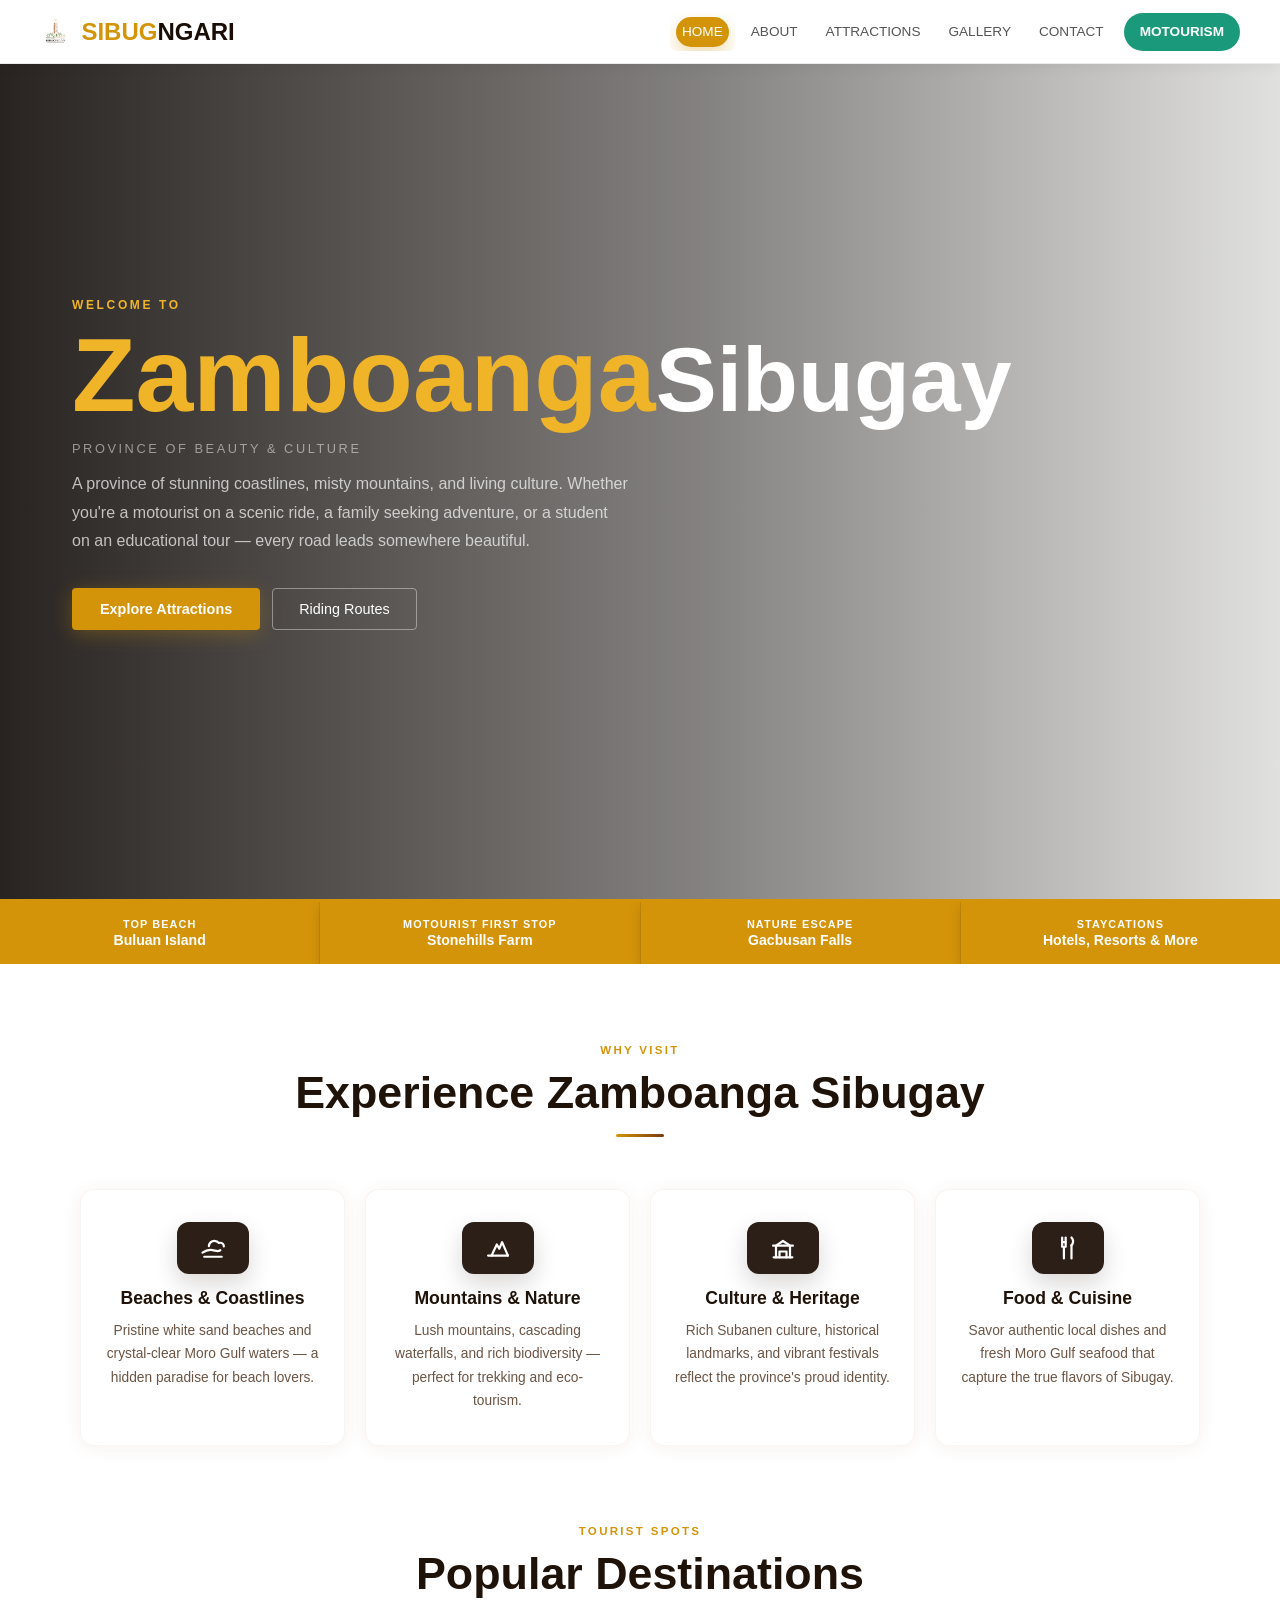
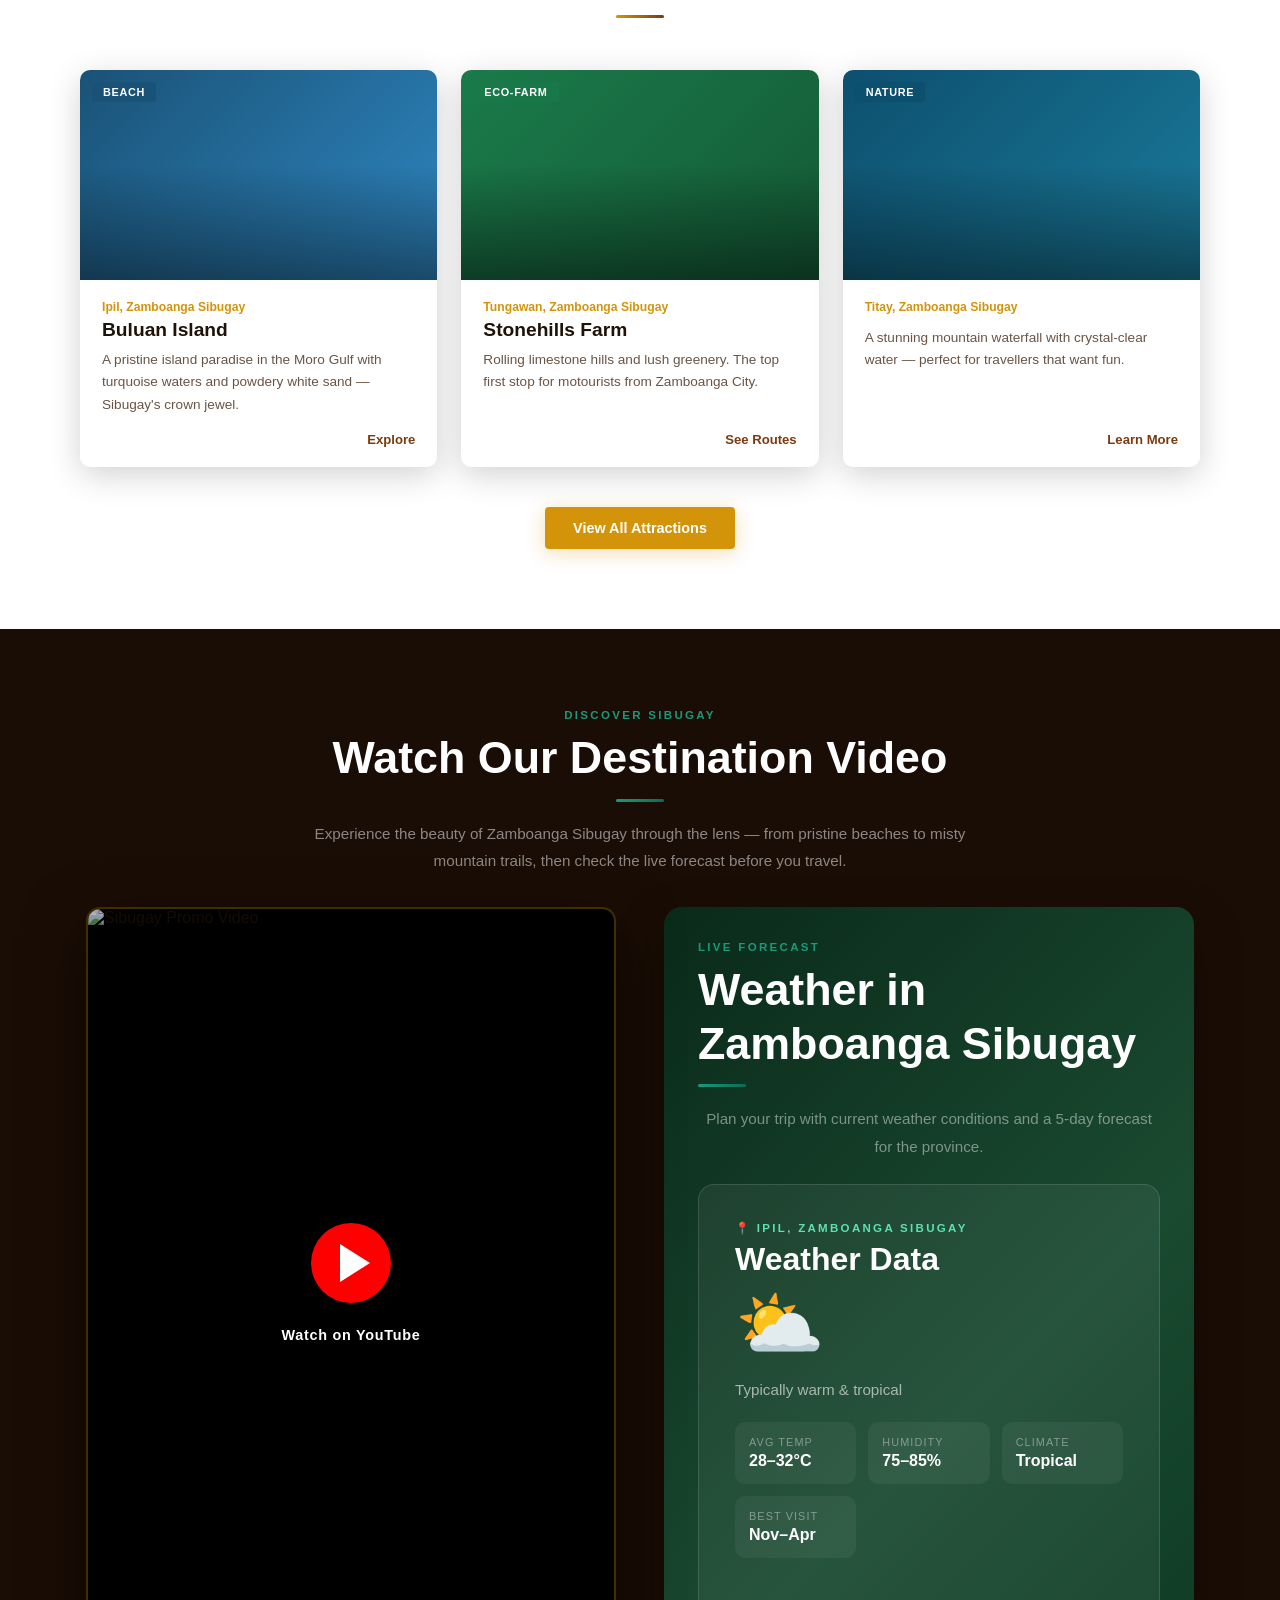
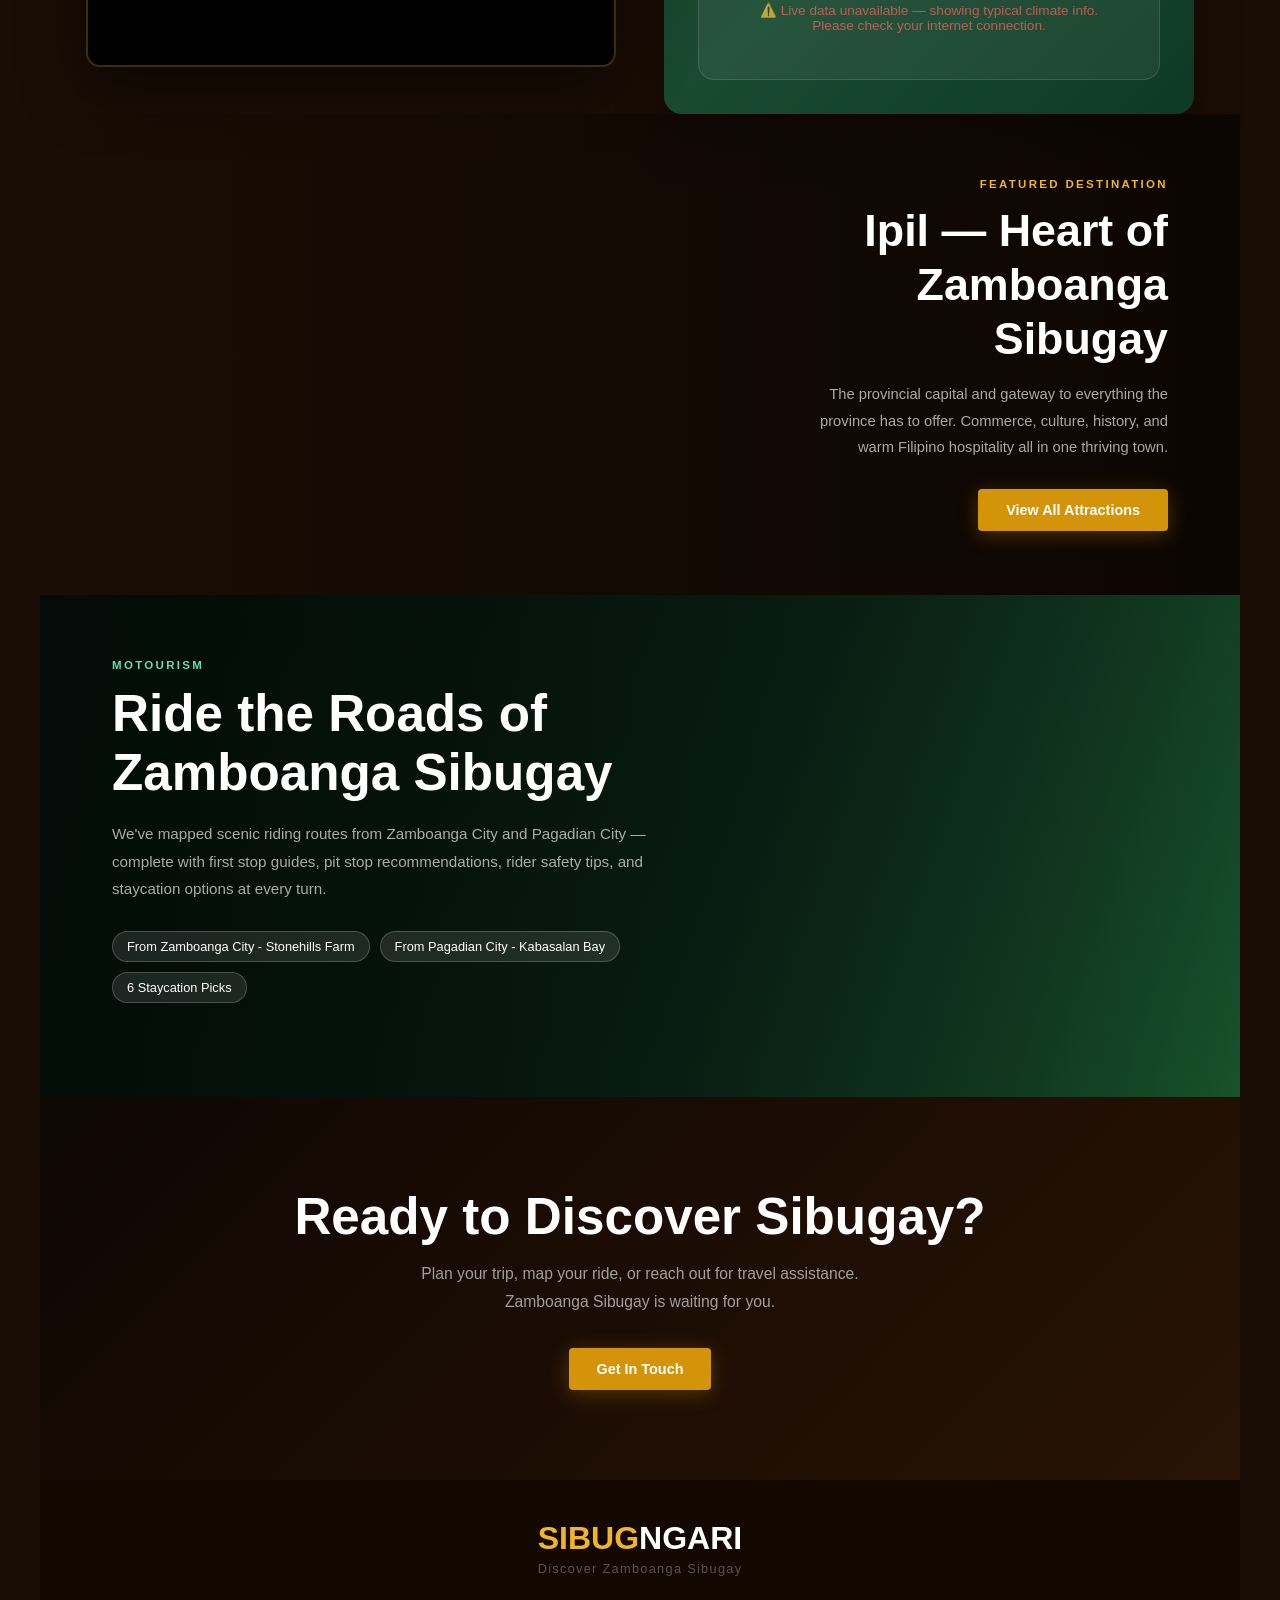
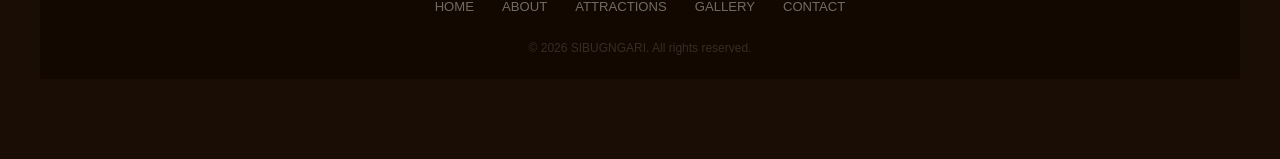
==== commit fa9fd797: "updated" ====
--- a/index.html
+++ b/index.html
@@ -5,7 +5,7 @@
   <meta name="viewport" content="width=device-width, initial-scale=1.0" />
   <meta charset="UTF-8" />
   <title>SIBUGNGARI - Discover Zamboanga Sibugay</title>
-  <link rel="icon" type="image/png" href="Images/LOGO.png" />
+  <link rel="icon" type="image/png" href="Images/LOGO-removebg-preview.png" />
   <style>
     :root {
       --brown: #7a3b10;
@@ -72,13 +72,15 @@
       align-items: center;
       gap: 10px;
       flex-shrink: 0;
+      min-height: 44px;
     }
 
     .nav-logo img {
-      height: 36px;
-      width: 36px;
+      height: 42px;
+      width: auto;
       object-fit: contain;
-      border-radius: 50%;
+      display: block;
+      border-radius: 0;
     }
 
     .nav-brand {
@@ -86,6 +88,9 @@
       font-size: clamp(1.1rem, 3vw, 1.5rem);
       font-weight: 700;
       white-space: nowrap;
+      display: flex;
+      align-items: center;
+      line-height: 1;
     }
 
     .nav-brand .s {
@@ -104,6 +109,8 @@
     }
 
     .nav-links a {
+      display: inline-flex;
+      align-items: center;
       font-size: clamp(0.75rem, 1.2vw, 0.85rem);
       font-weight: 500;
       color: #555;
@@ -111,6 +118,7 @@
       border-radius: 6px;
       transition: all .18s;
       white-space: nowrap;
+      min-height: 38px;
       position: relative;
       z-index: 0;
       overflow: hidden;
@@ -783,16 +791,20 @@
 
     .media-grid {
       display: grid;
-      grid-template-columns: repeat(2, 530px);
+      grid-template-columns: repeat(2, minmax(280px, 1fr));
       gap: clamp(24px, 3vw, 36px);
       align-items: stretch;
       justify-content: center;
+      max-width: 1120px;
+      margin: 0 auto;
     }
 
     .video-panel,
     .weather-panel {
-      width: 530px;
-      height: 760px;
+      width: 100%;
+      max-width: 530px;
+      height: clamp(520px, 68vw, 760px);
+      justify-self: center;
     }
 
     .video-panel {
@@ -871,7 +883,7 @@
 
     .weather-main {
       flex: 1;
-      min-width: 220px;
+      min-width: min(220px, 100%);
       display: flex;
       flex-direction: column;
       justify-content: center;
@@ -929,7 +941,7 @@
 
     .weather-details {
       flex: 1.5;
-      min-width: 240px;
+      min-width: min(240px, 100%);
       display: grid;
       grid-template-columns: repeat(auto-fit, minmax(110px, 1fr));
       gap: 12px;
@@ -960,7 +972,7 @@
 
     .weather-forecast {
       flex: 2;
-      min-width: 300px;
+      min-width: min(300px, 100%);
       display: flex;
       gap: 10px;
       flex-wrap: wrap;
@@ -1715,6 +1727,18 @@
     }
 
     /* ══ RESPONSIVE BREAKPOINTS ══ */
+    @media (max-width: 1200px) {
+      .media-grid {
+        grid-template-columns: repeat(2, minmax(0, 1fr));
+      }
+
+      .video-panel,
+      .weather-panel {
+        max-width: none;
+        height: clamp(500px, 62vw, 720px);
+      }
+    }
+
     @media (max-width: 900px) {
       .nav-links {
         display: none;
@@ -1731,6 +1755,7 @@
       .video-panel,
       .weather-panel {
         width: 100%;
+        max-width: 680px;
         height: auto;
       }
 
@@ -1743,9 +1768,28 @@
         margin-right: auto;
       }
 
+      .video-embed-container {
+        aspect-ratio: 16 / 10;
+        height: auto;
+      }
+
+      .weather-widget-box {
+        padding: 22px;
+      }
+
     }
 
     @media (max-width: 600px) {
+      .hero-content {
+        max-width: 100%;
+        padding-bottom: 120px;
+      }
+
+      .hero-btns a {
+        width: 100%;
+        text-align: center;
+      }
+
       .hero-strip {
         flex-wrap: wrap;
       }
@@ -1763,9 +1807,19 @@
         border-bottom: none;
       }
 
+      .weather-widget-box {
+        gap: 16px;
+      }
+
+      .weather-main,
+      .weather-details,
+      .weather-forecast {
+        min-width: 0;
+        width: 100%;
+      }
+
       .stops-list {
-        padding-left: 0;/
-        
+        padding-left: 0;
       }
 
       .stops-list::before {
@@ -1790,6 +1844,25 @@
 
       .ipil-ov {
         background: rgba(10, 5, 2, .7);
+      }
+    }
+
+    @media (max-width: 480px) {
+      .strip-item {
+        flex: 0 0 100%;
+        border-right: none;
+      }
+
+      .strip-item:nth-last-child(-n+2) {
+        border-bottom: 1px solid rgba(0, 0, 0, .07);
+      }
+
+      .strip-item:last-child {
+        border-bottom: none;
+      }
+
+      .forecast-day {
+        min-width: calc(50% - 5px);
       }
     }
 
@@ -1814,7 +1887,7 @@
   <!-- ══ NAVBAR ══ -->
   <nav class="navbar">
     <div class="nav-logo">
-      <img src="Images/LOGO.png" alt="SIBUGNGARI" />
+      <img src="Images/LOGO-removebg-preview.png" alt="SIBUGNGARI" />
       <div class="nav-brand"><span class="s">SIBUG</span><span class="n">NGARI</span></div>
     </div>
     <!-- Desktop links -->
